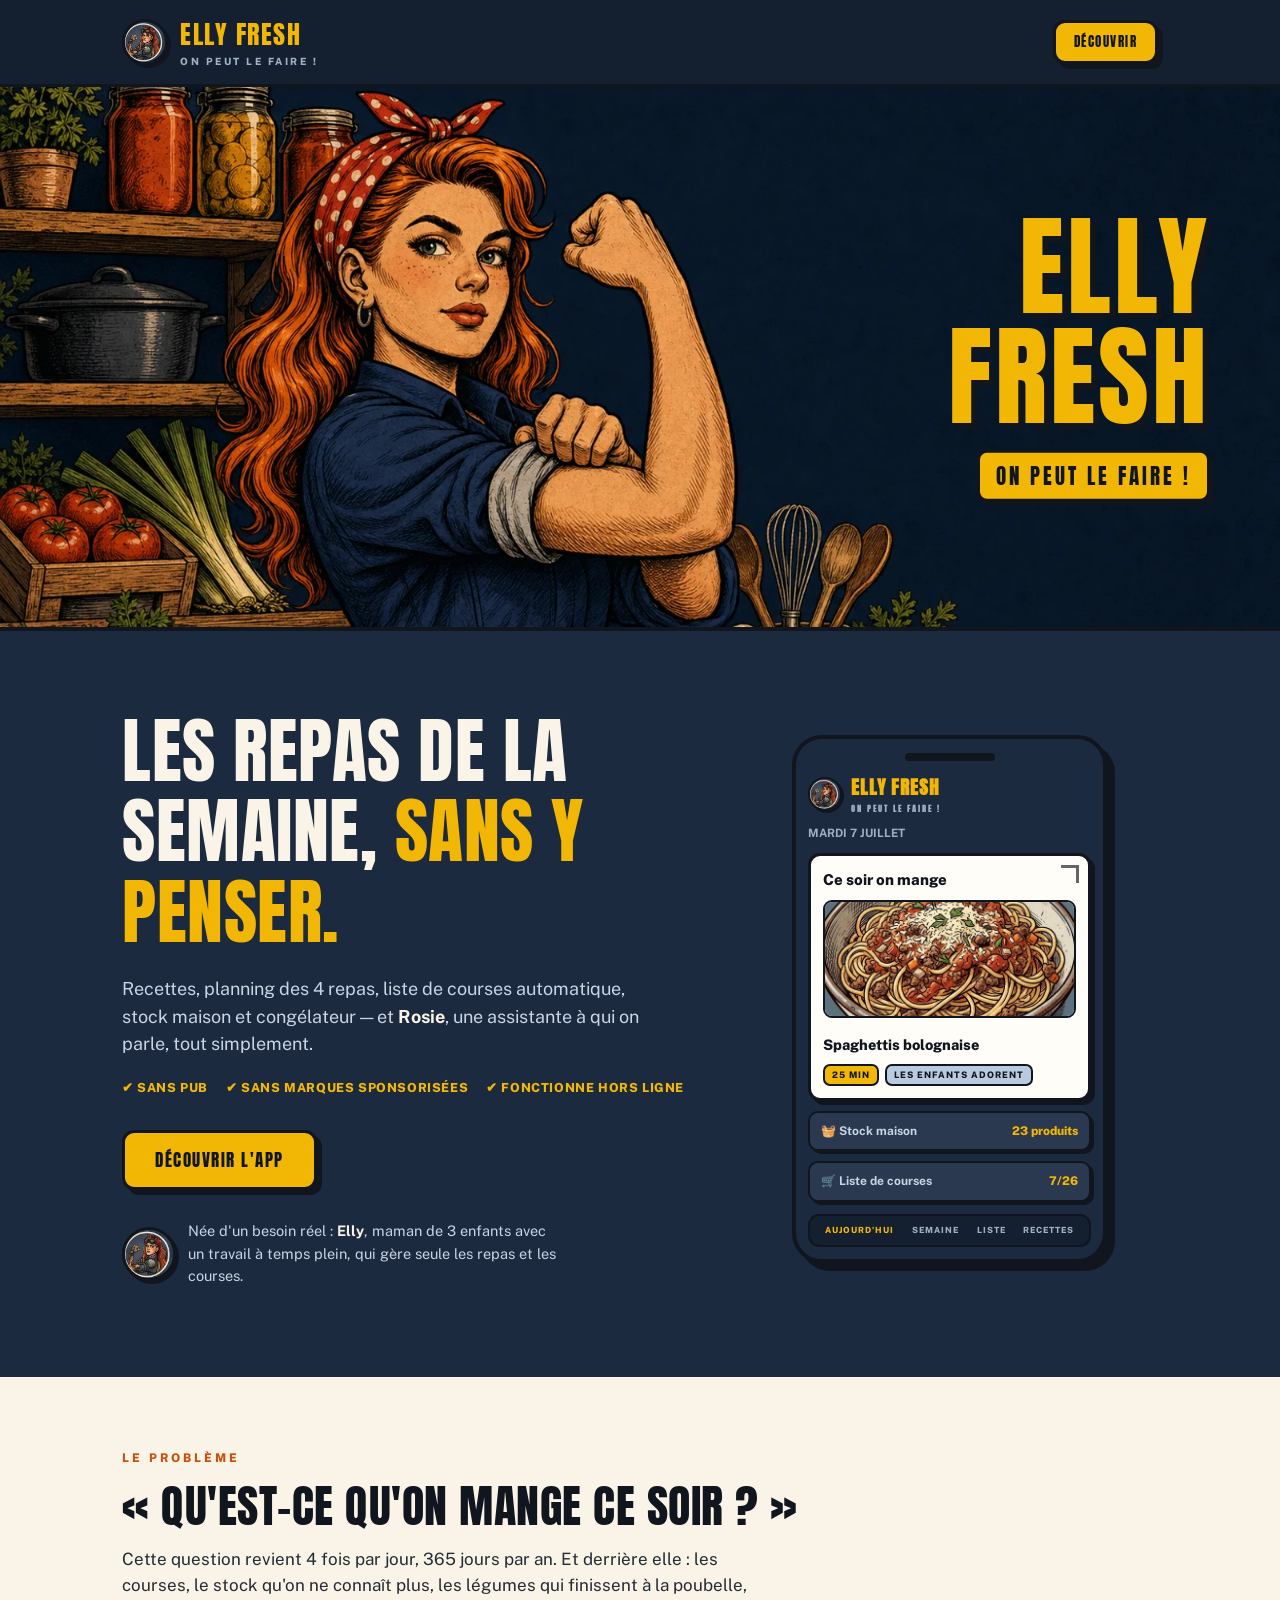
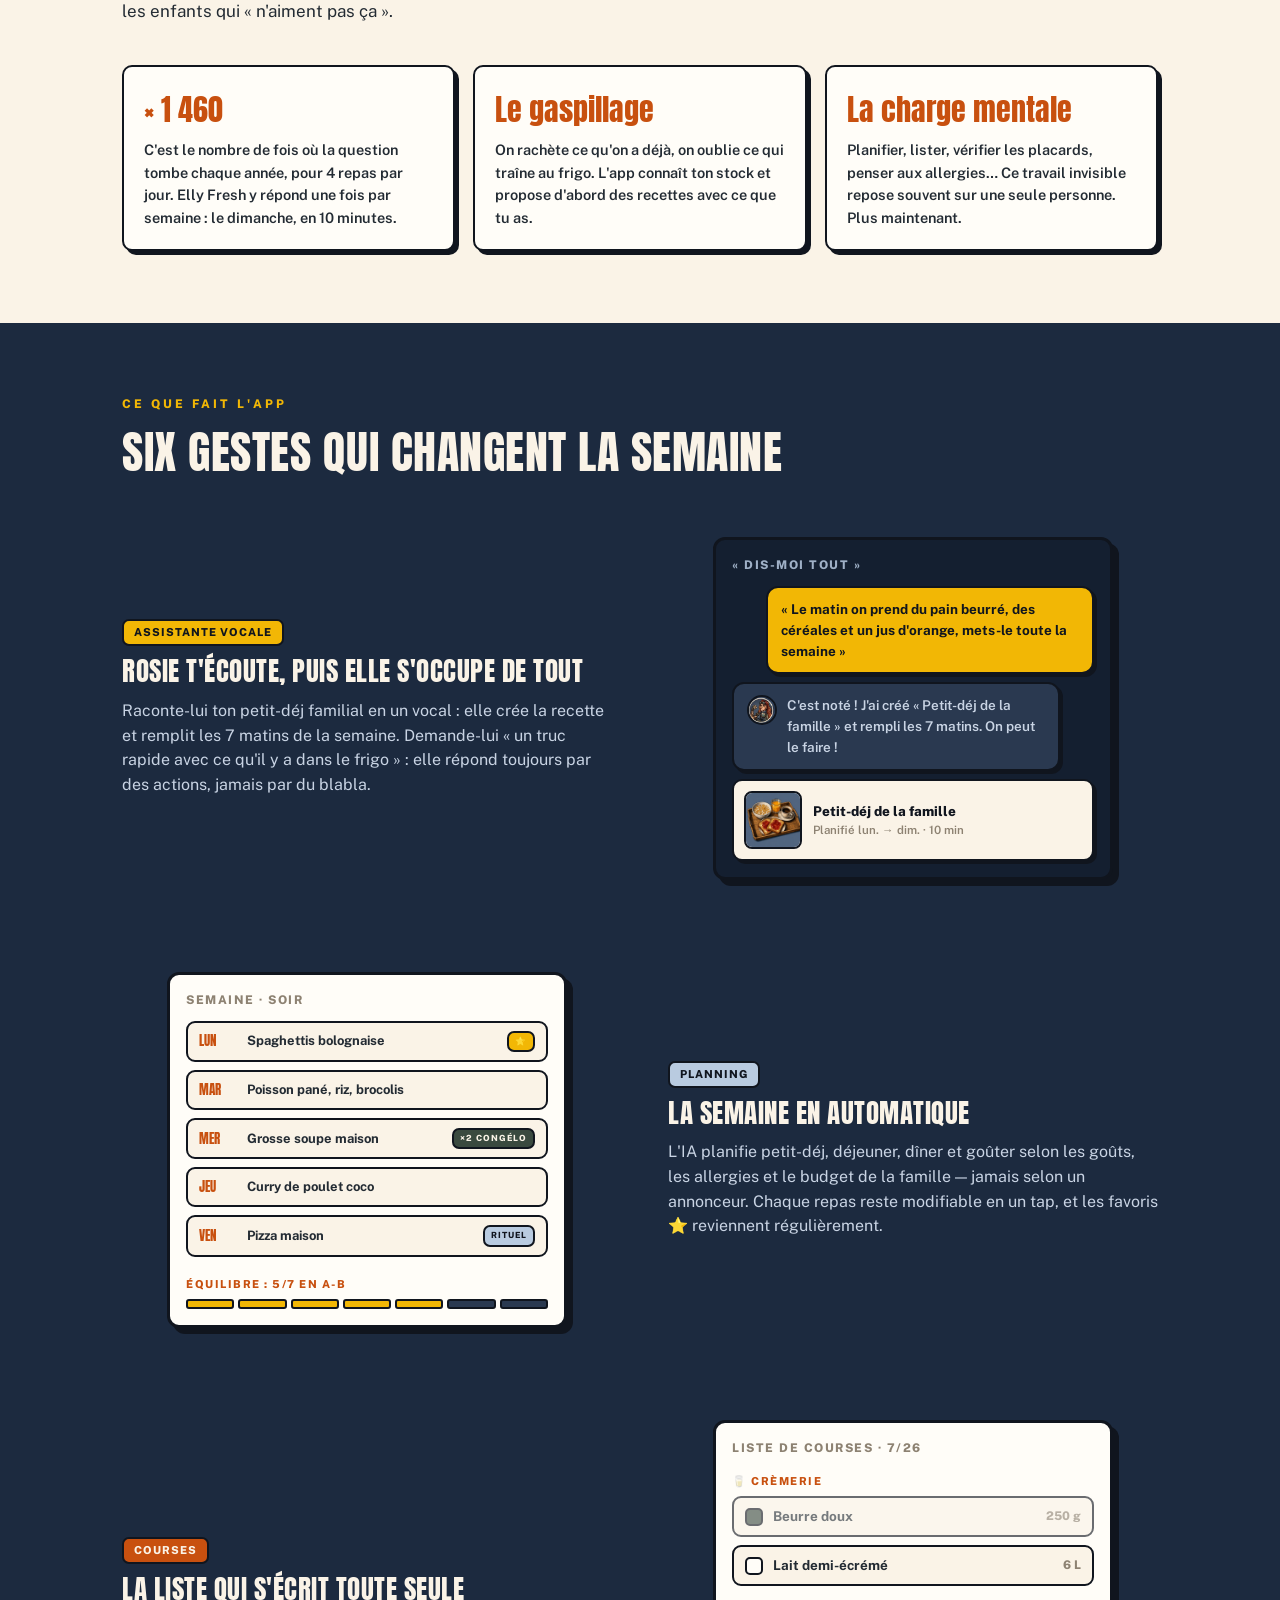
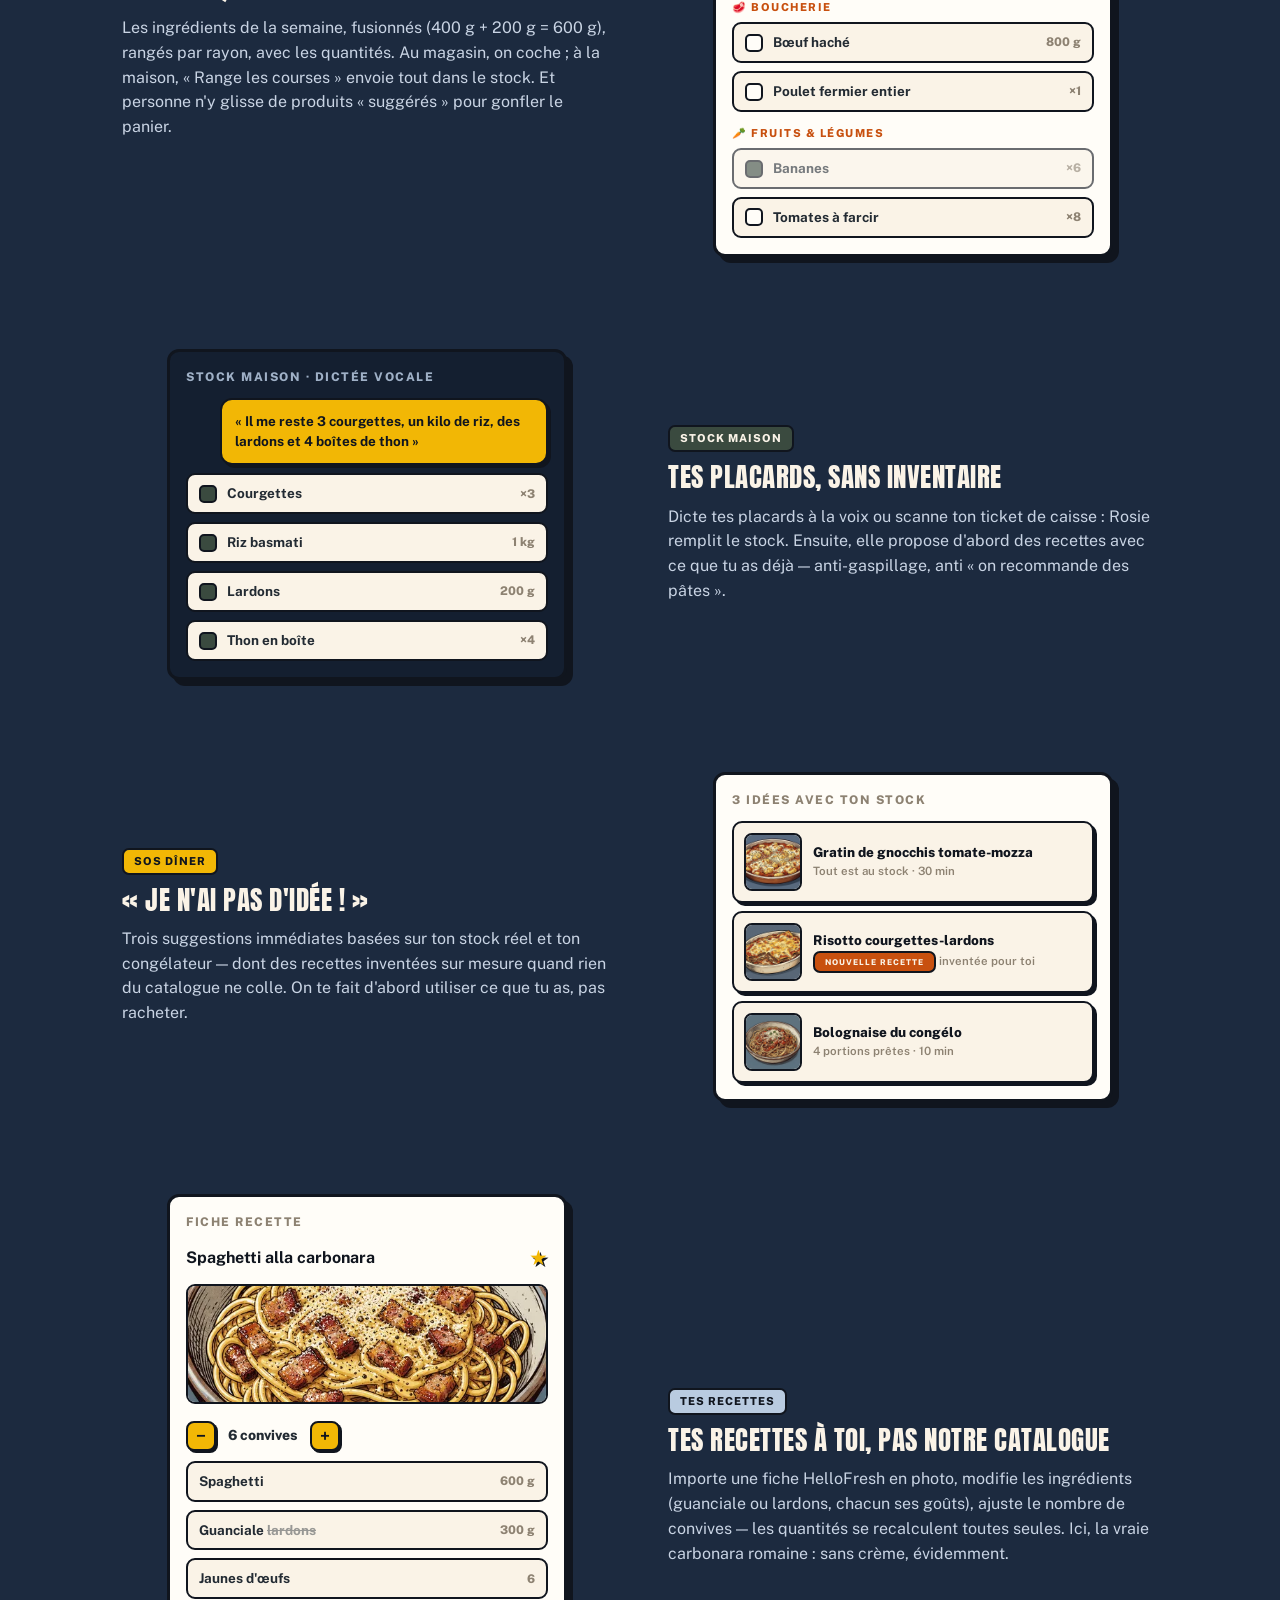
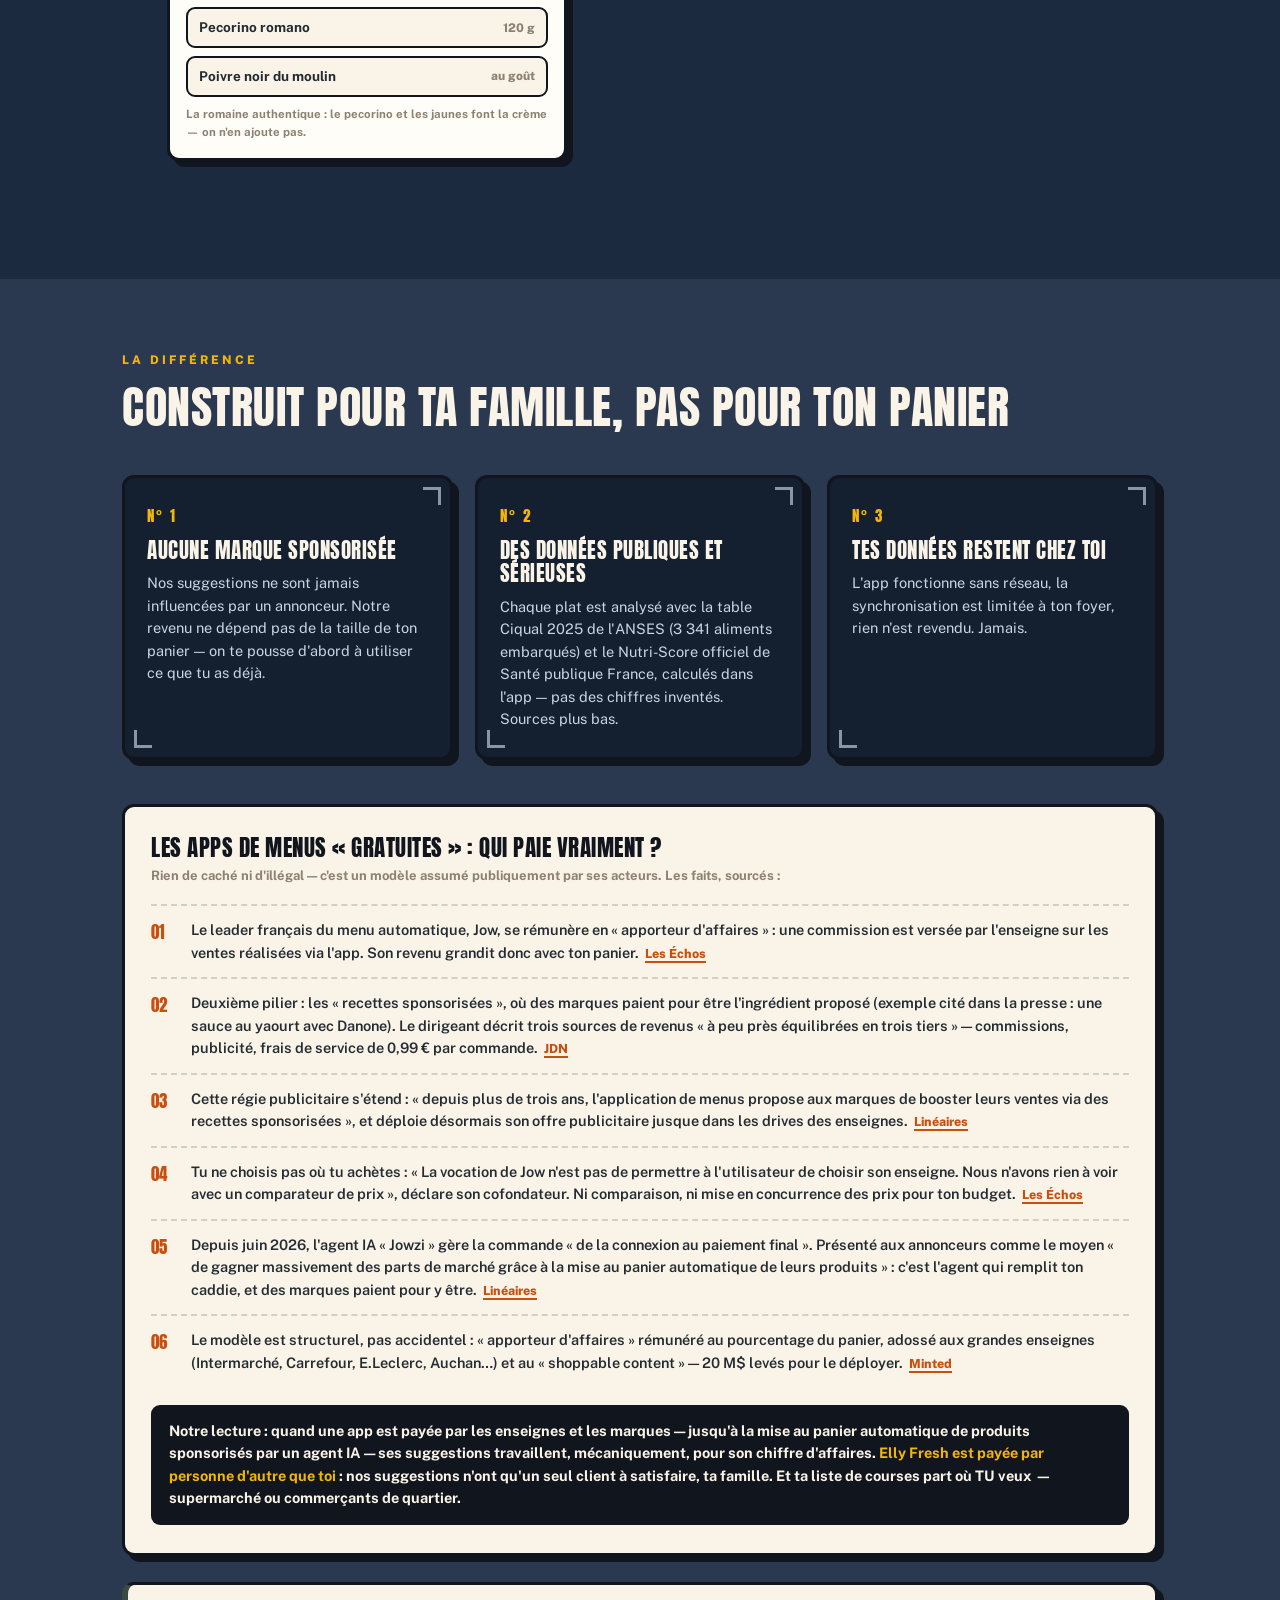
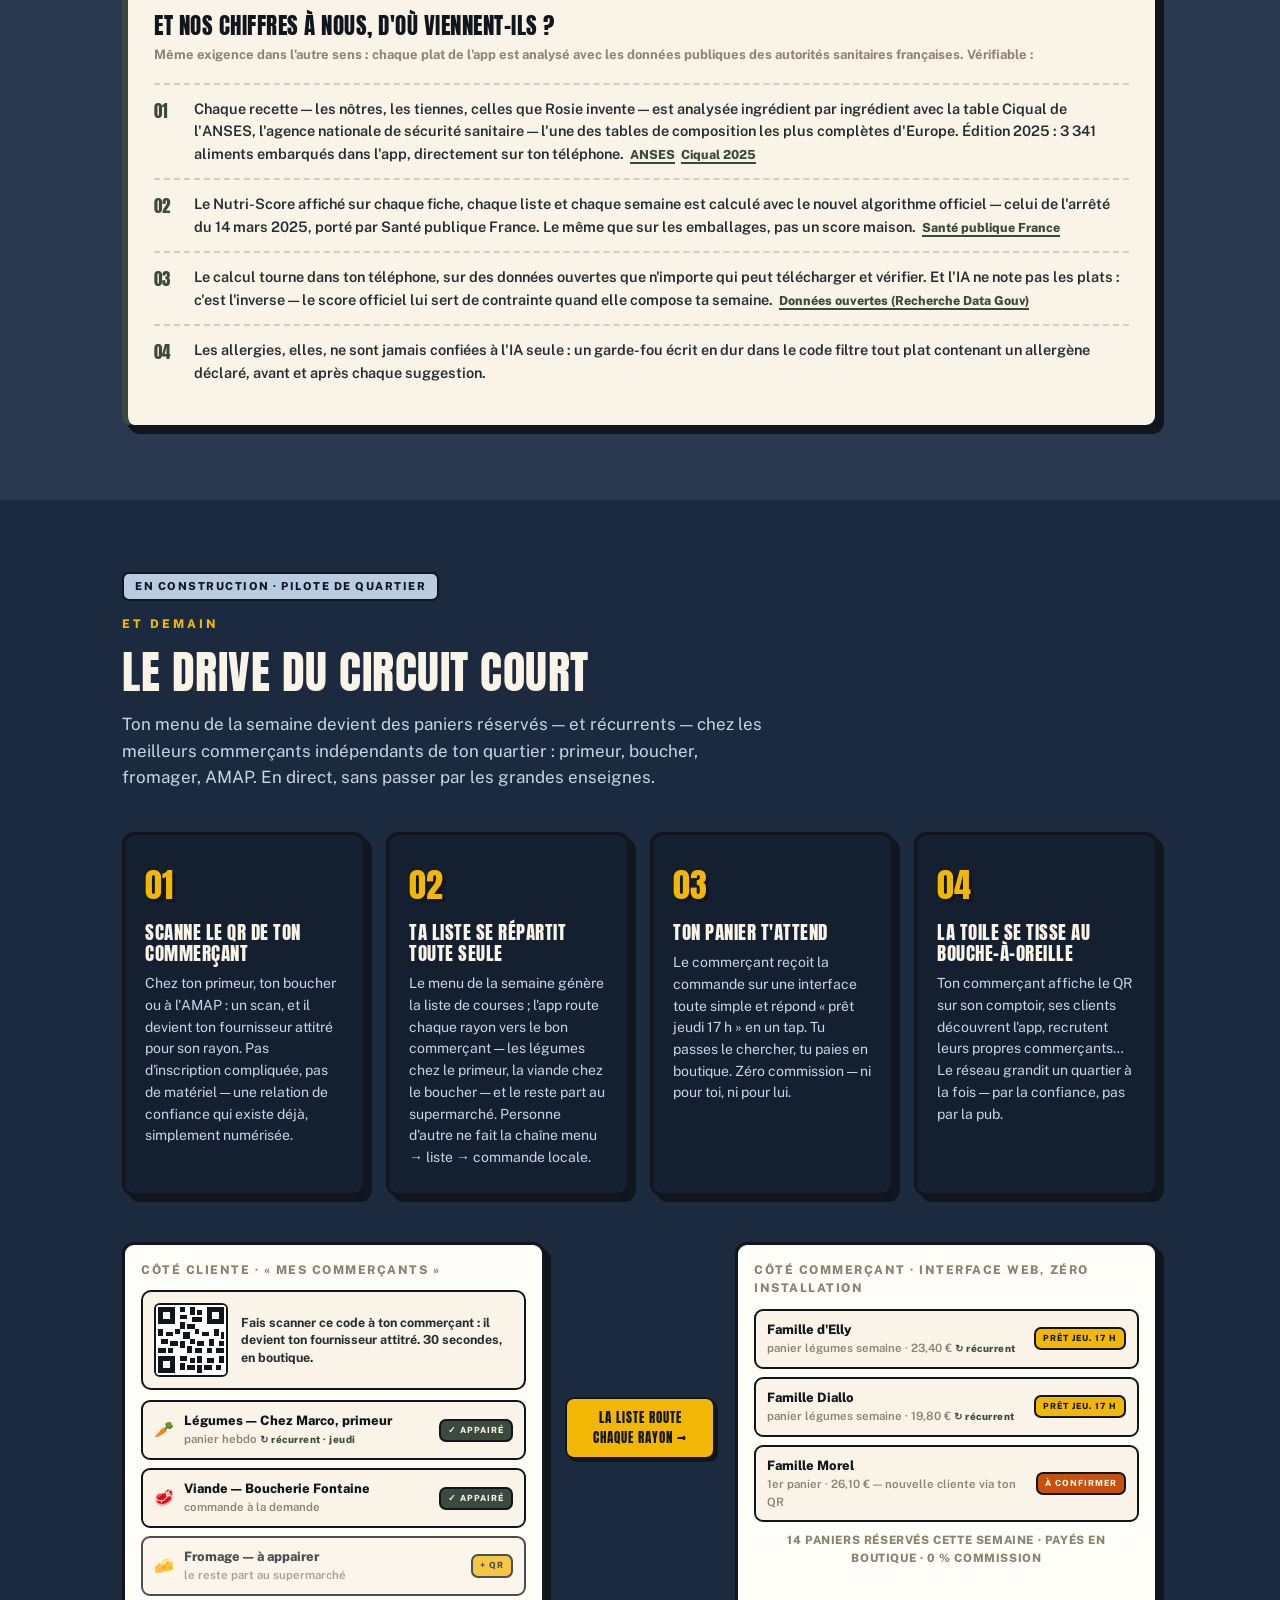
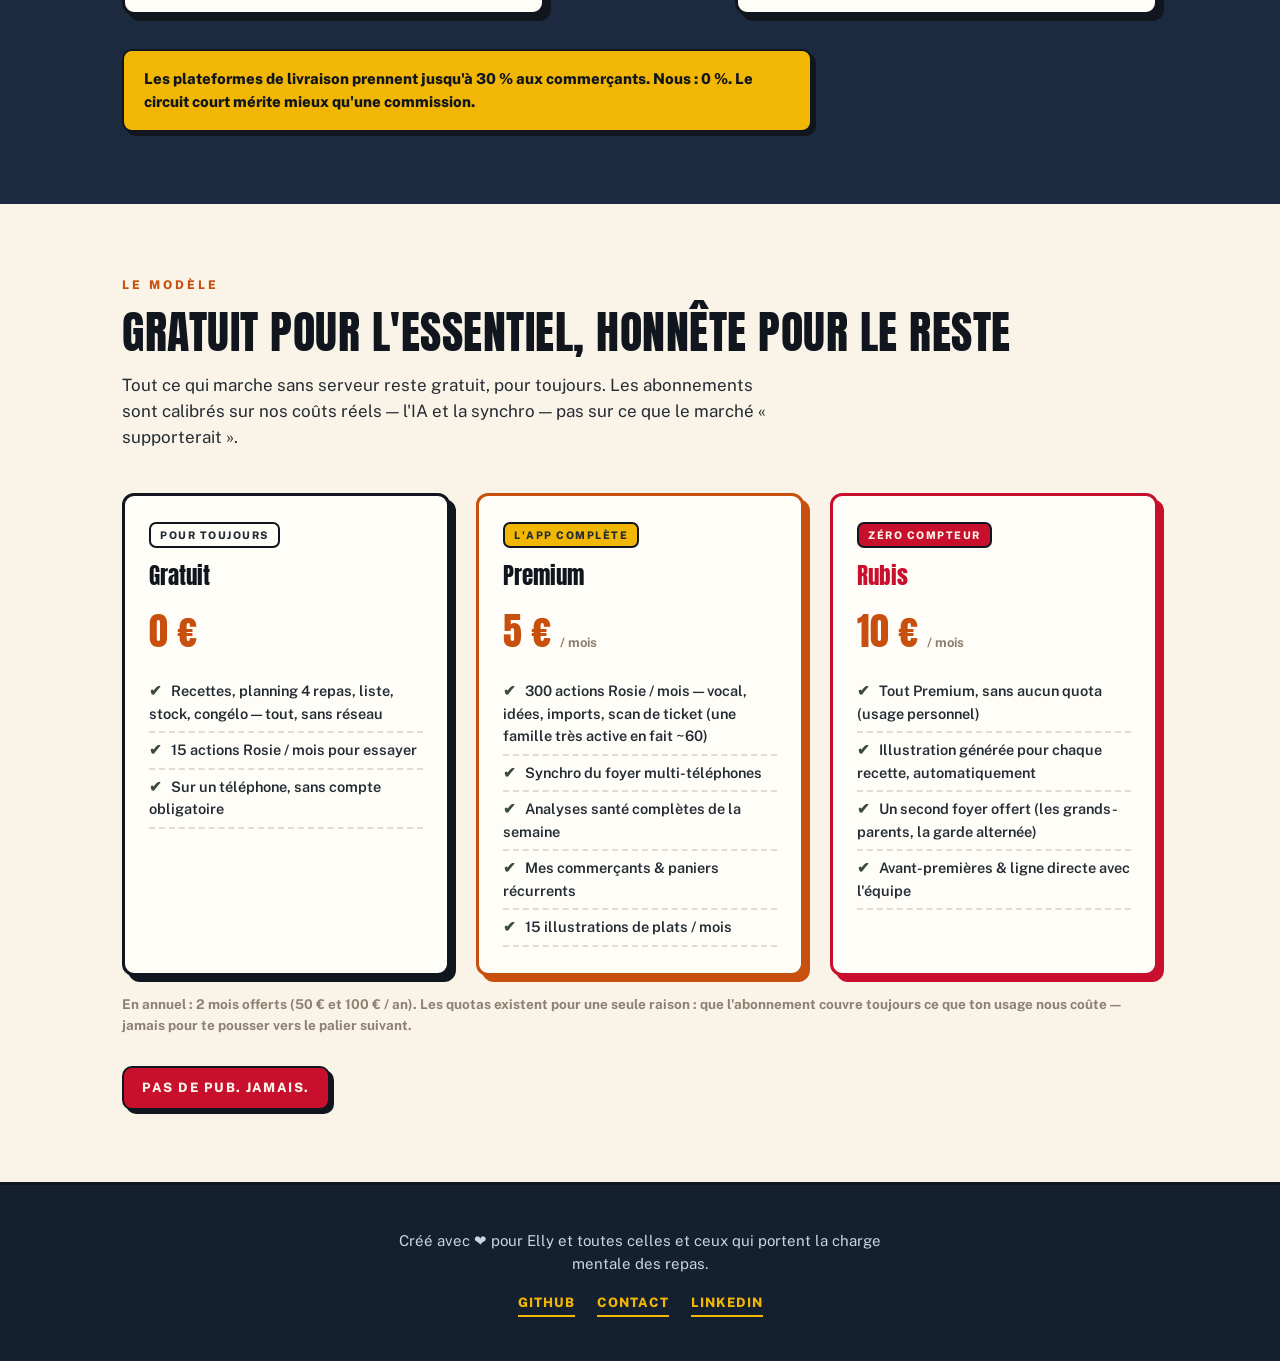
==== index.html @ 2b21bce0 "Fix hero banner crop on wide screens Co-authored-by: Cursor <cursoragent@cursor.com>" ====
<!doctype html>
<html lang="fr">
<head>
<meta charset="utf-8" />
<meta name="viewport" content="width=device-width, initial-scale=1" />
<title>Elly Fresh — Les repas de la semaine, sans y penser</title>
<meta name="description" content="Elly Fresh libère la charge mentale des repas : planning de la semaine, liste de courses automatique, stock maison et Rosie, l'assistante à qui on parle. Sans pub, sans marques sponsorisées." />
<link rel="preconnect" href="https://fonts.googleapis.com" />
<link rel="preconnect" href="https://fonts.gstatic.com" crossorigin />
<link href="https://fonts.googleapis.com/css2?family=Anton&family=Public+Sans:wght@400;600;700;800&display=swap" rel="stylesheet" />
<style>
  :root {
    --navy: #1C2A3F;
    --navy-panel: #2A3950;
    --navy-deep: #141F30;
    --cream: #FAF3E7;
    --card: #FFFDF8;
    --ink: #10151E;
    --slate: #232B33;
    --yellow: #F2B705;
    --rust: #C8500F;
    --red: #C8102E;
    --khaki: #3A4A3F;
    --pale-blue: #B9CBE0;
    --on-dark: #C9D4E4;
    --muted-dark: #9FB0C6;
    --taupe: #8D8272;
  }

  * { margin: 0; padding: 0; box-sizing: border-box; }
  html { scroll-behavior: smooth; }
  body {
    font-family: 'Public Sans', sans-serif;
    background: var(--navy);
    color: var(--on-dark);
    line-height: 1.55;
    overflow-x: hidden;
  }

  h1, h2, h3, .poster {
    font-family: 'Anton', sans-serif;
    text-transform: uppercase;
    letter-spacing: 0.5px;
    font-weight: 400;
    line-height: 1.12;
  }

  .wrap { max-width: 1080px; margin: 0 auto; padding: 0 22px; }
  section { padding: 72px 0; }

  /* ── Signatures visuelles ─────────────────────────────── */
  .hard {
    border: 3px solid var(--ink);
    border-radius: 12px;
    box-shadow: 6px 6px 0 0 var(--ink);
  }
  .hard-sm {
    border: 2px solid var(--ink);
    border-radius: 10px;
    box-shadow: 4px 4px 0 0 var(--ink);
  }

  .chip {
    display: inline-block;
    font-weight: 800;
    font-size: 11px;
    text-transform: uppercase;
    letter-spacing: 1px;
    color: var(--ink);
    background: var(--yellow);
    border: 2px solid var(--ink);
    border-radius: 7px;
    padding: 3px 10px;
  }
  .chip.blue { background: var(--pale-blue); }
  .chip.rust { background: var(--rust); color: var(--cream); }
  .chip.khaki { background: var(--khaki); color: var(--cream); }

  .btn {
    display: inline-block;
    font-family: 'Anton', sans-serif;
    text-transform: uppercase;
    letter-spacing: 1.5px;
    font-size: 17px;
    color: var(--ink);
    background: var(--yellow);
    border: 3px solid var(--ink);
    border-radius: 12px;
    box-shadow: 5px 5px 0 0 var(--ink);
    padding: 14px 30px;
    text-decoration: none;
    transition: transform 0.06s, box-shadow 0.06s;
  }
  .btn:active { transform: translate(3px, 3px); box-shadow: 2px 2px 0 0 var(--ink); }

  /* Crochets de coin */
  .brackets { position: relative; }
  .brackets::before, .brackets::after {
    content: '';
    position: absolute;
    width: 15px; height: 15px;
    border-color: currentColor;
    border-style: solid;
    opacity: 0.65;
  }
  .brackets::before { top: 9px; right: 9px; border-width: 3px 3px 0 0; }
  .brackets::after { bottom: 9px; left: 9px; border-width: 0 0 3px 3px; }
  /* Sur la carte du téléphone, le crochet bas-gauche chevauchait les chips. */
  .mini-card.brackets::after { content: none; }

  /* Jauge crantée */
  .gauge { display: flex; gap: 4px; }
  .gauge i {
    flex: 1; height: 10px;
    background: var(--navy-panel);
    border: 2px solid var(--ink);
    border-radius: 3px;
  }
  .gauge i.on { background: var(--yellow); }

  /* Apparition au scroll (seule animation) */
  .reveal { opacity: 0; transform: translateY(22px); transition: opacity 0.55s, transform 0.55s; }
  .reveal.in { opacity: 1; transform: none; }

  /* ── Top bar ──────────────────────────────────────────── */
  header {
    background: var(--navy-deep);
    border-bottom: 3px solid var(--ink);
    padding: 14px 0;
  }
  header .wrap { display: flex; align-items: center; justify-content: space-between; gap: 12px; }
  .brand { display: flex; align-items: center; gap: 12px; text-decoration: none; }
  .brand img {
    width: 46px; height: 46px; border-radius: 50%;
    border: 3px solid var(--ink); background: var(--cream);
    box-shadow: 3px 3px 0 0 var(--ink);
  }
  .brand span { font-family: 'Anton', sans-serif; font-size: 26px; color: var(--yellow); letter-spacing: 1.5px; }
  .brand small {
    display: block; font-family: 'Public Sans', sans-serif; font-weight: 800;
    font-size: 10px; letter-spacing: 2.5px; color: var(--muted-dark);
  }

  /* ── Bannière d'affiche (Rosie retrousse ses manches) ─── */
  .hero-banner {
    position: relative;
    background: #131c30;
    border-bottom: 4px solid var(--ink);
  }
  .hero-banner img {
    display: block;
    width: 100%;
    max-height: 540px;
    object-fit: cover;
    /* Sur écran large la bannière est moins haute que l'image : point focal
       proche du haut pour ne jamais couper le visage de Rosie. */
    object-position: left 15%;
  }
  .hb-text {
    position: absolute;
    top: 50%; right: 5.5%;
    transform: translateY(-50%);
    text-align: right;
  }
  .hb-title {
    display: block;
    font-family: 'Anton', sans-serif;
    font-size: clamp(40px, 9vw, 110px);
    line-height: 1;
    letter-spacing: 3px;
    color: var(--yellow);
    text-shadow: 6px 6px 0 var(--ink);
  }
  .hb-tag {
    display: inline-block;
    margin-top: 18px;
    font-family: 'Anton', sans-serif;
    font-size: clamp(13px, 2vw, 21px);
    letter-spacing: 3px;
    color: var(--ink);
    background: var(--yellow);
    border: 3px solid var(--ink);
    border-radius: 10px;
    box-shadow: 4px 4px 0 0 var(--ink);
    padding: 7px 16px;
  }
  @media (max-width: 640px) {
    .hero-banner img { max-height: 300px; object-position: 18% 15%; }
    .hb-text { right: 4%; }
    .hb-title { text-shadow: 4px 4px 0 var(--ink); }
    .hb-tag { box-shadow: 3px 3px 0 0 var(--ink); padding: 5px 11px; }
  }

  /* ── Hero ─────────────────────────────────────────────── */
  .hero { padding: 80px 0 90px; }
  .hero .wrap { display: grid; grid-template-columns: 1.15fr 0.85fr; gap: 56px; align-items: center; }
  .hero h1 { font-size: clamp(42px, 6vw, 72px); color: var(--cream); }
  .hero h1 em { font-style: normal; color: var(--yellow); }
  .hero p.sub { font-size: 18px; margin: 22px 0 20px; max-width: 30em; }
  .assurances { display: flex; flex-wrap: wrap; gap: 8px 18px; margin-bottom: 32px; }
  .assurances span {
    font-size: 12.5px; font-weight: 800; letter-spacing: 0.6px;
    text-transform: uppercase; color: var(--yellow);
  }
  .hero .rosie-line { display: flex; align-items: center; gap: 12px; margin-top: 30px; }
  .hero .rosie-line img {
    width: 54px; height: 54px; border-radius: 50%;
    border: 3px solid var(--ink); background: var(--cream);
    box-shadow: 3px 3px 0 0 var(--ink);
  }
  .hero .rosie-line b { color: var(--cream); }

  /* ── Téléphone dessiné en CSS ─────────────────────────── */
  .phone {
    width: 315px; margin: 0 auto;
    background: var(--navy);
    border: 4px solid var(--ink);
    border-radius: 30px;
    box-shadow: 8px 8px 0 0 var(--ink);
    padding: 14px 12px 12px;
  }
  .phone .notch {
    width: 90px; height: 8px; margin: 0 auto 12px;
    background: var(--ink); border-radius: 4px;
  }
  .screen { display: flex; flex-direction: column; gap: 10px; }

  .mini-brand { display: flex; align-items: center; gap: 9px; }
  .mini-brand img {
    width: 34px; height: 34px; border-radius: 50%;
    border: 2px solid var(--ink); background: var(--cream);
    box-shadow: 2px 2px 0 0 var(--ink);
  }
  .mini-brand b { font-family: 'Anton', sans-serif; font-size: 19px; color: var(--yellow); letter-spacing: 1px; }
  .mini-brand small { display: block; font-size: 8px; font-weight: 800; letter-spacing: 2px; color: var(--muted-dark); }

  .mini-date { font-size: 11.5px; font-weight: 700; color: var(--muted-dark); }

  .mini-card {
    background: var(--card); color: var(--slate);
    border: 3px solid var(--ink); border-radius: 12px;
    box-shadow: 4px 4px 0 0 var(--ink);
    padding: 12px;
  }
  .mini-card h4 { font-family: 'Public Sans', sans-serif; font-weight: 800; font-size: 15px; color: var(--ink); }
  .mini-card .dish {
    width: 100%; height: 118px; object-fit: cover;
    border: 2px solid var(--ink); border-radius: 9px; margin: 9px 0 8px;
  }
  .mini-card .dish-name { font-weight: 800; font-size: 14.5px; }
  .mini-card .chips { display: flex; gap: 6px; margin-top: 7px; flex-wrap: wrap; }
  .mini-card .chip { font-size: 9px; padding: 2px 7px; box-shadow: none; }

  .mini-row {
    display: flex; align-items: center; justify-content: space-between;
    background: var(--navy-panel);
    border: 2px solid var(--ink); border-radius: 10px;
    box-shadow: 3px 3px 0 0 var(--ink);
    padding: 9px 11px;
    font-size: 12px; font-weight: 700; color: var(--on-dark);
  }
  .mini-row b { color: var(--yellow); font-weight: 800; }

  .mini-tabs {
    display: flex; justify-content: space-around;
    background: var(--navy-deep);
    border: 2px solid var(--ink); border-radius: 11px;
    padding: 8px 6px; margin-top: 2px;
  }
  .mini-tabs span { font-size: 8.5px; font-weight: 800; letter-spacing: 1px; color: var(--muted-dark); }
  .mini-tabs span.on { color: var(--yellow); }

  /* ── Sections claires / sombres ───────────────────────── */
  .light { background: var(--cream); color: var(--slate); }
  .light h2 { color: var(--ink); }
  .dark-panel { background: var(--navy-panel); }

  .kicker {
    font-weight: 800; font-size: 12px; letter-spacing: 3px;
    text-transform: uppercase; color: var(--rust);
    margin-bottom: 12px;
  }
  .dark .kicker, .dark-panel .kicker { color: var(--yellow); }
  h2 { font-size: clamp(30px, 4.2vw, 46px); margin-bottom: 14px; }
  .lead { font-size: 17px; max-width: 38em; }

  /* ── Problème ─────────────────────────────────────────── */
  .pain-grid { display: grid; grid-template-columns: repeat(auto-fit, minmax(220px, 1fr)); gap: 18px; margin-top: 40px; }
  .pain {
    background: var(--card); color: var(--slate);
    padding: 20px;
  }
  .pain .big { font-family: 'Anton', sans-serif; font-size: 30px; color: var(--rust); display: block; margin-bottom: 6px; }
  .pain p { font-size: 14.5px; font-weight: 600; }

  /* ── Features ─────────────────────────────────────────── */
  .feature { display: grid; grid-template-columns: 1fr 1fr; gap: 56px; align-items: center; padding: 46px 0; }
  .feature:nth-child(even) .f-visual { order: -1; }
  .feature h3 { font-size: 27px; margin: 10px 0 12px; color: var(--cream); }
  .light .feature h3 { color: var(--ink); }
  .feature p { font-size: 16px; }
  .f-visual { display: flex; justify-content: center; }

  .visual-card {
    width: 100%; max-width: 400px;
    background: var(--card); color: var(--slate);
    padding: 16px;
  }
  .visual-card.on-dark { background: var(--navy-deep); color: var(--on-dark); }
  .visual-card h5 {
    font-family: 'Public Sans', sans-serif; font-weight: 800;
    font-size: 12px; letter-spacing: 1.5px; text-transform: uppercase;
    margin-bottom: 11px; color: var(--taupe);
  }
  .visual-card.on-dark h5 { color: var(--muted-dark); }
  .vstack { display: flex; flex-direction: column; gap: 8px; }

  .list-item {
    display: flex; align-items: center; gap: 10px;
    background: var(--cream);
    border: 2px solid var(--ink); border-radius: 9px;
    padding: 8px 11px; font-size: 13.5px; font-weight: 700; color: var(--slate);
  }
  .list-item .box {
    width: 18px; height: 18px; flex: none;
    border: 2px solid var(--ink); border-radius: 5px; background: var(--card);
  }
  .list-item.done { opacity: 0.62; }
  .list-item.done .box { background: var(--khaki); }
  .list-item .qty { margin-left: auto; font-weight: 800; color: var(--taupe); font-size: 12px; }
  .cat-label { font-weight: 800; font-size: 11px; letter-spacing: 1.5px; color: var(--rust); margin: 5px 0 -2px; }

  .day-row {
    display: flex; align-items: center; gap: 10px;
    background: var(--cream); border: 2px solid var(--ink); border-radius: 9px;
    padding: 8px 11px;
  }
  .day-row .d {
    font-family: 'Anton', sans-serif; font-size: 13px; width: 38px;
    color: var(--rust);
  }
  .day-row .m { font-size: 13px; font-weight: 700; color: var(--slate); }
  .day-row .chip { margin-left: auto; font-size: 8.5px; padding: 2px 6px; }

  .bubble {
    background: var(--navy-panel); color: var(--on-dark);
    border: 2px solid var(--ink); border-radius: 12px;
    box-shadow: 3px 3px 0 0 var(--ink);
    padding: 11px 13px; font-size: 13.5px; font-weight: 600;
  }
  .bubble.user {
    background: var(--yellow); color: var(--ink);
    margin-left: 34px; font-weight: 700;
  }
  .bubble.rosie { margin-right: 34px; display: flex; gap: 10px; align-items: flex-start; }
  .bubble.rosie img {
    width: 30px; height: 30px; flex: none; border-radius: 50%;
    border: 2px solid var(--ink); background: var(--cream);
  }

  .suggestion {
    display: flex; gap: 11px; align-items: center;
    background: var(--cream); border: 2px solid var(--ink); border-radius: 10px;
    box-shadow: 3px 3px 0 0 var(--ink);
    padding: 10px;
  }
  .suggestion img { width: 58px; height: 58px; object-fit: cover; border: 2px solid var(--ink); border-radius: 8px; }
  .suggestion .t { font-weight: 800; font-size: 13.5px; color: var(--ink); }
  .suggestion .s { font-size: 11.5px; font-weight: 600; color: var(--taupe); }

  .stepper { display: inline-flex; align-items: center; gap: 12px; margin-top: 9px; }
  .stepper b {
    width: 30px; height: 30px; display: grid; place-items: center;
    background: var(--yellow); border: 2px solid var(--ink); border-radius: 8px;
    box-shadow: 2px 2px 0 0 var(--ink);
    font-size: 17px; color: var(--ink);
  }
  .stepper span { font-weight: 800; font-size: 14px; color: var(--slate); }

  .star { color: var(--yellow); font-size: 21px; text-shadow: 1.5px 1.5px 0 var(--ink); }

  /* ── Piliers ──────────────────────────────────────────── */
  .pillars { display: grid; grid-template-columns: repeat(auto-fit, minmax(250px, 1fr)); gap: 22px; margin-top: 42px; }
  .pillar { background: var(--navy-deep); padding: 26px 22px; color: var(--on-dark); }
  .pillar .num { font-family: 'Anton', sans-serif; font-size: 15px; color: var(--yellow); letter-spacing: 2px; }
  .pillar h3 { font-size: 21px; color: var(--cream); margin: 9px 0 10px; }
  .pillar p { font-size: 14.5px; }

  /* ── Drive de circuit court ───────────────────────────── */
  .steps { display: grid; grid-template-columns: repeat(auto-fit, minmax(240px, 1fr)); gap: 20px; margin-top: 42px; }
  .step { background: var(--navy-deep); color: var(--on-dark); padding: 24px 20px; position: relative; }
  .step .n {
    font-family: 'Anton', sans-serif; font-size: 34px; color: var(--yellow);
    text-shadow: 3px 3px 0 var(--ink);
  }
  .step h3 { font-size: 19px; color: var(--cream); margin: 10px 0 9px; }
  .step p { font-size: 14px; }
  .soon {
    display: inline-block; margin-bottom: 14px;
    background: var(--pale-blue); color: var(--ink);
    font-weight: 800; font-size: 11px; letter-spacing: 1.5px; text-transform: uppercase;
    border: 2px solid var(--ink); border-radius: 7px; padding: 4px 11px;
  }
  .network-punch {
    margin-top: 34px;
    background: var(--yellow); color: var(--ink);
    font-weight: 800; font-size: 15px;
    padding: 16px 20px;
    max-width: 46em;
  }

  /* Workflow QR : côté cliente / côté commerçant */
  .flow {
    display: grid;
    grid-template-columns: 1fr auto 1fr;
    gap: 20px;
    align-items: stretch;
    margin-top: 46px;
  }
  .flow-arrow {
    align-self: center;
    font-family: 'Anton', sans-serif;
    font-size: 13px;
    letter-spacing: 1px;
    color: var(--ink);
    background: var(--yellow);
    border: 2px solid var(--ink);
    border-radius: 9px;
    box-shadow: 3px 3px 0 0 var(--ink);
    padding: 9px 13px;
    text-align: center;
    max-width: 150px;
  }
  .qr-wrap {
    display: flex; gap: 13px; align-items: center;
    background: var(--cream);
    border: 2px solid var(--ink); border-radius: 10px;
    padding: 11px;
    margin-bottom: 10px;
  }
  .qr-wrap svg { flex: none; border: 2px solid var(--ink); border-radius: 6px; background: #fff; }
  .qr-wrap p { font-size: 12.5px; font-weight: 700; color: var(--slate); line-height: 1.4; }
  .order-row {
    display: flex; align-items: center; gap: 10px;
    background: var(--cream);
    border: 2px solid var(--ink); border-radius: 9px;
    padding: 9px 11px;
  }
  .order-row .who { font-weight: 800; font-size: 13px; color: var(--ink); }
  .order-row .what { font-size: 11.5px; font-weight: 600; color: var(--taupe); }
  .order-row .chip { margin-left: auto; font-size: 8.5px; padding: 3px 7px; flex: none; }
  .recur {
    display: inline-block;
    font-size: 10px; font-weight: 800; letter-spacing: 0.5px;
    color: var(--khaki);
  }
  .flow-foot {
    margin-top: 10px;
    font-size: 11.5px; font-weight: 800; letter-spacing: 0.6px;
    text-transform: uppercase; color: var(--taupe);
    text-align: center;
  }
  @media (max-width: 860px) {
    .flow { grid-template-columns: 1fr; }
    .flow-arrow { max-width: none; justify-self: center; }
  }

  /* ── Les faits (dossier sourcé) ───────────────────────── */
  .facts {
    margin-top: 44px;
    background: var(--cream); color: var(--slate);
    padding: 28px 26px;
  }
  .facts h3 { font-size: 23px; color: var(--ink); margin-bottom: 6px; }
  .facts .sub { font-size: 13px; font-weight: 700; color: var(--taupe); margin-bottom: 18px; }
  .fact { display: flex; gap: 14px; padding: 13px 0; border-top: 2px dashed rgba(16,21,30,0.16); }
  .fact .fn {
    font-family: 'Anton', sans-serif; font-size: 17px; color: var(--rust);
    flex: none; width: 26px;
  }
  .fact p { font-size: 14.5px; font-weight: 600; }
  .fact a { color: var(--rust); font-weight: 800; text-decoration: none; border-bottom: 2px solid var(--rust); font-size: 12.5px; white-space: nowrap; }
  .verdict {
    margin-top: 18px;
    background: var(--ink); color: var(--cream);
    padding: 15px 18px;
    font-size: 14.5px; font-weight: 700;
    border-radius: 9px;
  }
  .verdict b { color: var(--yellow); }
  .facts.ours { margin-top: 26px; border-left: 6px solid var(--khaki); }
  .facts.ours .fn { color: var(--khaki); }
  .facts.ours .fact a { color: var(--khaki); border-bottom-color: var(--khaki); }

  /* ── Modèle ───────────────────────────────────────────── */
  .price-grid { display: grid; grid-template-columns: repeat(auto-fit, minmax(260px, 1fr)); gap: 26px; margin-top: 42px; }
  .price .tag {
    display: inline-block; margin-bottom: 10px;
    font-size: 10.5px; font-weight: 800; letter-spacing: 1.5px; text-transform: uppercase;
    border: 2px solid var(--ink); border-radius: 7px; padding: 3px 9px;
  }
  .price { background: var(--card); padding: 26px 24px; color: var(--slate); }
  .price .tier { font-family: 'Anton', sans-serif; font-size: 23px; color: var(--ink); }
  .price .amount { font-family: 'Anton', sans-serif; font-size: 38px; color: var(--rust); margin: 8px 0 14px; }
  .price .amount small { font-family: 'Public Sans', sans-serif; font-size: 13px; font-weight: 700; color: var(--taupe); }
  .price ul { list-style: none; }
  .price li { font-size: 14.5px; font-weight: 600; padding: 6px 0; border-bottom: 2px dashed rgba(16,21,30,0.14); }
  .price li::before { content: '✔'; color: var(--khaki); font-weight: 800; margin-right: 9px; }
  .no-ads {
    margin-top: 30px; display: inline-block;
    background: var(--red); color: var(--cream);
    font-weight: 800; font-size: 13px; letter-spacing: 1.5px; text-transform: uppercase;
    padding: 10px 18px;
  }

  /* ── Footer ───────────────────────────────────────────── */
  footer {
    background: var(--navy-deep);
    border-top: 3px solid var(--ink);
    padding: 44px 0;
    text-align: center;
  }
  footer p { font-size: 15px; max-width: 34em; margin: 0 auto 18px; }
  footer .links { display: flex; gap: 22px; justify-content: center; }
  footer a { color: var(--yellow); font-weight: 800; font-size: 13px; letter-spacing: 1px; text-transform: uppercase; text-decoration: none; border-bottom: 2px solid var(--yellow); padding-bottom: 2px; }

  /* ── Responsive ───────────────────────────────────────── */
  @media (max-width: 860px) {
    section { padding: 54px 0; }
    .hero { padding: 54px 0 64px; }
    .hero .wrap { grid-template-columns: 1fr; gap: 44px; }
    .feature { grid-template-columns: 1fr; gap: 30px; padding: 34px 0; }
    .feature:nth-child(even) .f-visual { order: 0; }
  }
</style>
</head>
<body>

<header>
  <div class="wrap">
    <a class="brand" href="#top">
      <img src="assets/rosie-avatar.png" alt="Rosie" />
      <span>ELLY FRESH<small>ON PEUT LE FAIRE !</small></span>
    </a>
    <a class="btn" style="font-size:13px; padding:9px 18px;" href="#features">Découvrir</a>
  </div>
</header>

<!-- ── BANNIÈRE D'AFFICHE ───────────────────────────────── -->
<div class="hero-banner" id="top">
  <img src="assets/hero-rosie.webp" alt="Rosie retrousse ses manches dans sa cuisine-atelier" />
  <div class="hb-text">
    <span class="hb-title">ELLY<br />FRESH</span>
    <span class="hb-tag">ON PEUT LE FAIRE !</span>
  </div>
</div>

<!-- ── HERO ─────────────────────────────────────────────── -->
<section class="hero dark">
  <div class="wrap">
    <div>
      <h1>Les repas de la semaine, <em>sans y penser.</em></h1>
      <p class="sub">
        Recettes, planning des 4 repas, liste de courses automatique, stock
        maison et congélateur — et <b style="color:var(--cream)">Rosie</b>, une
        assistante à qui on parle, tout simplement.
      </p>
      <div class="assurances">
        <span>✔ Sans pub</span>
        <span>✔ Sans marques sponsorisées</span>
        <span>✔ Fonctionne hors ligne</span>
      </div>
      <a class="btn" href="#features">Découvrir l'app</a>
      <div class="rosie-line">
        <img src="assets/rosie-avatar.png" alt="Rosie, la mascotte d'Elly Fresh" />
        <p style="font-size:14.5px; max-width:26em;">
          Née d'un besoin réel : <b>Elly</b>, maman de 3 enfants avec un travail
          à temps plein, qui gère seule les repas et les courses.
        </p>
      </div>
    </div>
    <div class="f-visual reveal">
      <!-- Écran d'accueil recréé (remplaçable par screenshot-accueil.png) -->
      <div class="phone" id="screenshot-accueil">
        <div class="notch"></div>
        <div class="screen">
          <div class="mini-brand">
            <img src="assets/rosie-avatar.png" alt="" />
            <b>ELLY FRESH<small>ON PEUT LE FAIRE !</small></b>
          </div>
          <div class="mini-date">MARDI 7 JUILLET</div>
          <div class="mini-card brackets" style="color:var(--ink)">
            <h4>Ce soir on mange</h4>
            <img class="dish" src="assets/base-02.webp" alt="Spaghettis bolognaise" />
            <div class="dish-name">Spaghettis bolognaise</div>
            <div class="chips">
              <span class="chip">25 min</span>
              <span class="chip blue">Les enfants adorent</span>
            </div>
          </div>
          <div class="mini-row"><span>🧺 Stock maison</span><b>23 produits</b></div>
          <div class="mini-row"><span>🛒 Liste de courses</span><b>7/26</b></div>
          <div class="mini-tabs">
            <span class="on">AUJOURD'HUI</span><span>SEMAINE</span><span>LISTE</span><span>RECETTES</span>
          </div>
        </div>
      </div>
    </div>
  </div>
</section>

<!-- ── LE PROBLÈME ──────────────────────────────────────── -->
<section class="light">
  <div class="wrap">
    <p class="kicker">Le problème</p>
    <h2>« Qu'est-ce qu'on mange ce soir ? »</h2>
    <p class="lead">
      Cette question revient 4 fois par jour, 365 jours par an. Et derrière
      elle : les courses, le stock qu'on ne connaît plus, les légumes qui
      finissent à la poubelle, les enfants qui « n'aiment pas ça ».
    </p>
    <div class="pain-grid">
      <div class="pain hard-sm reveal">
        <span class="big">×&nbsp;1&nbsp;460</span>
        <p>C'est le nombre de fois où la question tombe chaque année, pour 4 repas par jour. Elly Fresh y répond une fois par semaine : le dimanche, en 10 minutes.</p>
      </div>
      <div class="pain hard-sm reveal">
        <span class="big">Le gaspillage</span>
        <p>On rachète ce qu'on a déjà, on oublie ce qui traîne au frigo. L'app connaît ton stock et propose d'abord des recettes avec ce que tu as.</p>
      </div>
      <div class="pain hard-sm reveal">
        <span class="big">La charge mentale</span>
        <p>Planifier, lister, vérifier les placards, penser aux allergies… Ce travail invisible repose souvent sur une seule personne. Plus maintenant.</p>
      </div>
    </div>
  </div>
</section>

<!-- ── FEATURES ─────────────────────────────────────────── -->
<section class="dark" id="features">
  <div class="wrap">
    <p class="kicker">Ce que fait l'app</p>
    <h2 style="color:var(--cream)">Six gestes qui changent la semaine</h2>

    <!-- 1. Rosie vocale -->
    <div class="feature">
      <div>
        <span class="chip">Assistante vocale</span>
        <h3>Rosie t'écoute, puis elle s'occupe de tout</h3>
        <p>
          Raconte-lui ton petit-déj familial en un vocal : elle crée la recette
          et remplit les 7 matins de la semaine. Demande-lui « un truc rapide
          avec ce qu'il y a dans le frigo » : elle répond toujours par des
          actions, jamais par du blabla.
        </p>
      </div>
      <div class="f-visual reveal">
        <div class="visual-card on-dark hard" id="screenshot-assistant">
          <h5>« Dis-moi tout »</h5>
          <div class="vstack">
            <div class="bubble user">« Le matin on prend du pain beurré, des céréales et un jus d'orange, mets-le toute la semaine »</div>
            <div class="bubble rosie">
              <img src="assets/rosie-avatar.png" alt="" />
              <span>C'est noté ! J'ai créé « Petit-déj de la famille » et rempli les 7 matins. On peut le faire !</span>
            </div>
            <div class="suggestion">
              <img src="assets/petit-dej.webp" alt="Plateau de petit-déjeuner" />
              <div><div class="t">Petit-déj de la famille</div><div class="s">Planifié lun. → dim. · 10 min</div></div>
            </div>
          </div>
        </div>
      </div>
    </div>

    <!-- 2. Semaine auto -->
    <div class="feature">
      <div>
        <span class="chip blue">Planning</span>
        <h3>La semaine en automatique</h3>
        <p>
          L'IA planifie petit-déj, déjeuner, dîner et goûter selon les goûts,
          les allergies et le budget de la famille — jamais selon un annonceur.
          Chaque repas reste modifiable en un tap, et les favoris ⭐ reviennent
          régulièrement.
        </p>
      </div>
      <div class="f-visual reveal">
        <div class="visual-card hard" id="screenshot-semaine">
          <h5>Semaine · Soir</h5>
          <div class="vstack">
            <div class="day-row"><span class="d">LUN</span><span class="m">Spaghettis bolognaise</span><span class="chip">⭐</span></div>
            <div class="day-row"><span class="d">MAR</span><span class="m">Poisson pané, riz, brocolis</span></div>
            <div class="day-row"><span class="d">MER</span><span class="m">Grosse soupe maison</span><span class="chip khaki">×2 congélo</span></div>
            <div class="day-row"><span class="d">JEU</span><span class="m">Curry de poulet coco</span></div>
            <div class="day-row"><span class="d">VEN</span><span class="m">Pizza maison</span><span class="chip blue">rituel</span></div>
            <div style="margin-top:6px">
              <div class="cat-label" style="margin-bottom:6px">ÉQUILIBRE : 5/7 EN A-B</div>
              <div class="gauge"><i class="on"></i><i class="on"></i><i class="on"></i><i class="on"></i><i class="on"></i><i></i><i></i></div>
            </div>
          </div>
        </div>
      </div>
    </div>

    <!-- 3. Liste de courses -->
    <div class="feature">
      <div>
        <span class="chip rust">Courses</span>
        <h3>La liste qui s'écrit toute seule</h3>
        <p>
          Les ingrédients de la semaine, fusionnés (400 g + 200 g = 600 g),
          rangés par rayon, avec les quantités. Au magasin, on coche ; à la
          maison, « Range les courses » envoie tout dans le stock. Et personne
          n'y glisse de produits « suggérés » pour gonfler le panier.
        </p>
      </div>
      <div class="f-visual reveal">
        <div class="visual-card hard" id="screenshot-liste">
          <h5>Liste de courses · 7/26</h5>
          <div class="vstack">
            <div class="cat-label">🥛 CRÈMERIE</div>
            <div class="list-item done"><span class="box"></span>Beurre doux<span class="qty">250 g</span></div>
            <div class="list-item"><span class="box"></span>Lait demi-écrémé<span class="qty">6 L</span></div>
            <div class="cat-label">🥩 BOUCHERIE</div>
            <div class="list-item"><span class="box"></span>Bœuf haché<span class="qty">800 g</span></div>
            <div class="list-item"><span class="box"></span>Poulet fermier entier<span class="qty">×1</span></div>
            <div class="cat-label">🥕 FRUITS &amp; LÉGUMES</div>
            <div class="list-item done"><span class="box"></span>Bananes<span class="qty">×6</span></div>
            <div class="list-item"><span class="box"></span>Tomates à farcir<span class="qty">×8</span></div>
          </div>
        </div>
      </div>
    </div>

    <!-- 4. Stock -->
    <div class="feature">
      <div>
        <span class="chip khaki">Stock maison</span>
        <h3>Tes placards, sans inventaire</h3>
        <p>
          Dicte tes placards à la voix ou scanne ton ticket de caisse : Rosie
          remplit le stock. Ensuite, elle propose d'abord des recettes avec ce
          que tu as déjà — anti-gaspillage, anti « on recommande des pâtes ».
        </p>
      </div>
      <div class="f-visual reveal">
        <div class="visual-card on-dark hard" id="screenshot-stock">
          <h5>Stock maison · dictée vocale</h5>
          <div class="vstack">
            <div class="bubble user">« Il me reste 3 courgettes, un kilo de riz, des lardons et 4 boîtes de thon »</div>
            <div class="list-item"><span class="box" style="background:var(--khaki)"></span>Courgettes<span class="qty">×3</span></div>
            <div class="list-item"><span class="box" style="background:var(--khaki)"></span>Riz basmati<span class="qty">1 kg</span></div>
            <div class="list-item"><span class="box" style="background:var(--khaki)"></span>Lardons<span class="qty">200 g</span></div>
            <div class="list-item"><span class="box" style="background:var(--khaki)"></span>Thon en boîte<span class="qty">×4</span></div>
          </div>
        </div>
      </div>
    </div>

    <!-- 5. Je n'ai pas d'idée -->
    <div class="feature">
      <div>
        <span class="chip">SOS dîner</span>
        <h3>« Je n'ai pas d'idée ! »</h3>
        <p>
          Trois suggestions immédiates basées sur ton stock réel et ton
          congélateur — dont des recettes inventées sur mesure quand rien du
          catalogue ne colle. On te fait d'abord utiliser ce que tu as,
          pas racheter.
        </p>
      </div>
      <div class="f-visual reveal">
        <div class="visual-card hard" id="screenshot-idees">
          <h5>3 idées avec ton stock</h5>
          <div class="vstack">
            <div class="suggestion">
              <img src="assets/base-01.webp" alt="" />
              <div><div class="t">Gratin de gnocchis tomate-mozza</div><div class="s">Tout est au stock · 30 min</div></div>
            </div>
            <div class="suggestion">
              <img src="assets/base-04.webp" alt="" />
              <div><div class="t">Risotto courgettes-lardons</div><div class="s"><span class="chip rust" style="font-size:8px">Nouvelle recette</span> inventée pour toi</div></div>
            </div>
            <div class="suggestion">
              <img src="assets/base-02.webp" alt="" />
              <div><div class="t">Bolognaise du congélo</div><div class="s">4 portions prêtes · 10 min</div></div>
            </div>
          </div>
        </div>
      </div>
    </div>

    <!-- 6. Tes recettes -->
    <div class="feature">
      <div>
        <span class="chip blue">Tes recettes</span>
        <h3>Tes recettes à toi, pas notre catalogue</h3>
        <p>
          Importe une fiche HelloFresh en photo, modifie les ingrédients
          (guanciale ou lardons, chacun ses goûts), ajuste le nombre de
          convives — les quantités se recalculent toutes seules. Ici, la vraie
          carbonara romaine : sans crème, évidemment.
        </p>
      </div>
      <div class="f-visual reveal">
        <div class="visual-card hard" id="screenshot-recette">
          <h5>Fiche recette</h5>
          <div style="display:flex; justify-content:space-between; align-items:center; margin-bottom:9px">
            <b style="font-size:16px; color:var(--ink)">Spaghetti alla carbonara</b>
            <span class="star">★</span>
          </div>
          <img src="assets/carbonara.webp" alt="Spaghetti alla carbonara" style="width:100%; height:120px; object-fit:cover; border:2px solid var(--ink); border-radius:9px" />
          <div class="stepper">
            <b>−</b><span>6 convives</span><b>+</b>
          </div>
          <div class="vstack" style="margin-top:10px">
            <div class="list-item"><span>Spaghetti</span><span class="qty">600 g</span></div>
            <div class="list-item"><span>Guanciale <s style="opacity:0.45">lardons</s></span><span class="qty">300 g</span></div>
            <div class="list-item"><span>Jaunes d'œufs</span><span class="qty">6</span></div>
            <div class="list-item"><span>Pecorino romano</span><span class="qty">120 g</span></div>
            <div class="list-item"><span>Poivre noir du moulin</span><span class="qty">au goût</span></div>
          </div>
          <div style="margin-top:9px; font-size:11.5px; font-weight:700; color:var(--taupe)">
            La romaine authentique : le pecorino et les jaunes font la crème — on n'en ajoute pas.
          </div>
        </div>
      </div>
    </div>
  </div>
</section>

<!-- ── LA DIFFÉRENCE ────────────────────────────────────── -->
<section class="dark-panel">
  <div class="wrap">
    <p class="kicker">La différence</p>
    <h2 style="color:var(--cream)">Construit pour ta famille, pas pour ton panier</h2>
    <div class="pillars">
      <div class="pillar hard brackets reveal">
        <span class="num">N° 1</span>
        <h3>Aucune marque sponsorisée</h3>
        <p>
          Nos suggestions ne sont jamais influencées par un annonceur. Notre
          revenu ne dépend pas de la taille de ton panier — on te pousse
          d'abord à utiliser ce que tu as déjà.
        </p>
      </div>
      <div class="pillar hard brackets reveal">
        <span class="num">N° 2</span>
        <h3>Des données publiques et sérieuses</h3>
        <p>
          Chaque plat est analysé avec la table Ciqual 2025 de l'ANSES
          (3 341 aliments embarqués) et le Nutri-Score officiel de Santé
          publique France, calculés dans l'app — pas des chiffres inventés.
          Sources plus bas.
        </p>
      </div>
      <div class="pillar hard brackets reveal">
        <span class="num">N° 3</span>
        <h3>Tes données restent chez toi</h3>
        <p>
          L'app fonctionne sans réseau, la synchronisation est limitée à ton
          foyer, rien n'est revendu. Jamais.
        </p>
      </div>
    </div>

    <div class="facts hard reveal">
      <h3>Les apps de menus « gratuites » : qui paie vraiment ?</h3>
      <p class="sub">
        Rien de caché ni d'illégal — c'est un modèle assumé publiquement par
        ses acteurs. Les faits, sourcés :
      </p>
      <div class="fact">
        <span class="fn">01</span>
        <p>
          Le leader français du menu automatique, Jow, se rémunère en
          « apporteur d'affaires » : une commission est versée par l'enseigne
          sur les ventes réalisées via l'app. Son revenu grandit donc avec ton
          panier. &nbsp;<a href="https://entrepreneurs.lesechos.fr/creation-entreprise/aides-financements/apres-monoprix-jow-prepare-de-nouveaux-partenariats-pour-grandir-1995606" target="_blank" rel="noopener">Les Échos</a>
        </p>
      </div>
      <div class="fact">
        <span class="fn">02</span>
        <p>
          Deuxième pilier : les « recettes sponsorisées », où des marques
          paient pour être l'ingrédient proposé (exemple cité dans la presse :
          une sauce au yaourt avec Danone). Le dirigeant décrit trois sources
          de revenus « à peu près équilibrées en trois tiers » — commissions,
          publicité, frais de service de 0,99 € par commande.
          &nbsp;<a href="https://www.journaldunet.com/retail/1528101-hellofresh-jow-les-commis-le-panier-repas-continue-de-faire-des-adeptes/" target="_blank" rel="noopener">JDN</a>
        </p>
      </div>
      <div class="fact">
        <span class="fn">03</span>
        <p>
          Cette régie publicitaire s'étend : « depuis plus de trois ans,
          l'application de menus propose aux marques de booster leurs ventes
          via des recettes sponsorisées », et déploie désormais son offre
          publicitaire jusque dans les drives des enseignes.
          &nbsp;<a href="https://www.lineaires.com/la-distribution/retail-media-jow-envoie-la-video" target="_blank" rel="noopener">Linéaires</a>
        </p>
      </div>
      <div class="fact">
        <span class="fn">04</span>
        <p>
          Tu ne choisis pas où tu achètes : « La vocation de Jow n'est pas de
          permettre à l'utilisateur de choisir son enseigne. Nous n'avons rien
          à voir avec un comparateur de prix », déclare son cofondateur. Ni
          comparaison, ni mise en concurrence des prix pour ton budget.
          &nbsp;<a href="https://entrepreneurs.lesechos.fr/creation-entreprise/aides-financements/apres-monoprix-jow-prepare-de-nouveaux-partenariats-pour-grandir-1995606" target="_blank" rel="noopener">Les Échos</a>
        </p>
      </div>
      <div class="fact">
        <span class="fn">05</span>
        <p>
          Depuis juin 2026, l'agent IA « Jowzi » gère la commande « de la
          connexion au paiement final ». Présenté aux annonceurs comme le moyen
          « de gagner massivement des parts de marché grâce à la mise au panier
          automatique de leurs produits » : c'est l'agent qui remplit ton
          caddie, et des marques paient pour y être.
          &nbsp;<a href="https://www.lineaires.com/index.php/la-distribution/jow-lance-son-agent-de-courses-ia-jowzi" target="_blank" rel="noopener">Linéaires</a>
        </p>
      </div>
      <div class="fact">
        <span class="fn">06</span>
        <p>
          Le modèle est structurel, pas accidentel : « apporteur d'affaires »
          rémunéré au pourcentage du panier, adossé aux grandes enseignes
          (Intermarché, Carrefour, E.Leclerc, Auchan…) et au « shoppable
          content » — 20 M$ levés pour le déployer.
          &nbsp;<a href="https://www.mntd.fr/jow-un-nouvel-acteur-du-retail-media-qui-ne-manque-pas-d-appetit-755661/" target="_blank" rel="noopener">Minted</a>
        </p>
      </div>
      <div class="verdict">
        Notre lecture : quand une app est payée par les enseignes et les
        marques — jusqu'à la mise au panier automatique de produits sponsorisés
        par un agent IA — ses suggestions travaillent, mécaniquement, pour son
        chiffre d'affaires. <b>Elly Fresh est payée par personne d'autre que
        toi</b> : nos suggestions n'ont qu'un seul client à satisfaire, ta
        famille. Et ta liste de courses part où TU veux — supermarché ou
        commerçants de quartier.
      </div>
    </div>

    <div class="facts ours hard reveal">
      <h3>Et nos chiffres à nous, d'où viennent-ils ?</h3>
      <p class="sub">
        Même exigence dans l'autre sens : chaque plat de l'app est analysé avec
        les données publiques des autorités sanitaires françaises. Vérifiable :
      </p>
      <div class="fact">
        <span class="fn">01</span>
        <p>
          Chaque recette — les nôtres, les tiennes, celles que Rosie invente —
          est analysée ingrédient par ingrédient avec la table Ciqual de
          l'ANSES, l'agence nationale de sécurité sanitaire — l'une des tables
          de composition les plus complètes d'Europe. Édition 2025 : 3 341
          aliments embarqués dans l'app, directement sur ton téléphone.
          &nbsp;<a href="https://www.anses.fr/fr/content/la-table-de-composition-nutritionnelle-du-ciqual" target="_blank" rel="noopener">ANSES</a>
          &nbsp;<a href="https://ciqual.anses.fr/cms/fr/la-table-ciqual-2025" target="_blank" rel="noopener">Ciqual 2025</a>
        </p>
      </div>
      <div class="fact">
        <span class="fn">02</span>
        <p>
          Le Nutri-Score affiché sur chaque fiche, chaque liste et chaque
          semaine est calculé avec le nouvel algorithme officiel — celui de
          l'arrêté du 14 mars 2025, porté par Santé publique France. Le même
          que sur les emballages, pas un score maison.
          &nbsp;<a href="https://www.santepubliquefrance.fr/nutrition-et-activite-physique/nutri-score" target="_blank" rel="noopener">Santé publique France</a>
        </p>
      </div>
      <div class="fact">
        <span class="fn">03</span>
        <p>
          Le calcul tourne dans ton téléphone, sur des données ouvertes que
          n'importe qui peut télécharger et vérifier. Et l'IA ne note pas les
          plats : c'est l'inverse — le score officiel lui sert de contrainte
          quand elle compose ta semaine.
          &nbsp;<a href="https://doi.org/10.57745/rdmhwy" target="_blank" rel="noopener">Données ouvertes (Recherche Data Gouv)</a>
        </p>
      </div>
      <div class="fact">
        <span class="fn">04</span>
        <p>
          Les allergies, elles, ne sont jamais confiées à l'IA seule : un
          garde-fou écrit en dur dans le code filtre tout plat contenant un
          allergène déclaré, avant et après chaque suggestion.
        </p>
      </div>
    </div>
  </div>
</section>

<!-- ── LE DRIVE DE CIRCUIT COURT ────────────────────────── -->
<section class="dark">
  <div class="wrap">
    <span class="soon">En construction · pilote de quartier</span>
    <p class="kicker">Et demain</p>
    <h2 style="color:var(--cream)">Le drive du circuit court</h2>
    <p class="lead">
      Ton menu de la semaine devient des paniers réservés — et récurrents —
      chez les meilleurs commerçants indépendants de ton quartier : primeur,
      boucher, fromager, AMAP. En direct, sans passer par les grandes
      enseignes.
    </p>
    <div class="steps">
      <div class="step hard reveal">
        <span class="n">01</span>
        <h3>Scanne le QR de ton commerçant</h3>
        <p>
          Chez ton primeur, ton boucher ou à l'AMAP : un scan, et il devient
          ton fournisseur attitré pour son rayon. Pas d'inscription compliquée,
          pas de matériel — une relation de confiance qui existe déjà,
          simplement numérisée.
        </p>
      </div>
      <div class="step hard reveal">
        <span class="n">02</span>
        <h3>Ta liste se répartit toute seule</h3>
        <p>
          Le menu de la semaine génère la liste de courses ; l'app route chaque
          rayon vers le bon commerçant — les légumes chez le primeur, la viande
          chez le boucher — et le reste part au supermarché. Personne d'autre
          ne fait la chaîne menu → liste → commande locale.
        </p>
      </div>
      <div class="step hard reveal">
        <span class="n">03</span>
        <h3>Ton panier t'attend</h3>
        <p>
          Le commerçant reçoit la commande sur une interface toute simple et
          répond « prêt jeudi 17 h » en un tap. Tu passes le chercher, tu paies
          en boutique. Zéro commission — ni pour toi, ni pour lui.
        </p>
      </div>
      <div class="step hard reveal">
        <span class="n">04</span>
        <h3>La toile se tisse au bouche-à-oreille</h3>
        <p>
          Ton commerçant affiche le QR sur son comptoir, ses clients découvrent
          l'app, recrutent leurs propres commerçants… Le réseau grandit un
          quartier à la fois — par la confiance, pas par la pub.
        </p>
      </div>
    </div>
    <div class="flow">
      <!-- Côté cliente -->
      <div class="visual-card hard reveal" id="mockup-client-qr" style="max-width:none">
        <h5>Côté cliente · « Mes commerçants »</h5>
        <div class="qr-wrap">
          <svg width="74" height="74" viewBox="0 0 29 29" shape-rendering="crispEdges">
            <rect width="29" height="29" fill="#fff"/>
            <g fill="#10151E">
              <path d="M1 1h7v7H1z"/><rect x="3" y="3" width="3" height="3" fill="#fff" stroke="none"/>
              <path d="M21 1h7v7h-7z"/><rect x="23" y="3" width="3" height="3" fill="#fff"/>
              <path d="M1 21h7v7H1z"/><rect x="3" y="23" width="3" height="3" fill="#fff"/>
              <path d="M10 1h2v2h-2zM14 1h2v3h-2zM17 2h2v2h-2zM10 4h3v2h-3zM15 5h4v2h-4zM10 7h2v3h-2zM13 8h3v2h-3zM1 10h2v3H1zM4 11h3v2H4zM8 10h2v2H8zM11 11h3v3h-3zM16 10h2v2h-2zM19 11h3v2h-3zM24 10h2v3h-2zM27 11h1v3h-1zM2 14h3v2H2zM6 15h3v2H6zM10 15h2v3h-2zM14 14h2v2h-2zM17 15h3v2h-3zM22 14h2v3h-2zM26 15h2v2h-2zM1 18h3v2H1zM5 18h2v2H5zM13 17h2v3h-2zM16 18h3v2h-3zM21 18h2v2h-2zM25 18h3v2h-3zM10 21h3v2h-3zM14 22h2v2h-2zM17 21h2v3h-2zM21 22h3v2h-3zM26 21h2v3h-2zM10 24h2v3h-2zM13 25h3v2h-3zM17 25h2v3h-2zM20 25h3v2h-3zM25 25h2v2h-2z"/>
            </g>
          </svg>
          <p>Fais scanner ce code à ton commerçant : il devient ton fournisseur attitré. 30 secondes, en boutique.</p>
        </div>
        <div class="vstack">
          <div class="order-row">
            <span>🥕</span>
            <div><div class="who">Légumes — Chez Marco, primeur</div><div class="what">panier hebdo <span class="recur">↻ récurrent · jeudi</span></div></div>
            <span class="chip khaki">✓ appairé</span>
          </div>
          <div class="order-row">
            <span>🥩</span>
            <div><div class="who">Viande — Boucherie Fontaine</div><div class="what">commande à la demande</div></div>
            <span class="chip khaki">✓ appairé</span>
          </div>
          <div class="order-row" style="opacity:0.75">
            <span>🧀</span>
            <div><div class="who">Fromage — à appairer</div><div class="what">le reste part au supermarché</div></div>
            <span class="chip">+ QR</span>
          </div>
        </div>
      </div>

      <div class="flow-arrow reveal">LA LISTE ROUTE CHAQUE RAYON →</div>

      <!-- Côté commerçant -->
      <div class="visual-card hard reveal" id="mockup-commercant" style="max-width:none">
        <h5>Côté commerçant · interface web, zéro installation</h5>
        <div class="vstack">
          <div class="order-row">
            <div><div class="who">Famille d'Elly</div><div class="what">panier légumes semaine · 23,40 € <span class="recur">↻ récurrent</span></div></div>
            <span class="chip">PRÊT JEU. 17 H</span>
          </div>
          <div class="order-row">
            <div><div class="who">Famille Diallo</div><div class="what">panier légumes semaine · 19,80 € <span class="recur">↻ récurrent</span></div></div>
            <span class="chip">PRÊT JEU. 17 H</span>
          </div>
          <div class="order-row">
            <div><div class="who">Famille Morel</div><div class="what">1er panier · 26,10 € — nouvelle cliente via ton QR</div></div>
            <span class="chip rust">À CONFIRMER</span>
          </div>
        </div>
        <div class="flow-foot">14 paniers réservés cette semaine · payés en boutique · 0 % commission</div>
      </div>
    </div>

    <div class="network-punch hard-sm reveal">
      Les plateformes de livraison prennent jusqu'à 30 % aux commerçants.
      Nous : 0 %. Le circuit court mérite mieux qu'une commission.
    </div>
  </div>
</section>

<!-- ── LE MODÈLE ────────────────────────────────────────── -->
<section class="light">
  <div class="wrap">
    <p class="kicker">Le modèle</p>
    <h2>Gratuit pour l'essentiel, honnête pour le reste</h2>
    <p class="lead">
      Tout ce qui marche sans serveur reste gratuit, pour toujours. Les
      abonnements sont calibrés sur nos coûts réels — l'IA et la synchro —
      pas sur ce que le marché « supporterait ».
    </p>
    <div class="price-grid">
      <div class="price hard reveal">
        <span class="tag" style="background:var(--card)">Pour toujours</span>
        <div class="tier">Gratuit</div>
        <div class="amount">0 €</div>
        <ul>
          <li>Recettes, planning 4 repas, liste, stock, congélo — tout, sans réseau</li>
          <li>15 actions Rosie / mois pour essayer</li>
          <li>Sur un téléphone, sans compte obligatoire</li>
        </ul>
      </div>
      <div class="price hard reveal" style="border-color:var(--rust); box-shadow:6px 6px 0 0 var(--rust)">
        <span class="tag" style="background:var(--yellow)">L'app complète</span>
        <div class="tier">Premium</div>
        <div class="amount">5 € <small>/ mois</small></div>
        <ul>
          <li>300 actions Rosie / mois — vocal, idées, imports, scan de ticket (une famille très active en fait ~60)</li>
          <li>Synchro du foyer multi-téléphones</li>
          <li>Analyses santé complètes de la semaine</li>
          <li>Mes commerçants &amp; paniers récurrents</li>
          <li>15 illustrations de plats / mois</li>
        </ul>
      </div>
      <div class="price hard reveal" style="border-color:var(--red); box-shadow:6px 6px 0 0 var(--red)">
        <span class="tag" style="background:var(--red); color:var(--cream)">Zéro compteur</span>
        <div class="tier" style="color:var(--red)">Rubis</div>
        <div class="amount">10 € <small>/ mois</small></div>
        <ul>
          <li>Tout Premium, sans aucun quota (usage personnel)</li>
          <li>Illustration générée pour chaque recette, automatiquement</li>
          <li>Un second foyer offert (les grands-parents, la garde alternée)</li>
          <li>Avant-premières &amp; ligne directe avec l'équipe</li>
        </ul>
      </div>
    </div>
    <p style="margin-top:18px; font-size:13.5px; font-weight:700; color:var(--taupe)">
      En annuel : 2 mois offerts (50 € et 100 € / an). Les quotas existent pour
      une seule raison : que l'abonnement couvre toujours ce que ton usage nous
      coûte — jamais pour te pousser vers le palier suivant.
    </p>
    <div class="no-ads hard-sm reveal">Pas de pub. Jamais.</div>
  </div>
</section>

<!-- ── FOOTER ───────────────────────────────────────────── -->
<footer>
  <div class="wrap">
    <p>
      Créé avec ❤ pour Elly et toutes celles et ceux qui portent la charge
      mentale des repas.
    </p>
    <div class="links">
      <a href="https://github.com" target="_blank" rel="noopener">GitHub</a>
      <a href="mailto:contact@ellyfresh.app">Contact</a>
      <a href="https://www.linkedin.com" target="_blank" rel="noopener">LinkedIn</a>
    </div>
  </div>
</footer>

<script>
  // Seule animation autorisée : apparition des sections au scroll.
  const io = new IntersectionObserver(
    (entries) => entries.forEach((e) => e.isIntersecting && e.target.classList.add('in')),
    { threshold: 0.15 },
  );
  document.querySelectorAll('.reveal').forEach((el) => io.observe(el));
</script>
</body>
</html>
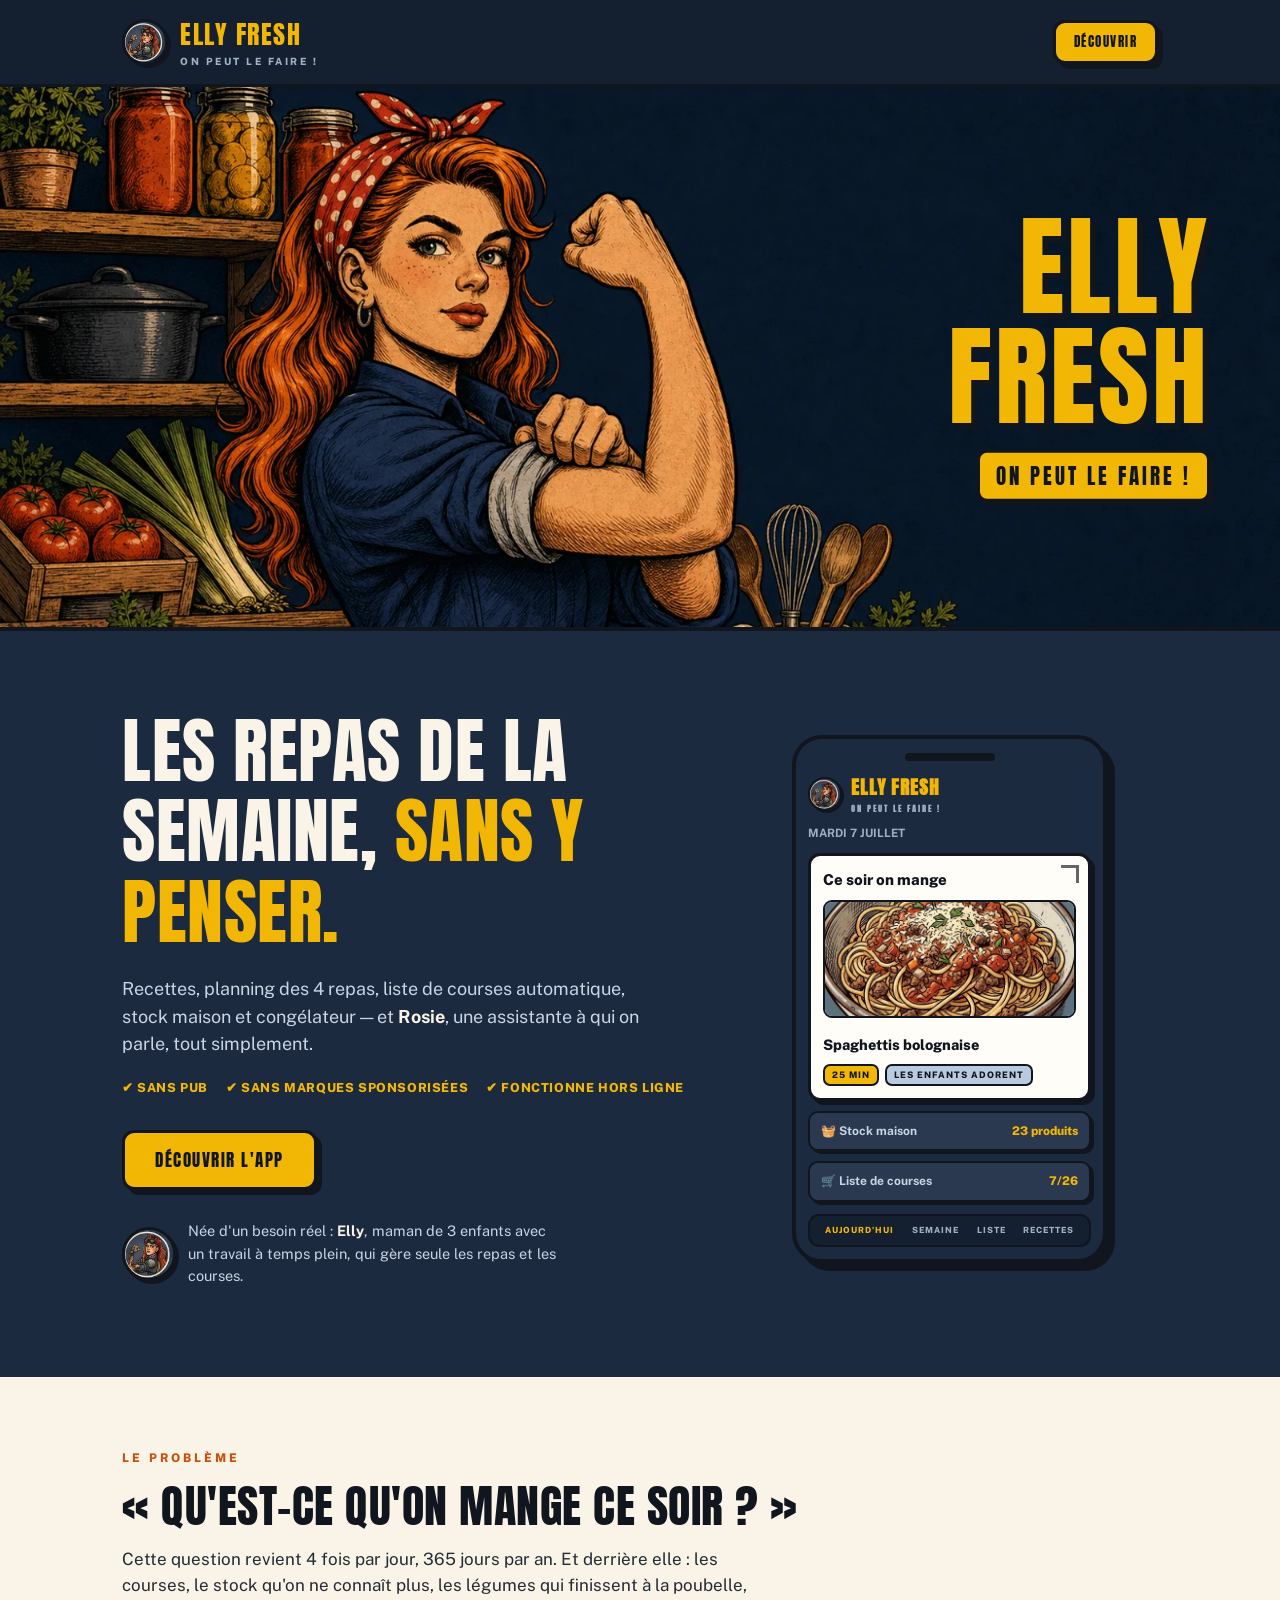
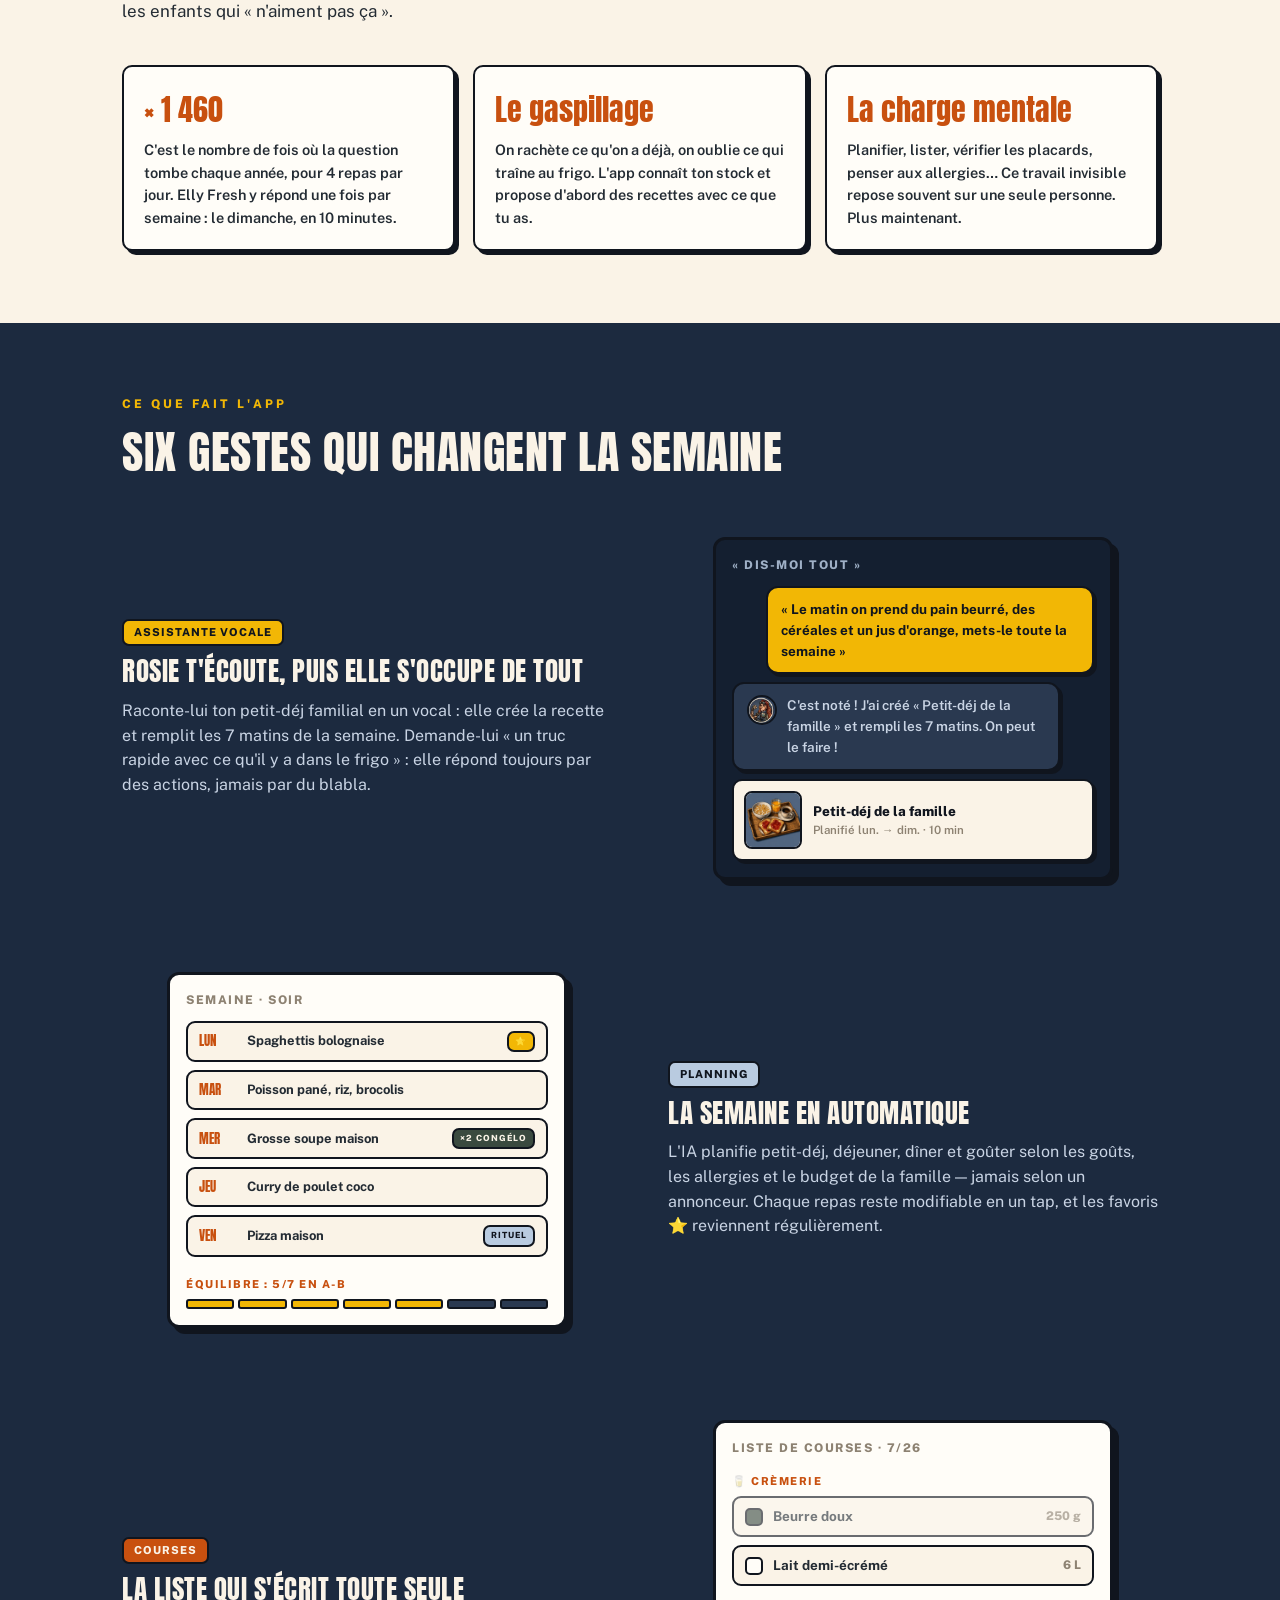
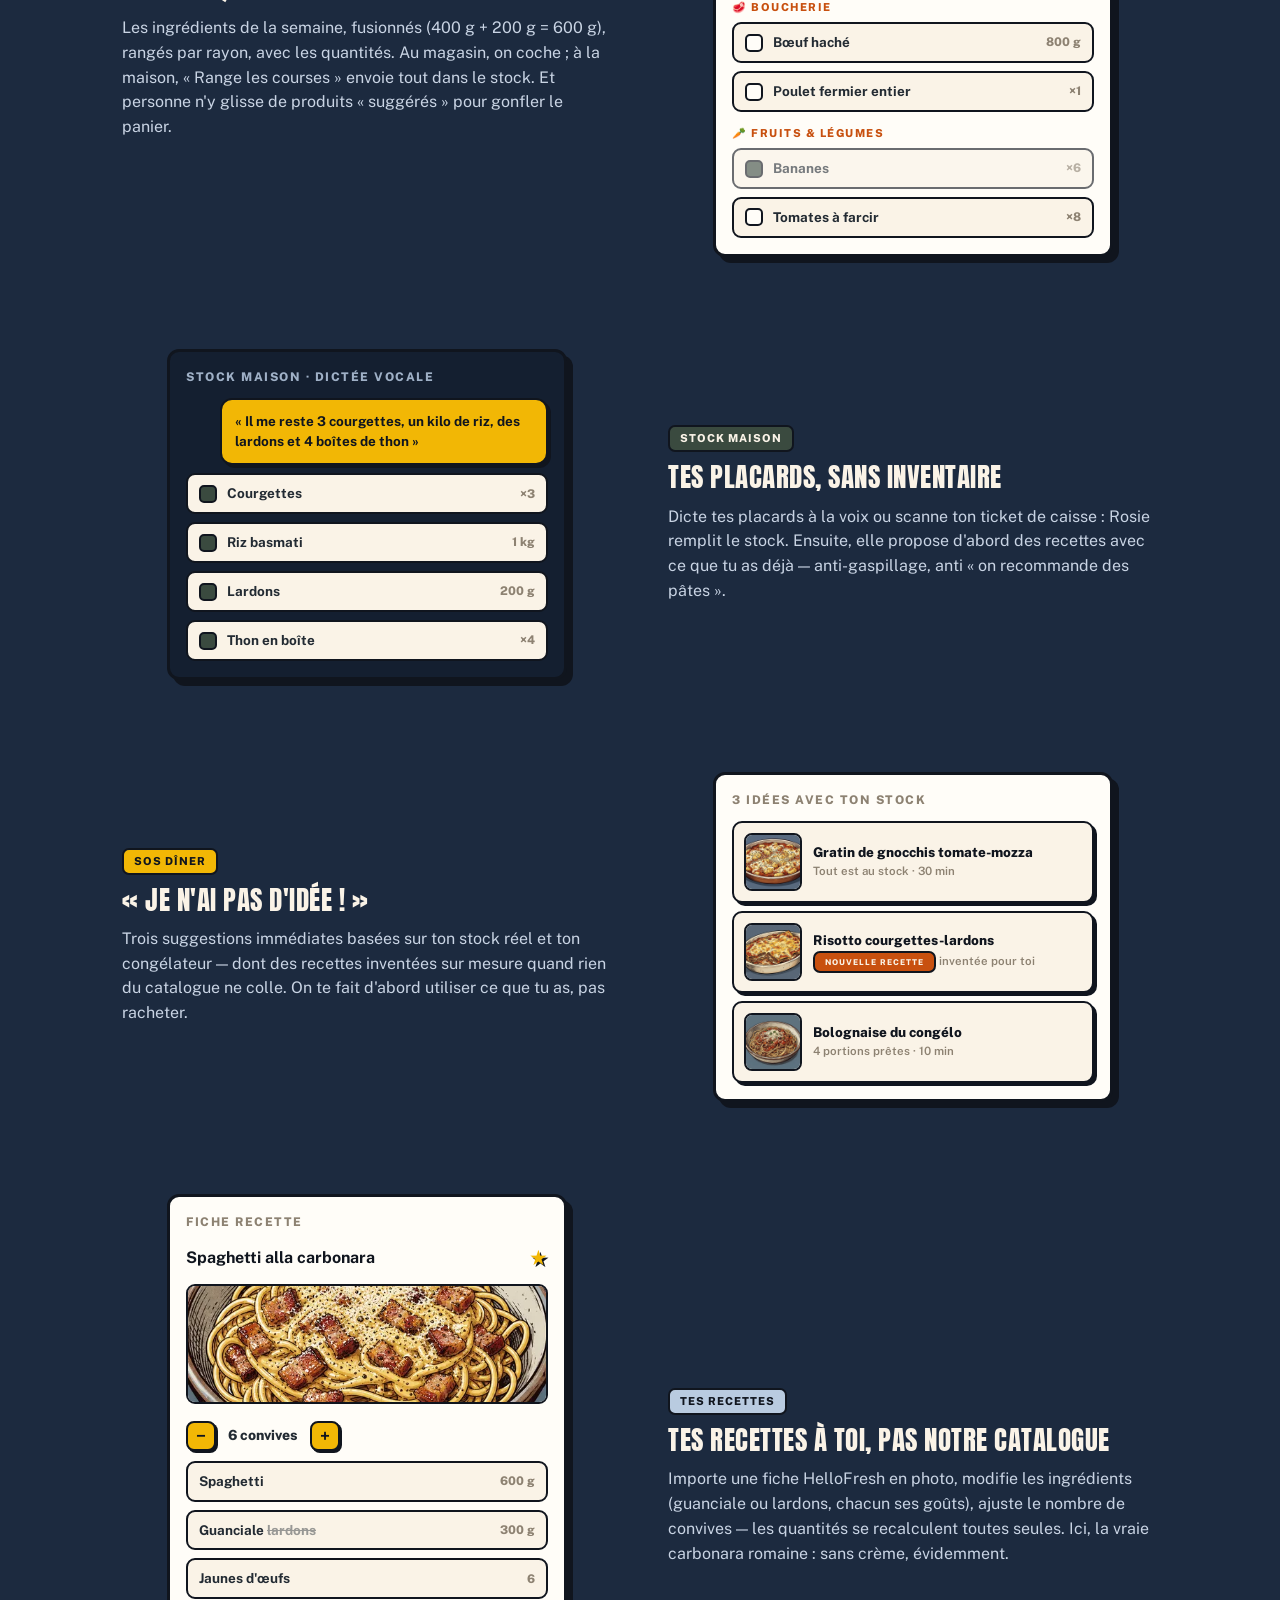
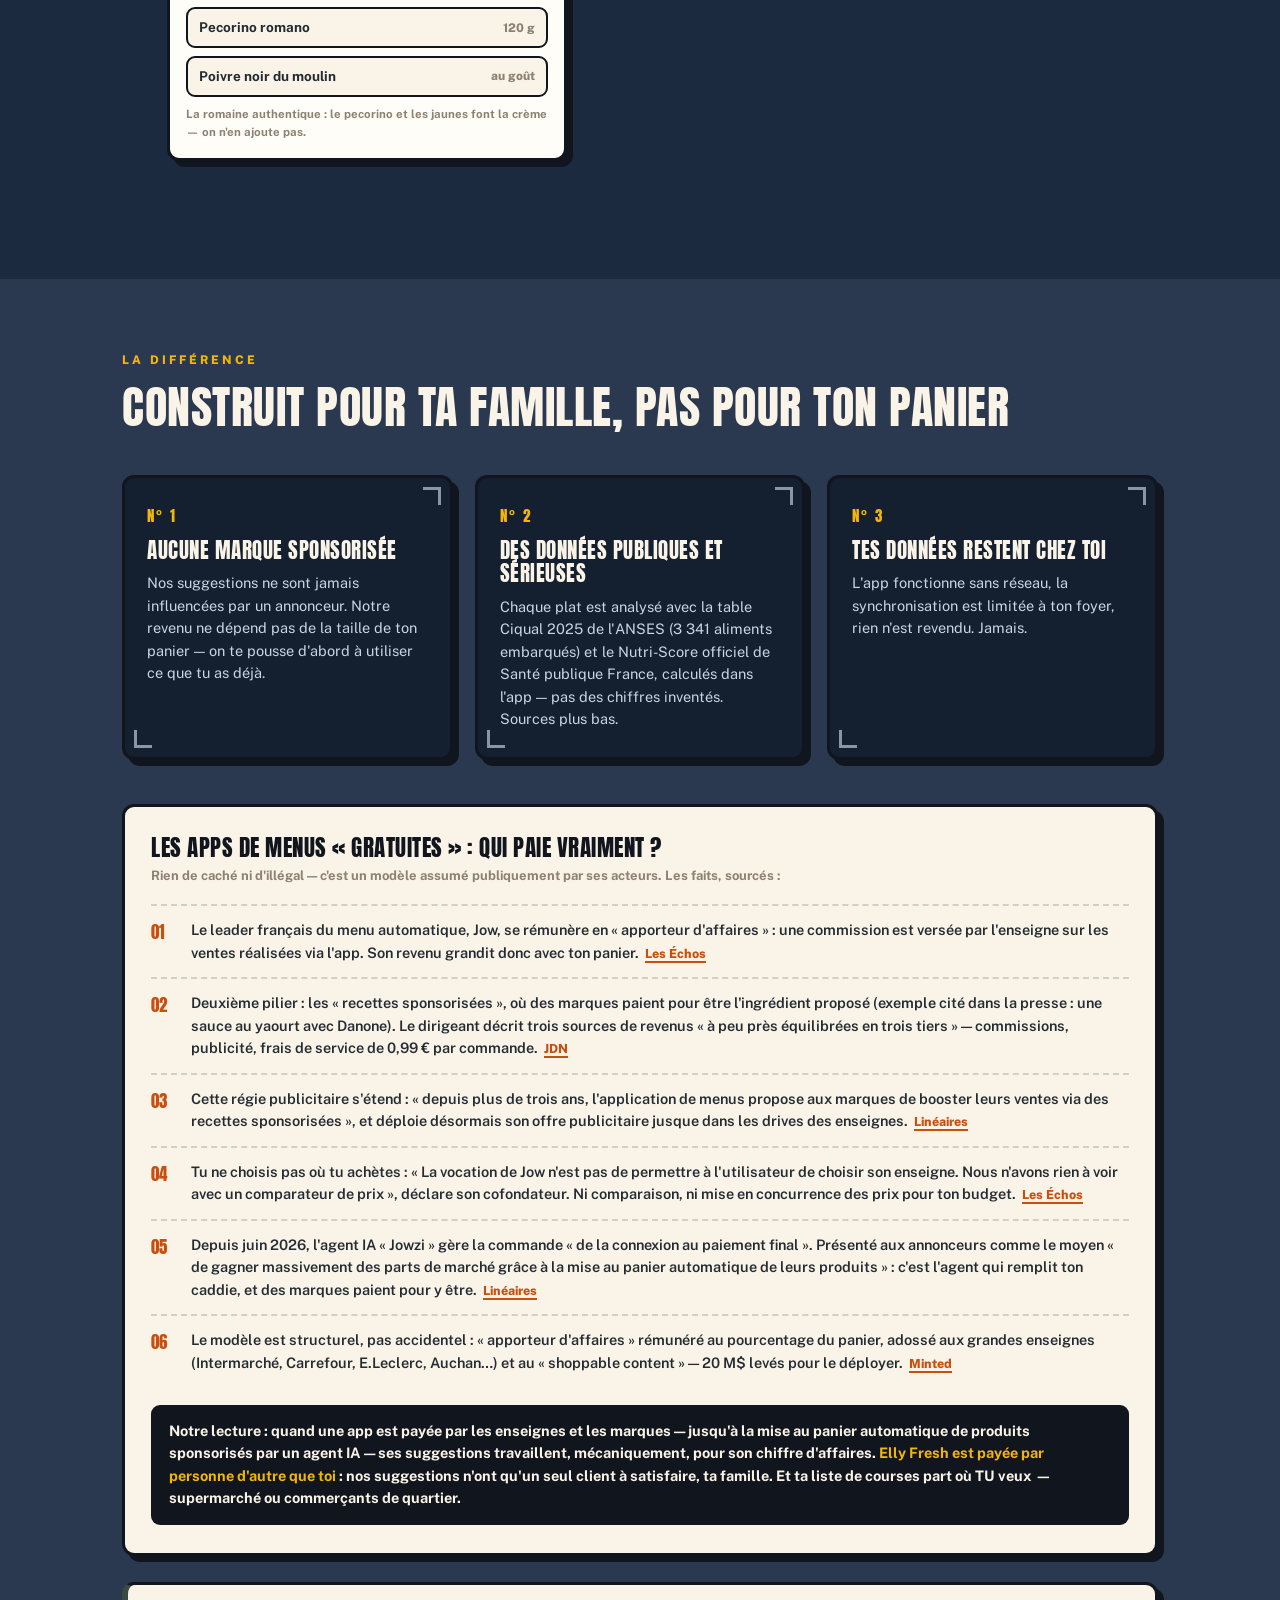
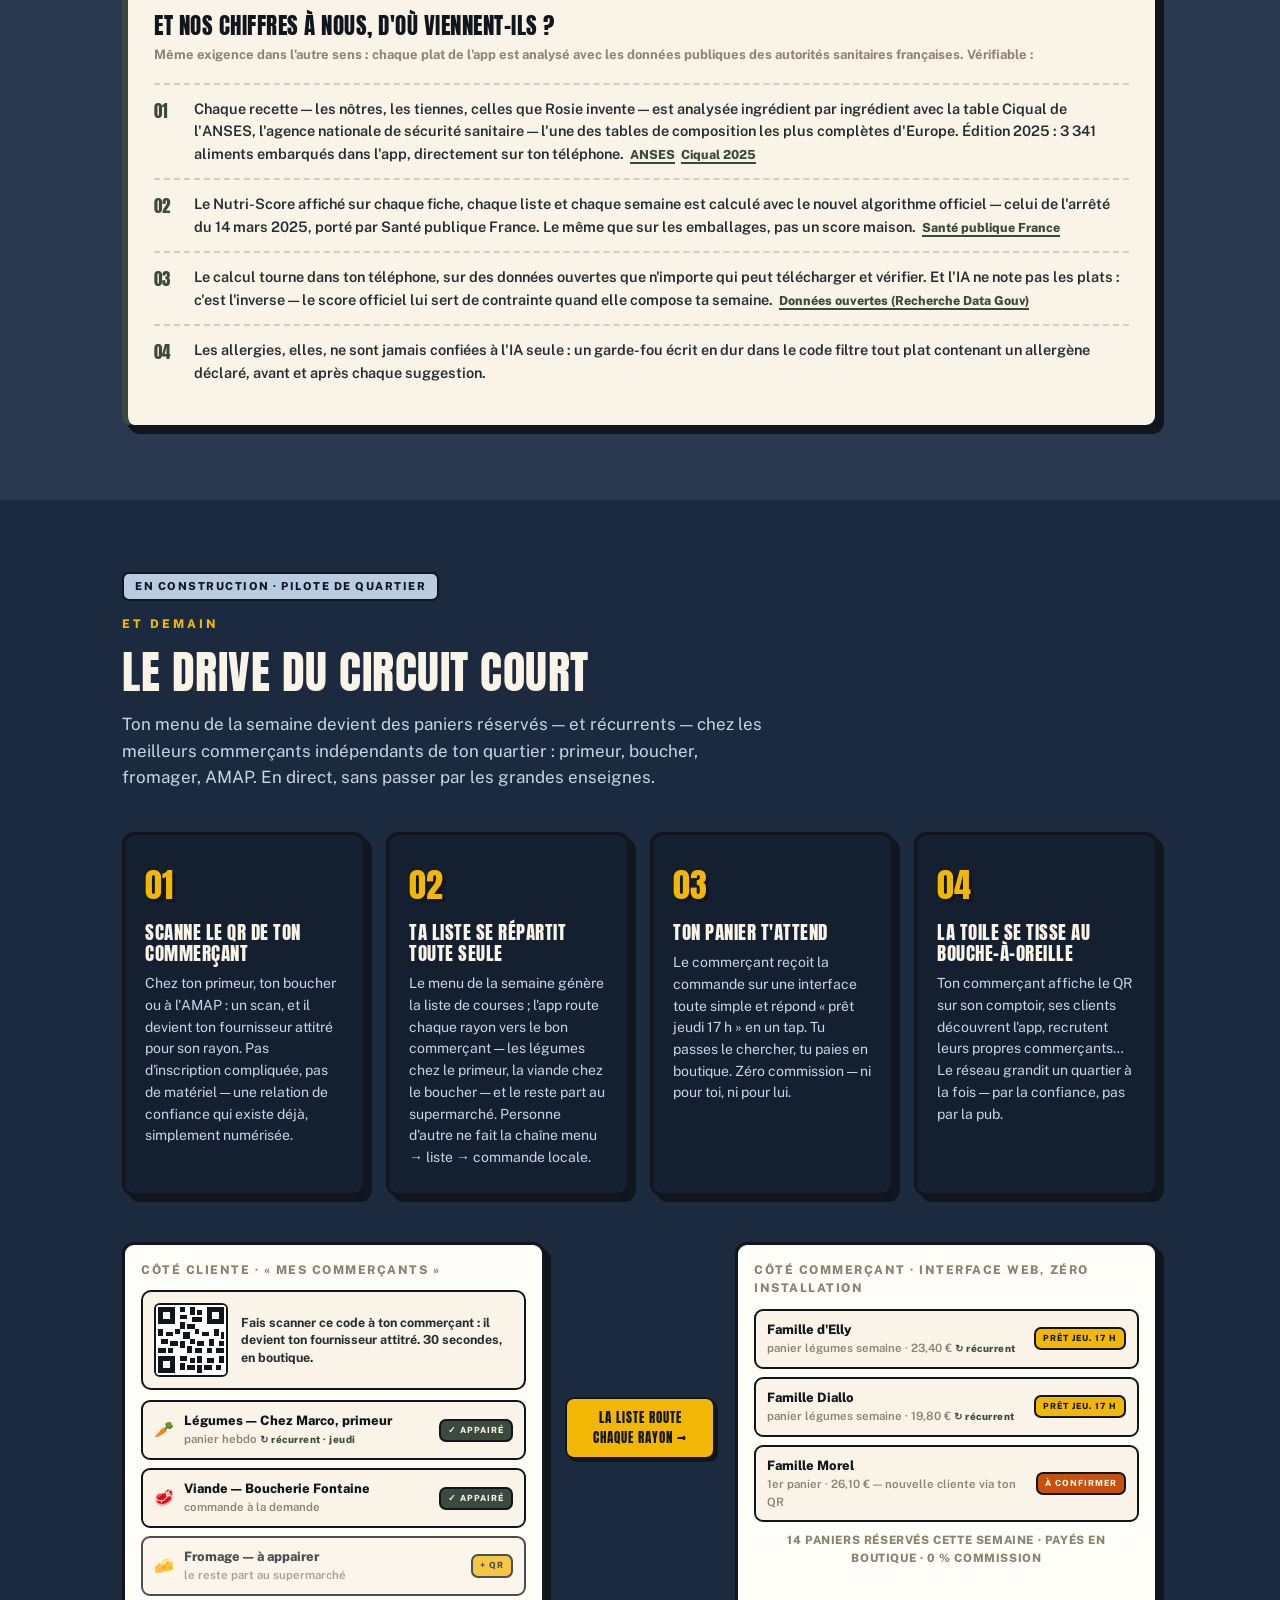
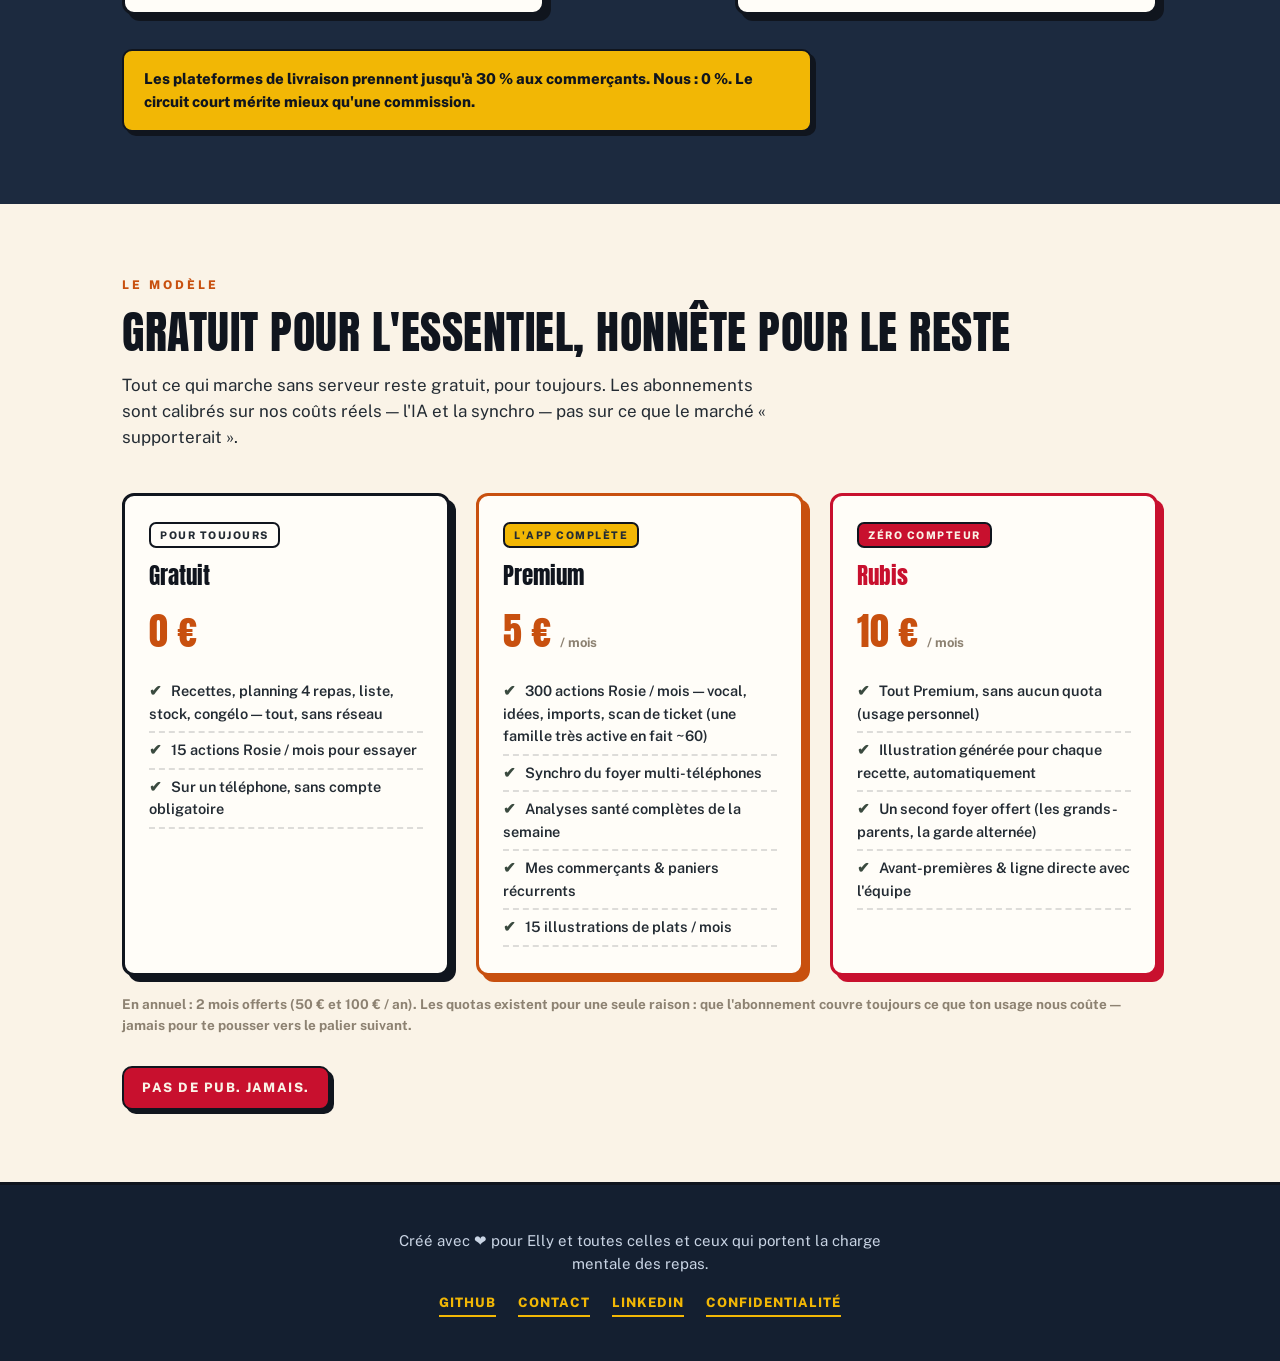
==== commit a89ec819: "Add privacy policy page + footer link Co-authored-by: Cursor <cursoragent@cursor.com>" ====
--- a/index.html
+++ b/index.html
@@ -1174,6 +1174,7 @@
       <a href="https://github.com" target="_blank" rel="noopener">GitHub</a>
       <a href="mailto:contact@ellyfresh.app">Contact</a>
       <a href="https://www.linkedin.com" target="_blank" rel="noopener">LinkedIn</a>
+      <a href="confidentialite.html">Confidentialité</a>
     </div>
   </div>
 </footer>
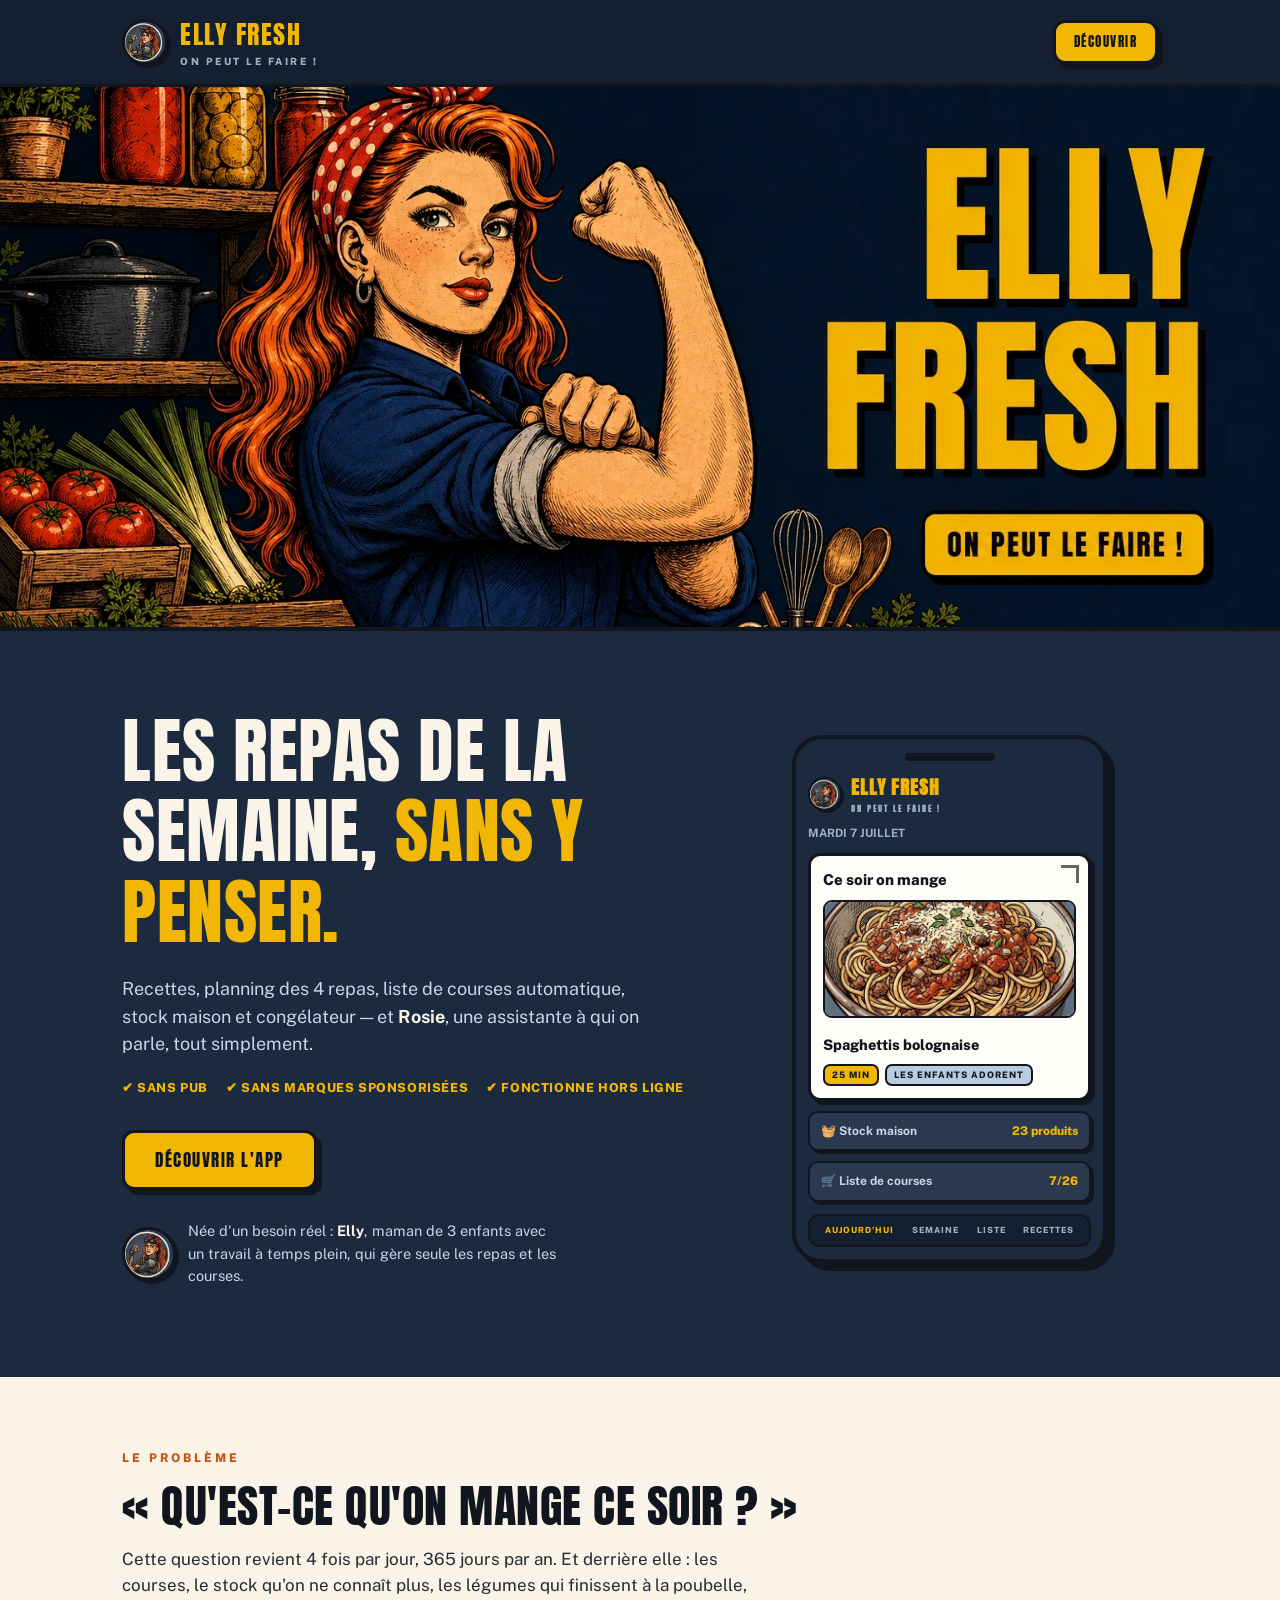
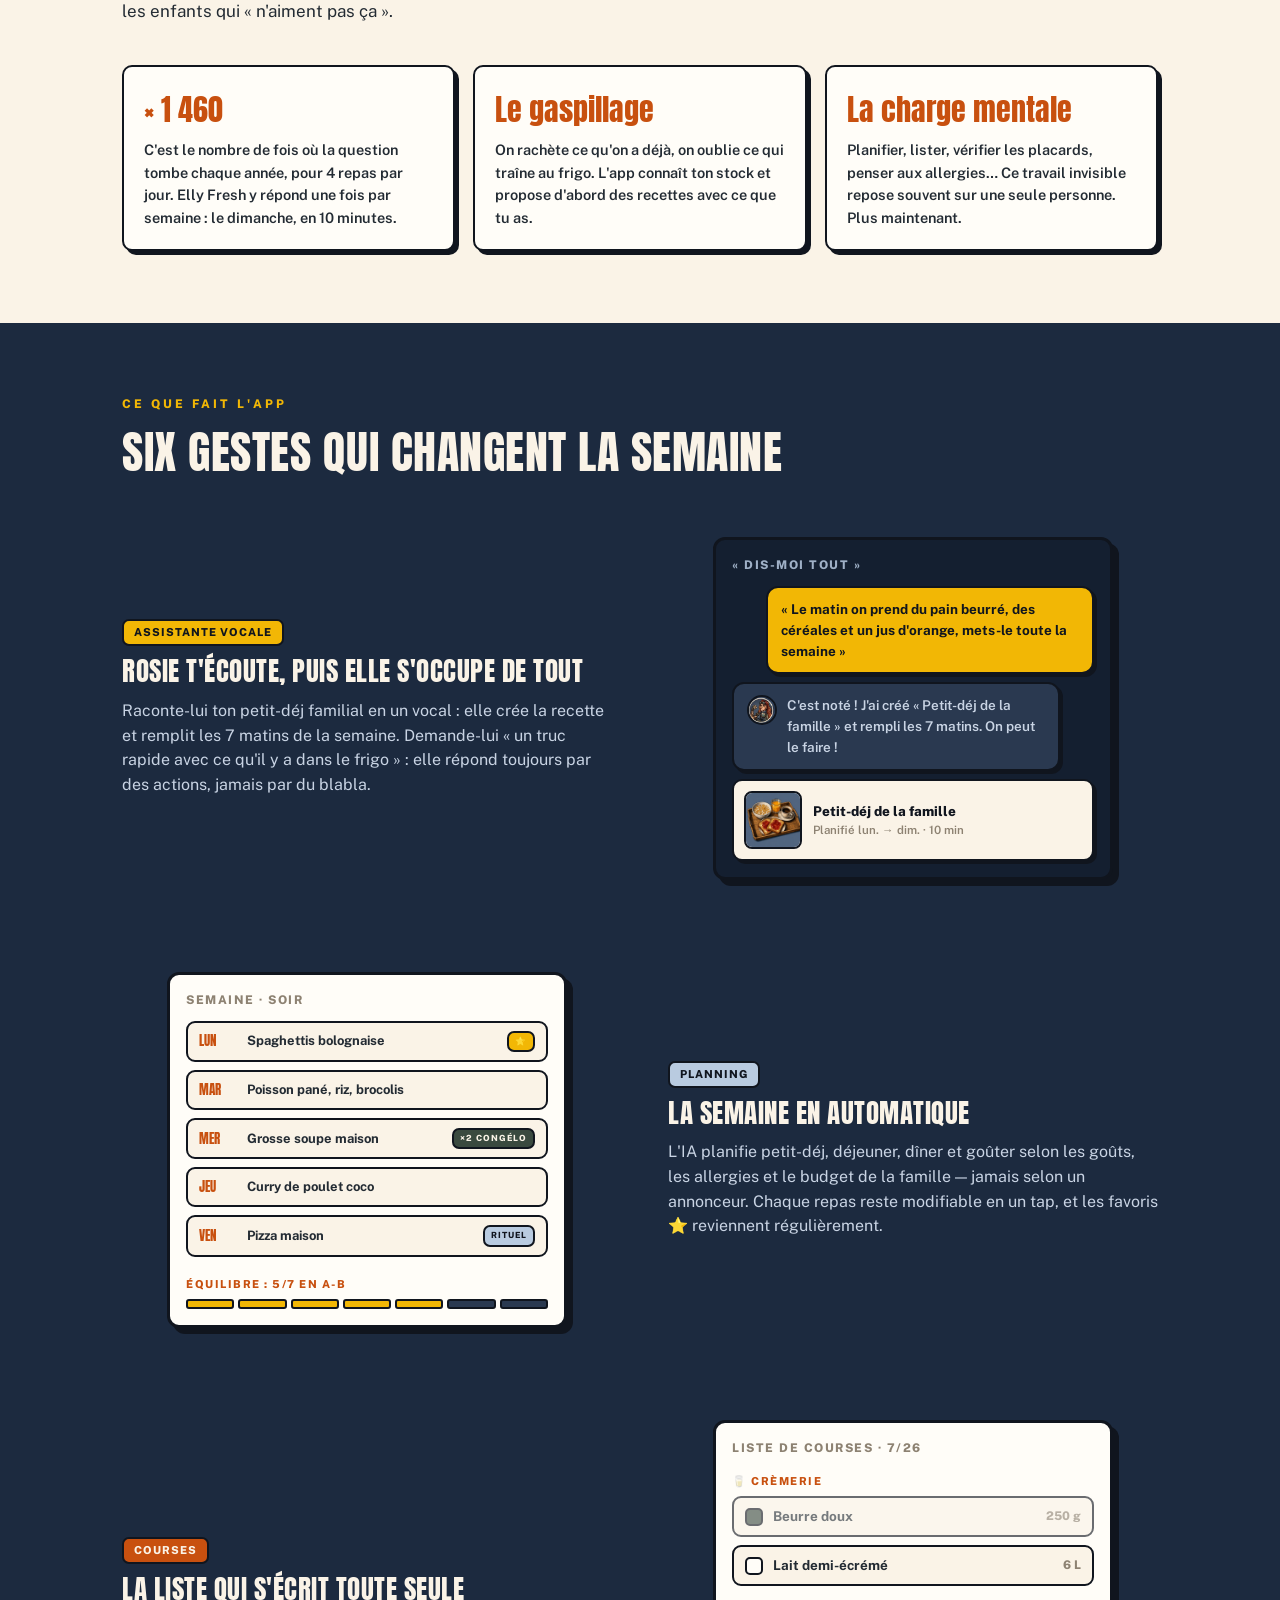
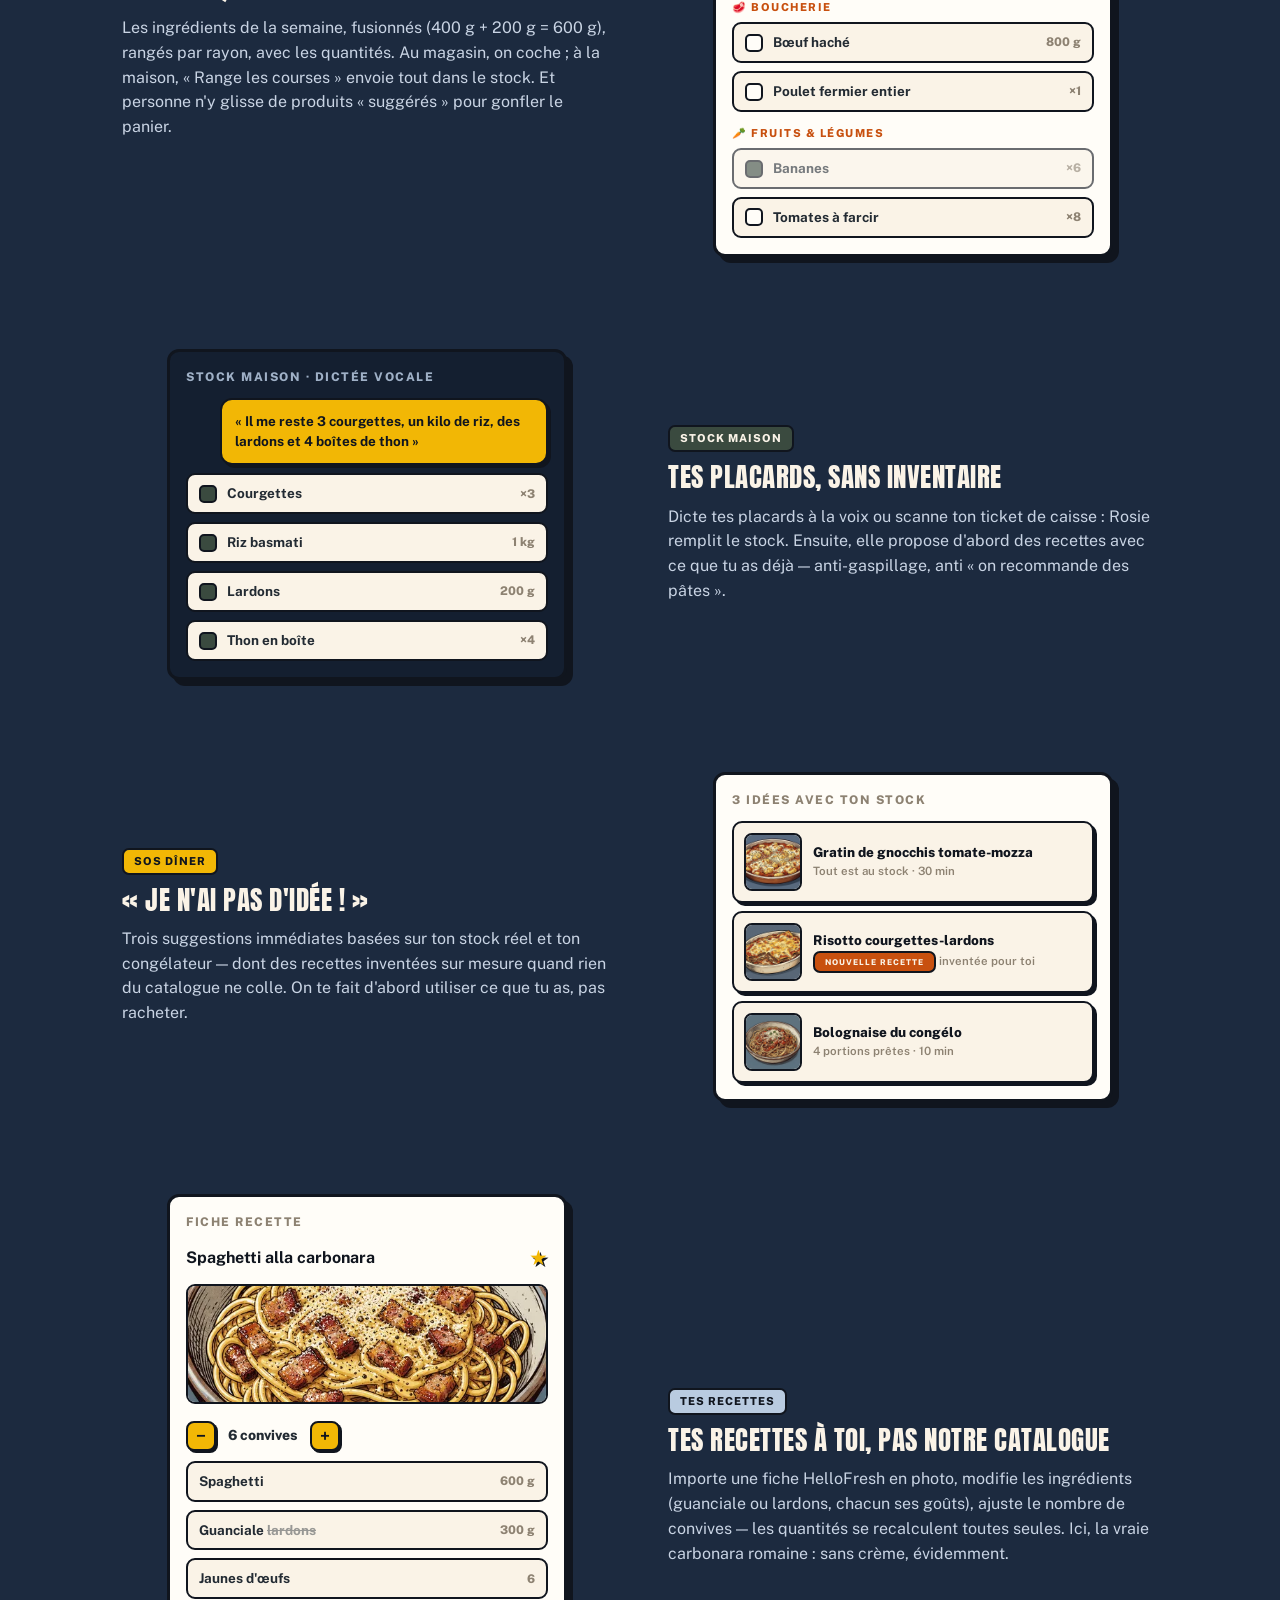
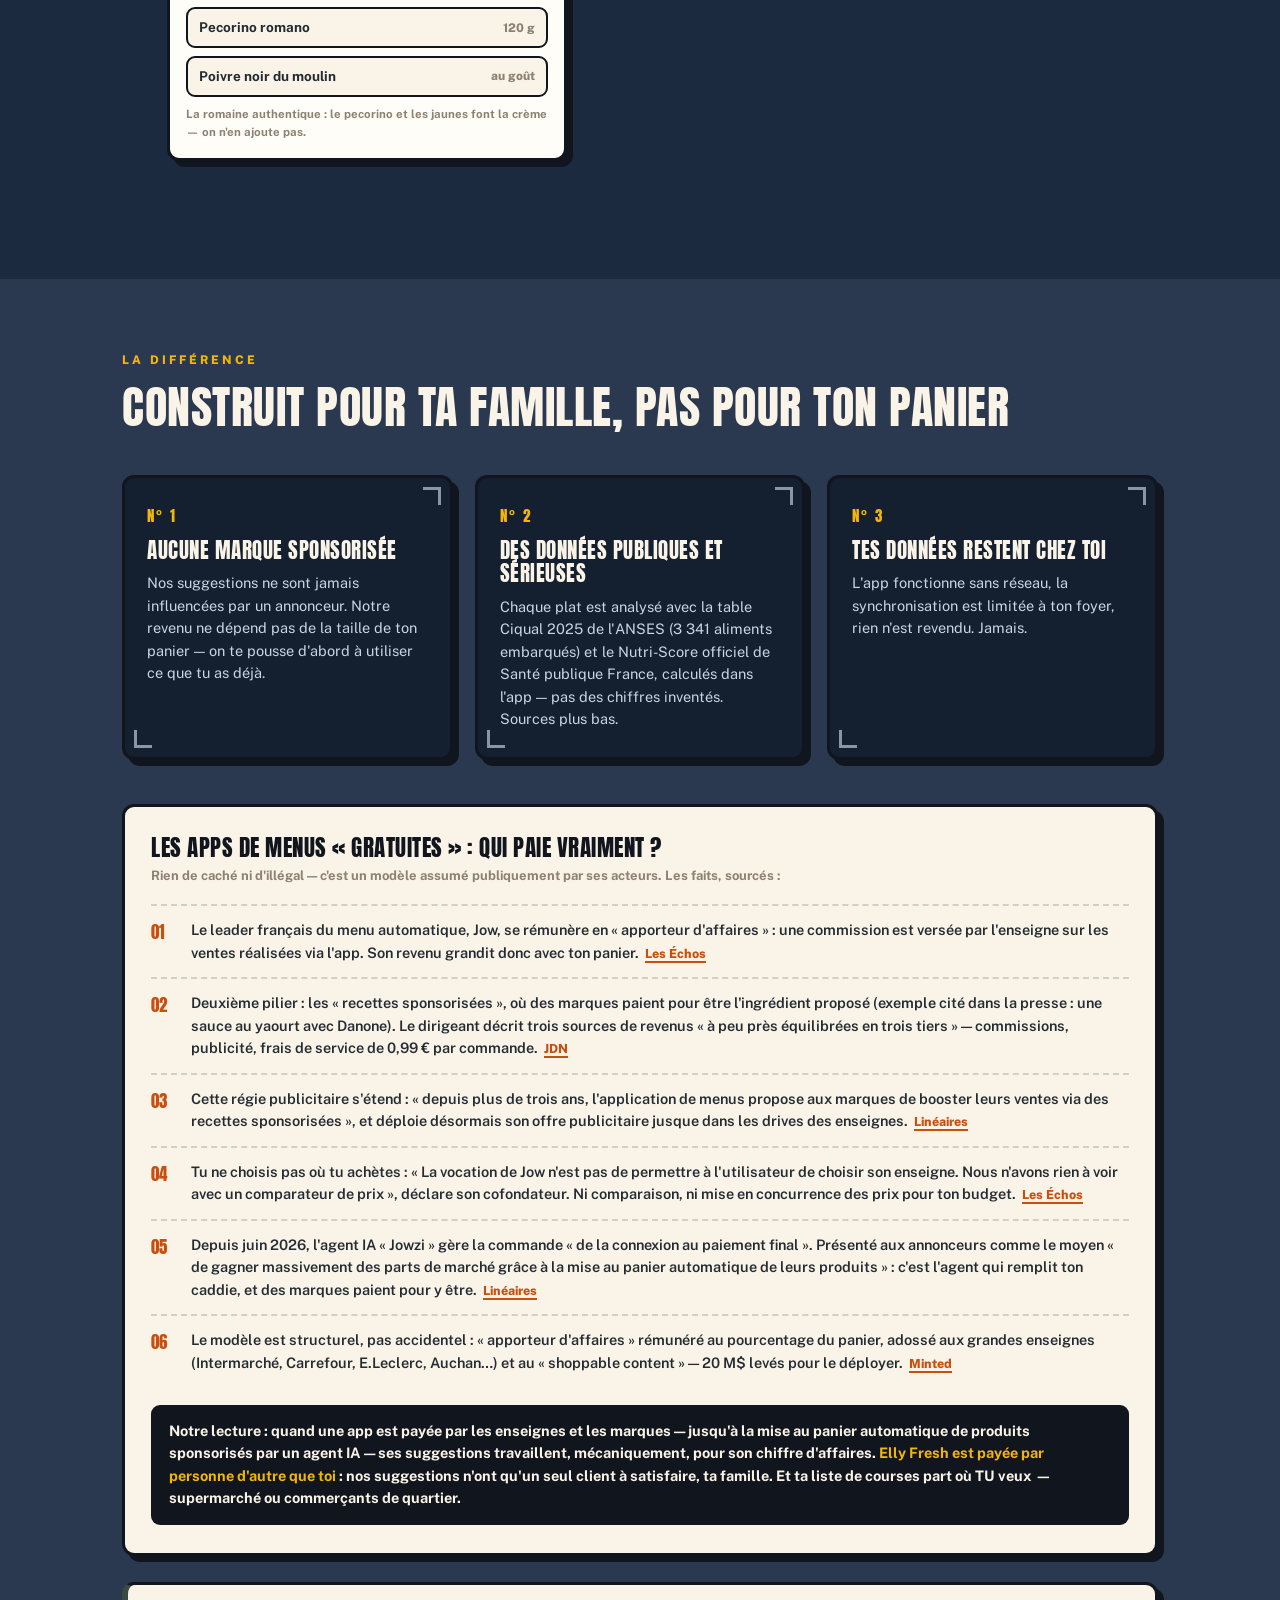
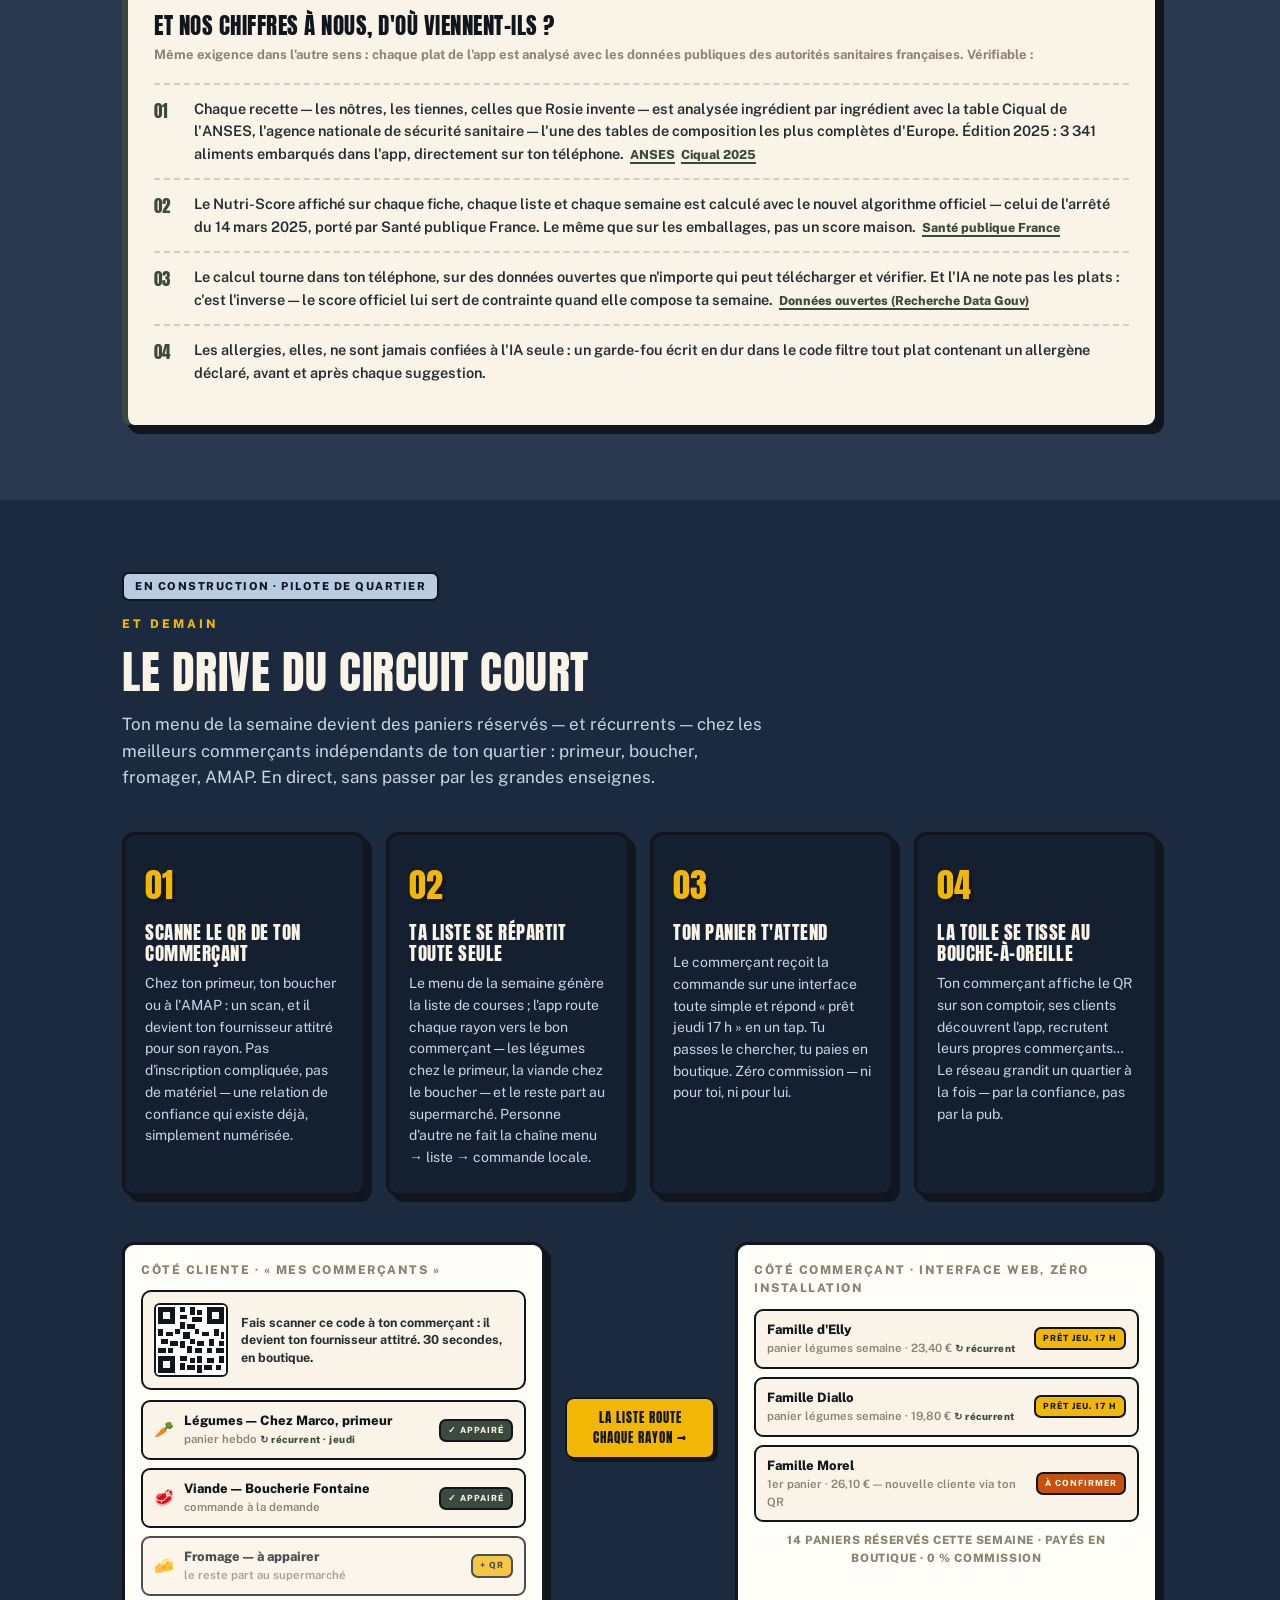
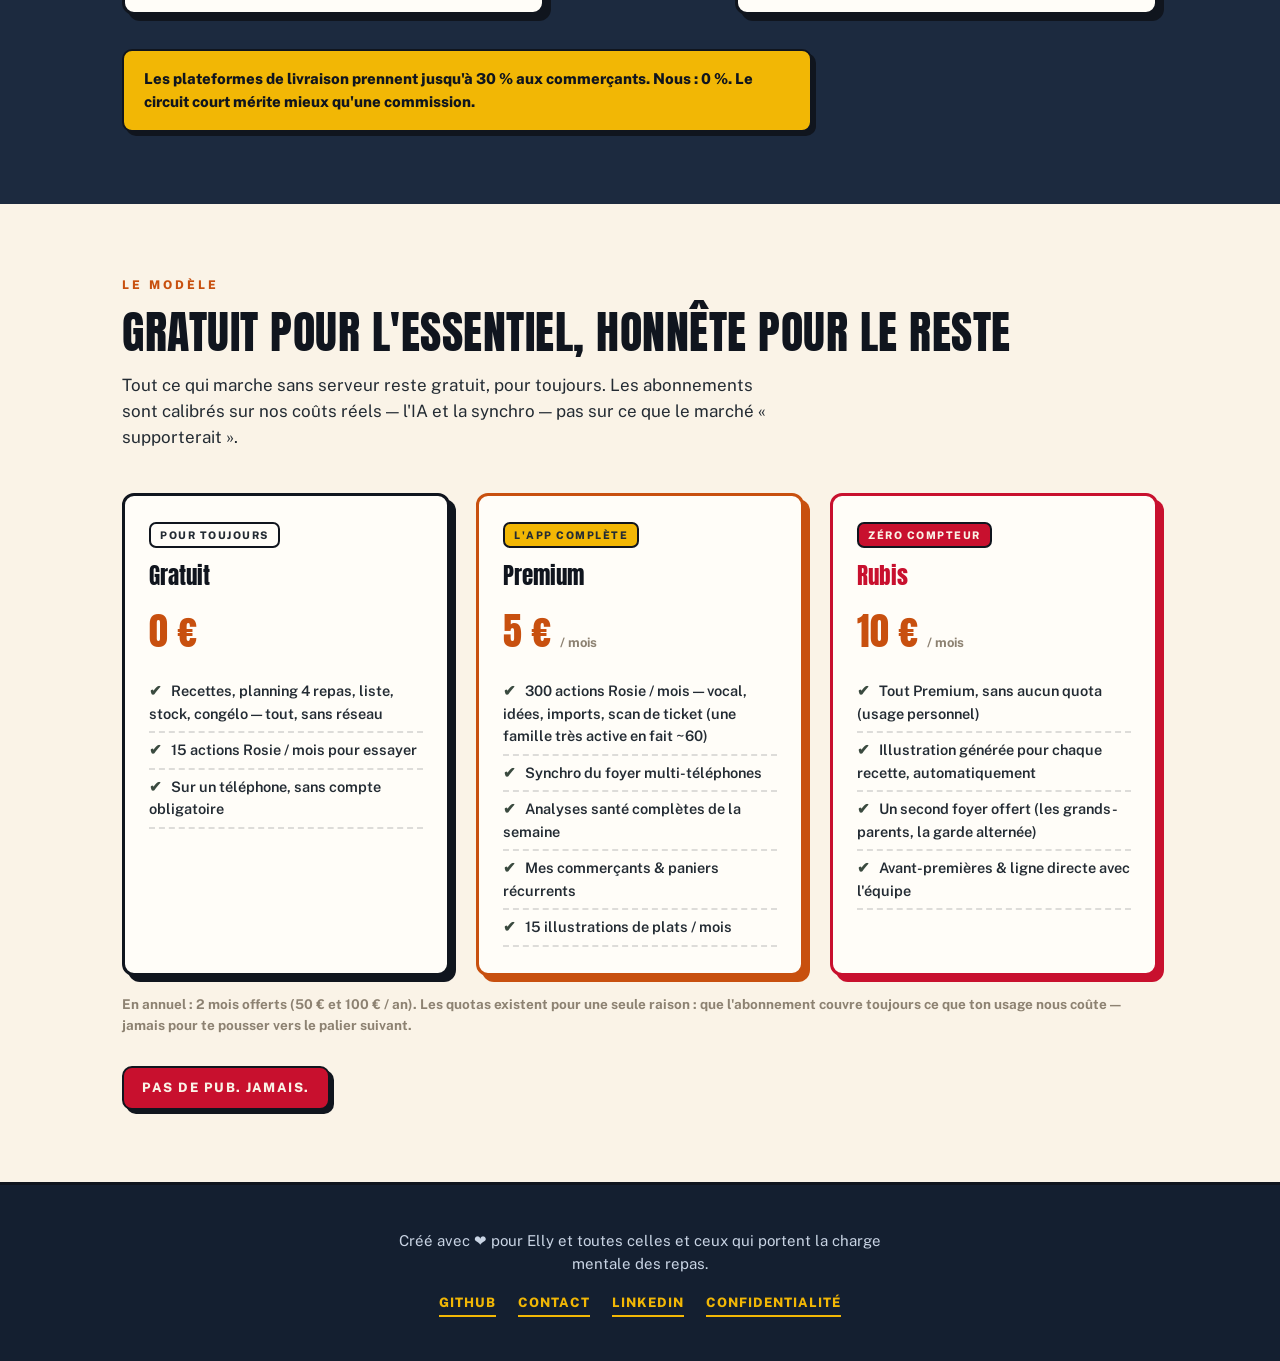
==== commit 7aefb77b: "New hero banner with integrated wordmark (HD Rosie illustration) Co-authored-by: Cursor <cursoragent" ====
--- a/index.html
+++ b/index.html
@@ -152,43 +152,12 @@
     width: 100%;
     max-height: 540px;
     object-fit: cover;
-    /* Sur écran large la bannière est moins haute que l'image : point focal
-       proche du haut pour ne jamais couper le visage de Rosie. */
-    object-position: left 15%;
-  }
-  .hb-text {
-    position: absolute;
-    top: 50%; right: 5.5%;
-    transform: translateY(-50%);
-    text-align: right;
-  }
-  .hb-title {
-    display: block;
-    font-family: 'Anton', sans-serif;
-    font-size: clamp(40px, 9vw, 110px);
-    line-height: 1;
-    letter-spacing: 3px;
-    color: var(--yellow);
-    text-shadow: 6px 6px 0 var(--ink);
-  }
-  .hb-tag {
-    display: inline-block;
-    margin-top: 18px;
-    font-family: 'Anton', sans-serif;
-    font-size: clamp(13px, 2vw, 21px);
-    letter-spacing: 3px;
-    color: var(--ink);
-    background: var(--yellow);
-    border: 3px solid var(--ink);
-    border-radius: 10px;
-    box-shadow: 4px 4px 0 0 var(--ink);
-    padding: 7px 16px;
+    /* Le wordmark est intégré à l'image : point focal légèrement haut pour
+       garder le visage de Rosie et le logo visibles quand la bannière crop. */
+    object-position: center 25%;
   }
   @media (max-width: 640px) {
-    .hero-banner img { max-height: 300px; object-position: 18% 15%; }
-    .hb-text { right: 4%; }
-    .hb-title { text-shadow: 4px 4px 0 var(--ink); }
-    .hb-tag { box-shadow: 3px 3px 0 0 var(--ink); padding: 5px 11px; }
+    .hero-banner img { max-height: 300px; object-position: center 25%; }
   }
 
   /* ── Hero ─────────────────────────────────────────────── */
@@ -548,11 +517,7 @@
 
 <!-- ── BANNIÈRE D'AFFICHE ───────────────────────────────── -->
 <div class="hero-banner" id="top">
-  <img src="assets/hero-rosie.webp" alt="Rosie retrousse ses manches dans sa cuisine-atelier" />
-  <div class="hb-text">
-    <span class="hb-title">ELLY<br />FRESH</span>
-    <span class="hb-tag">ON PEUT LE FAIRE !</span>
-  </div>
+  <img src="assets/hero-banner.webp" alt="Rosie retrousse ses manches dans sa cuisine-atelier — Elly Fresh, on peut le faire !" />
 </div>
 
 <!-- ── HERO ─────────────────────────────────────────────── -->
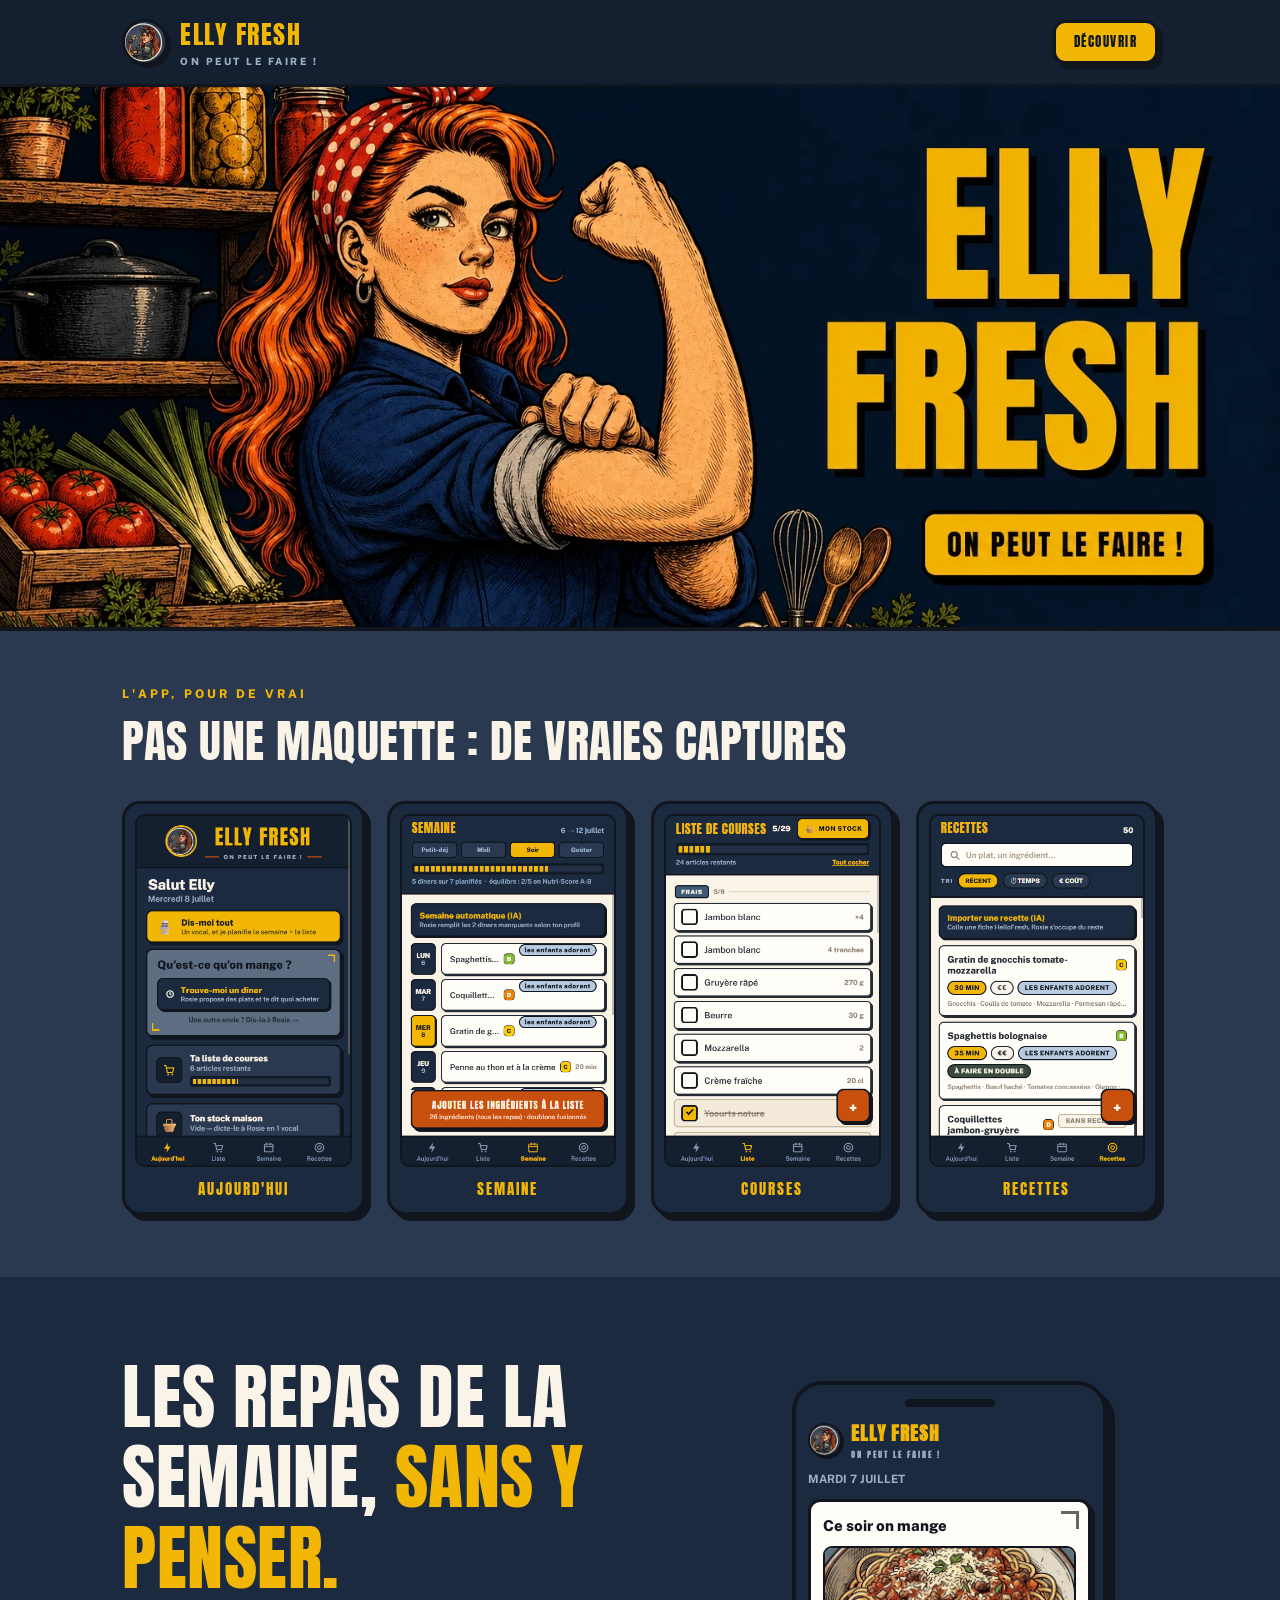
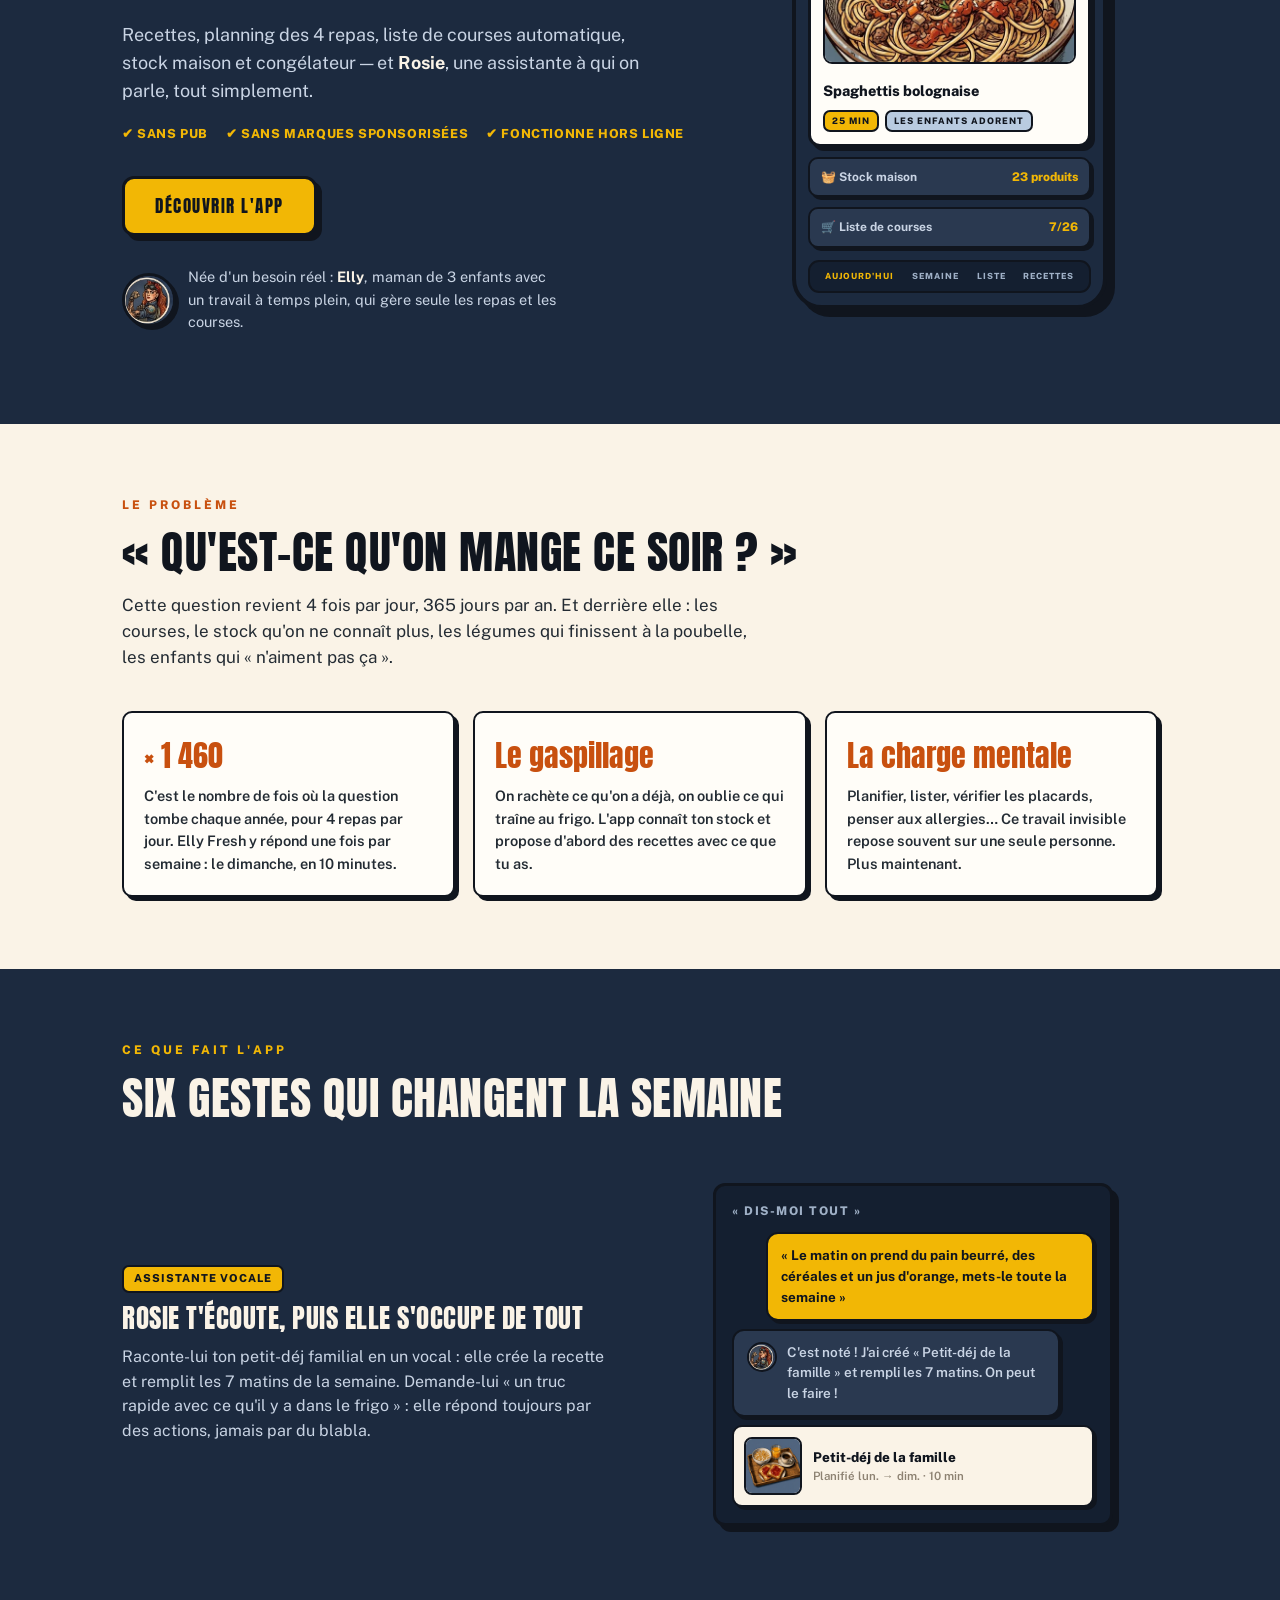
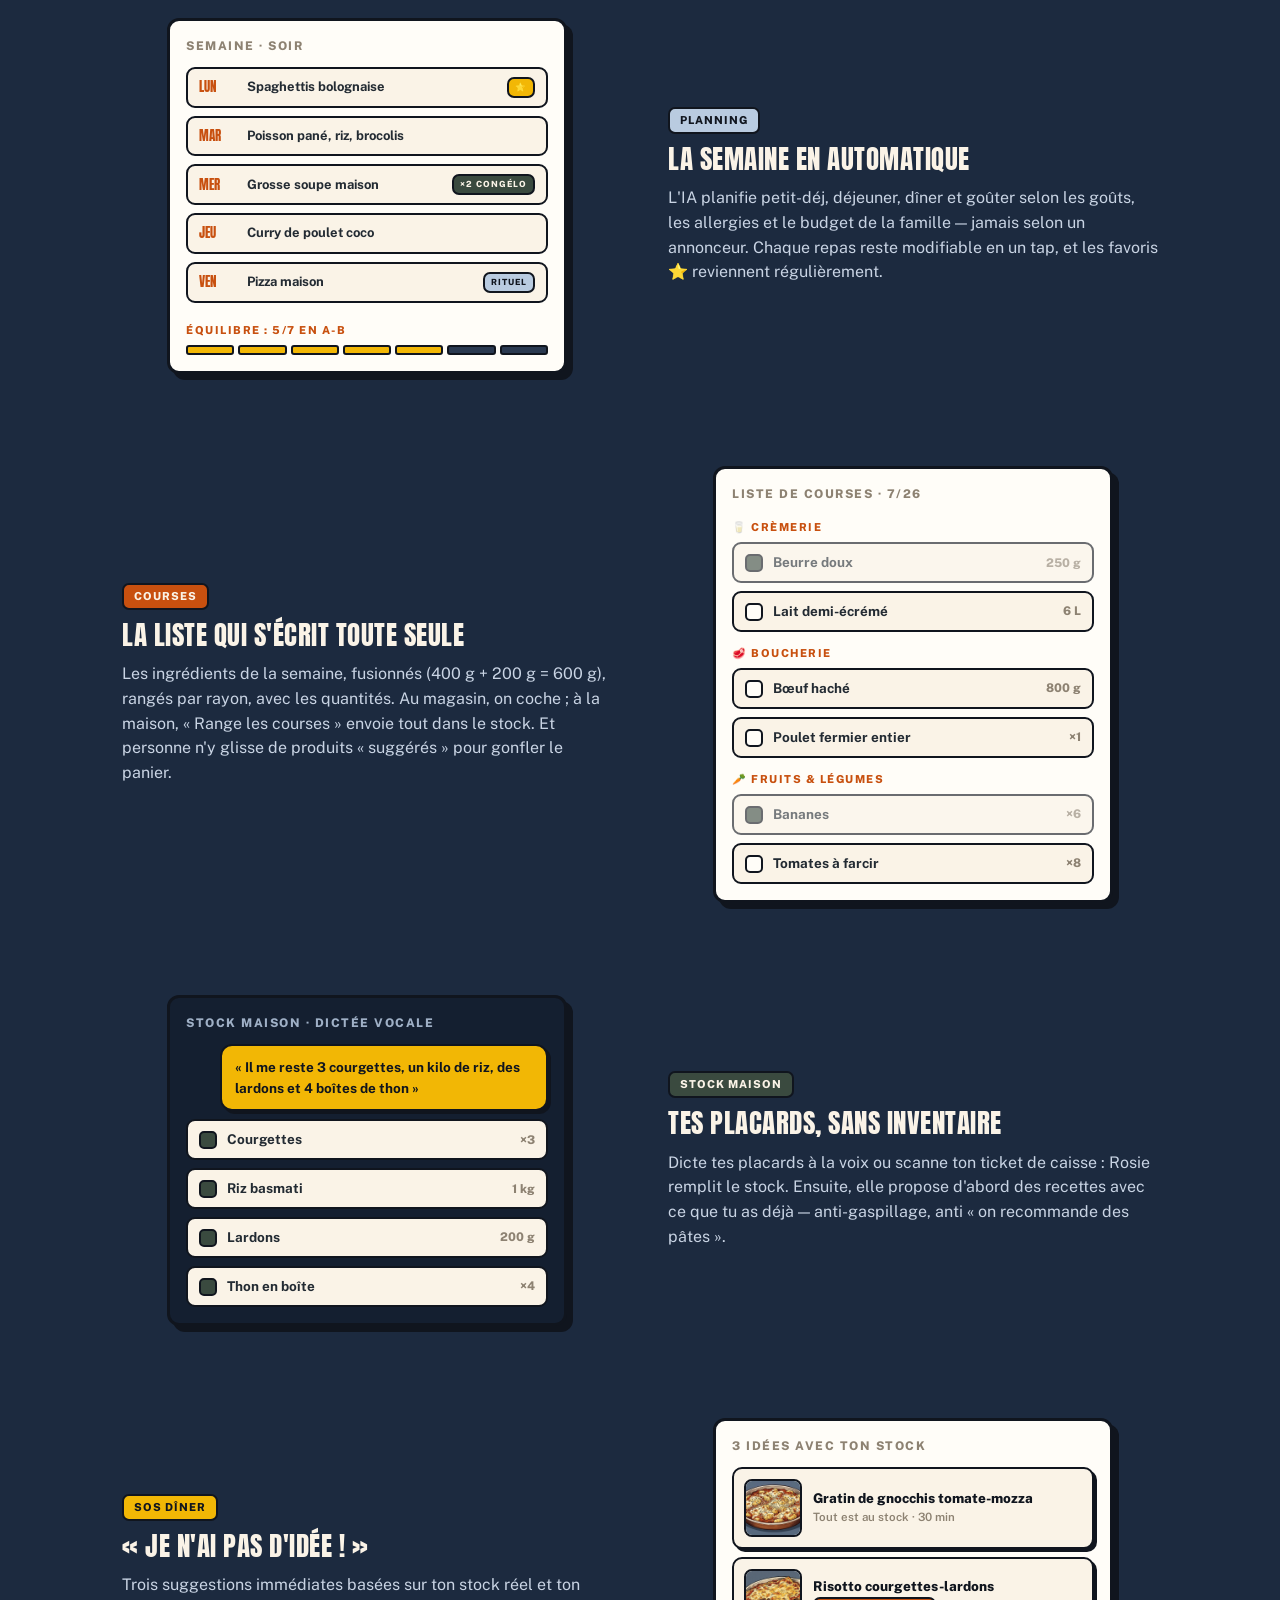
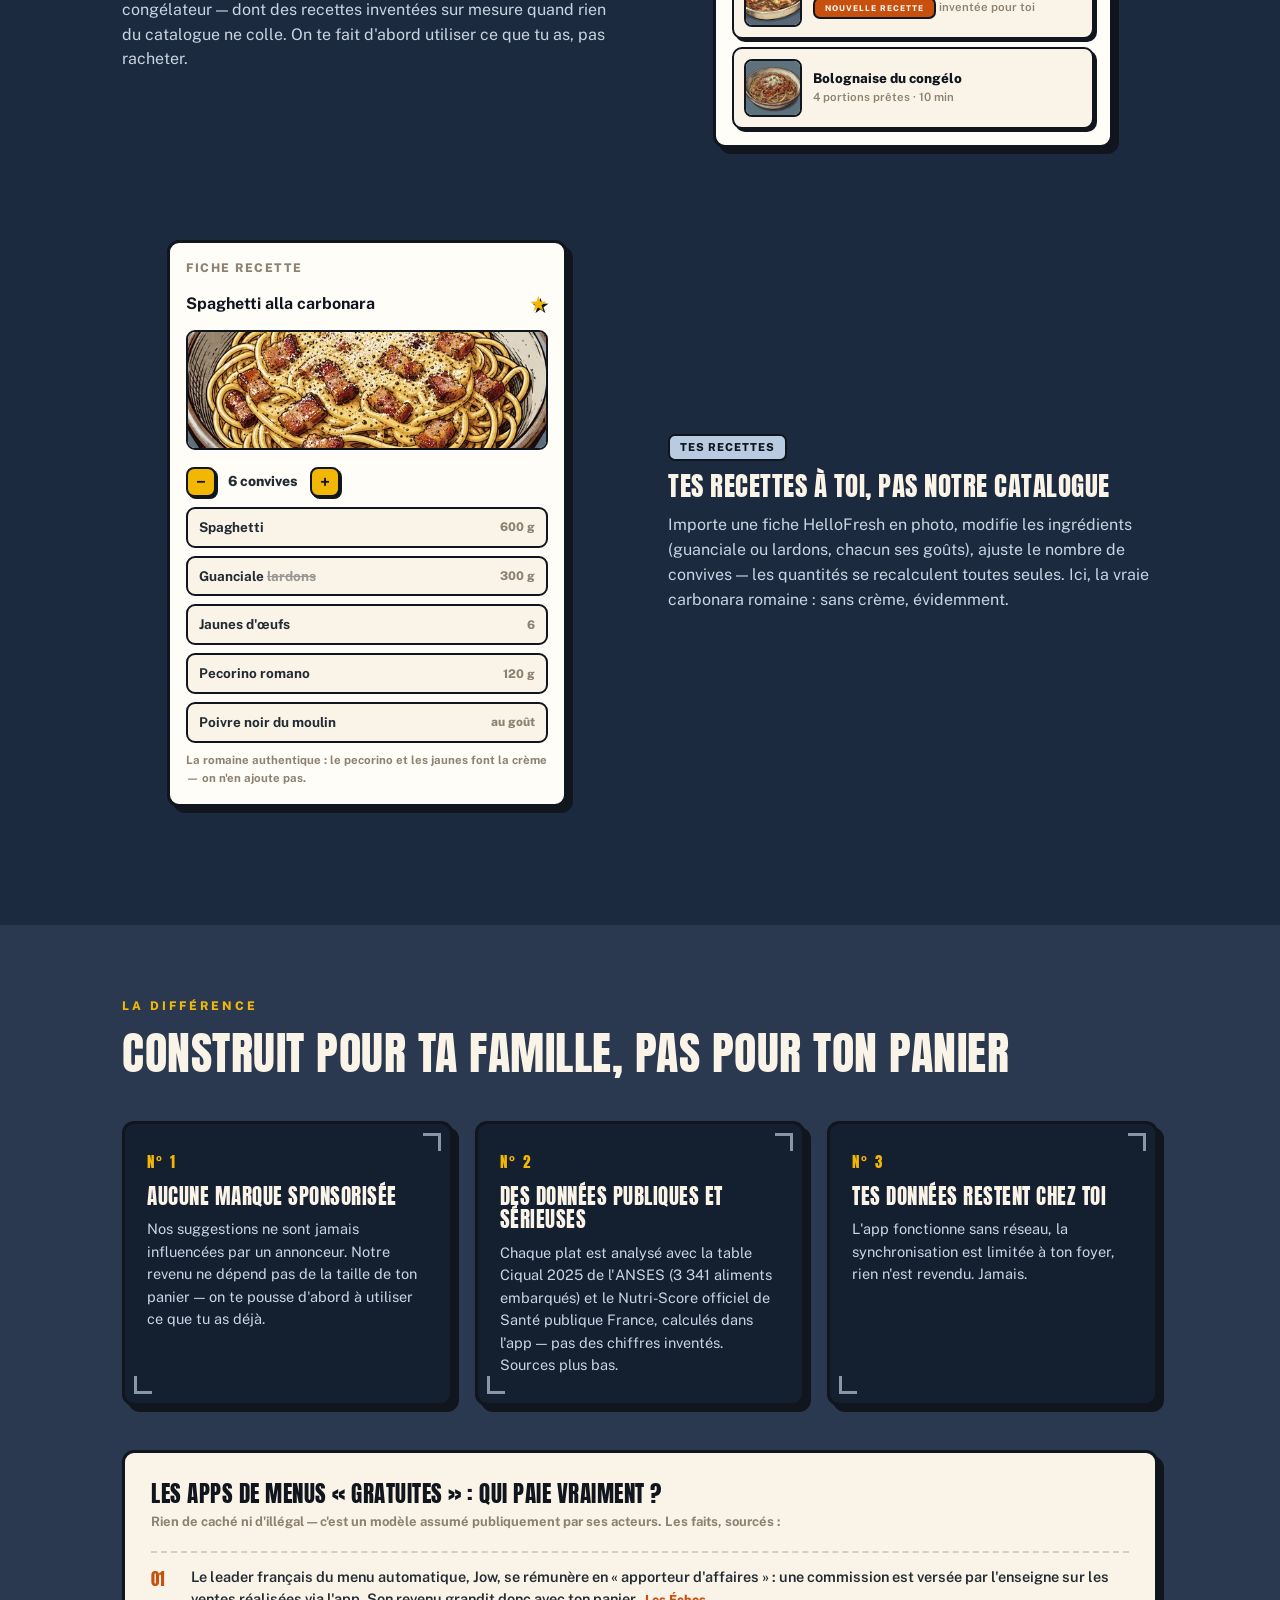
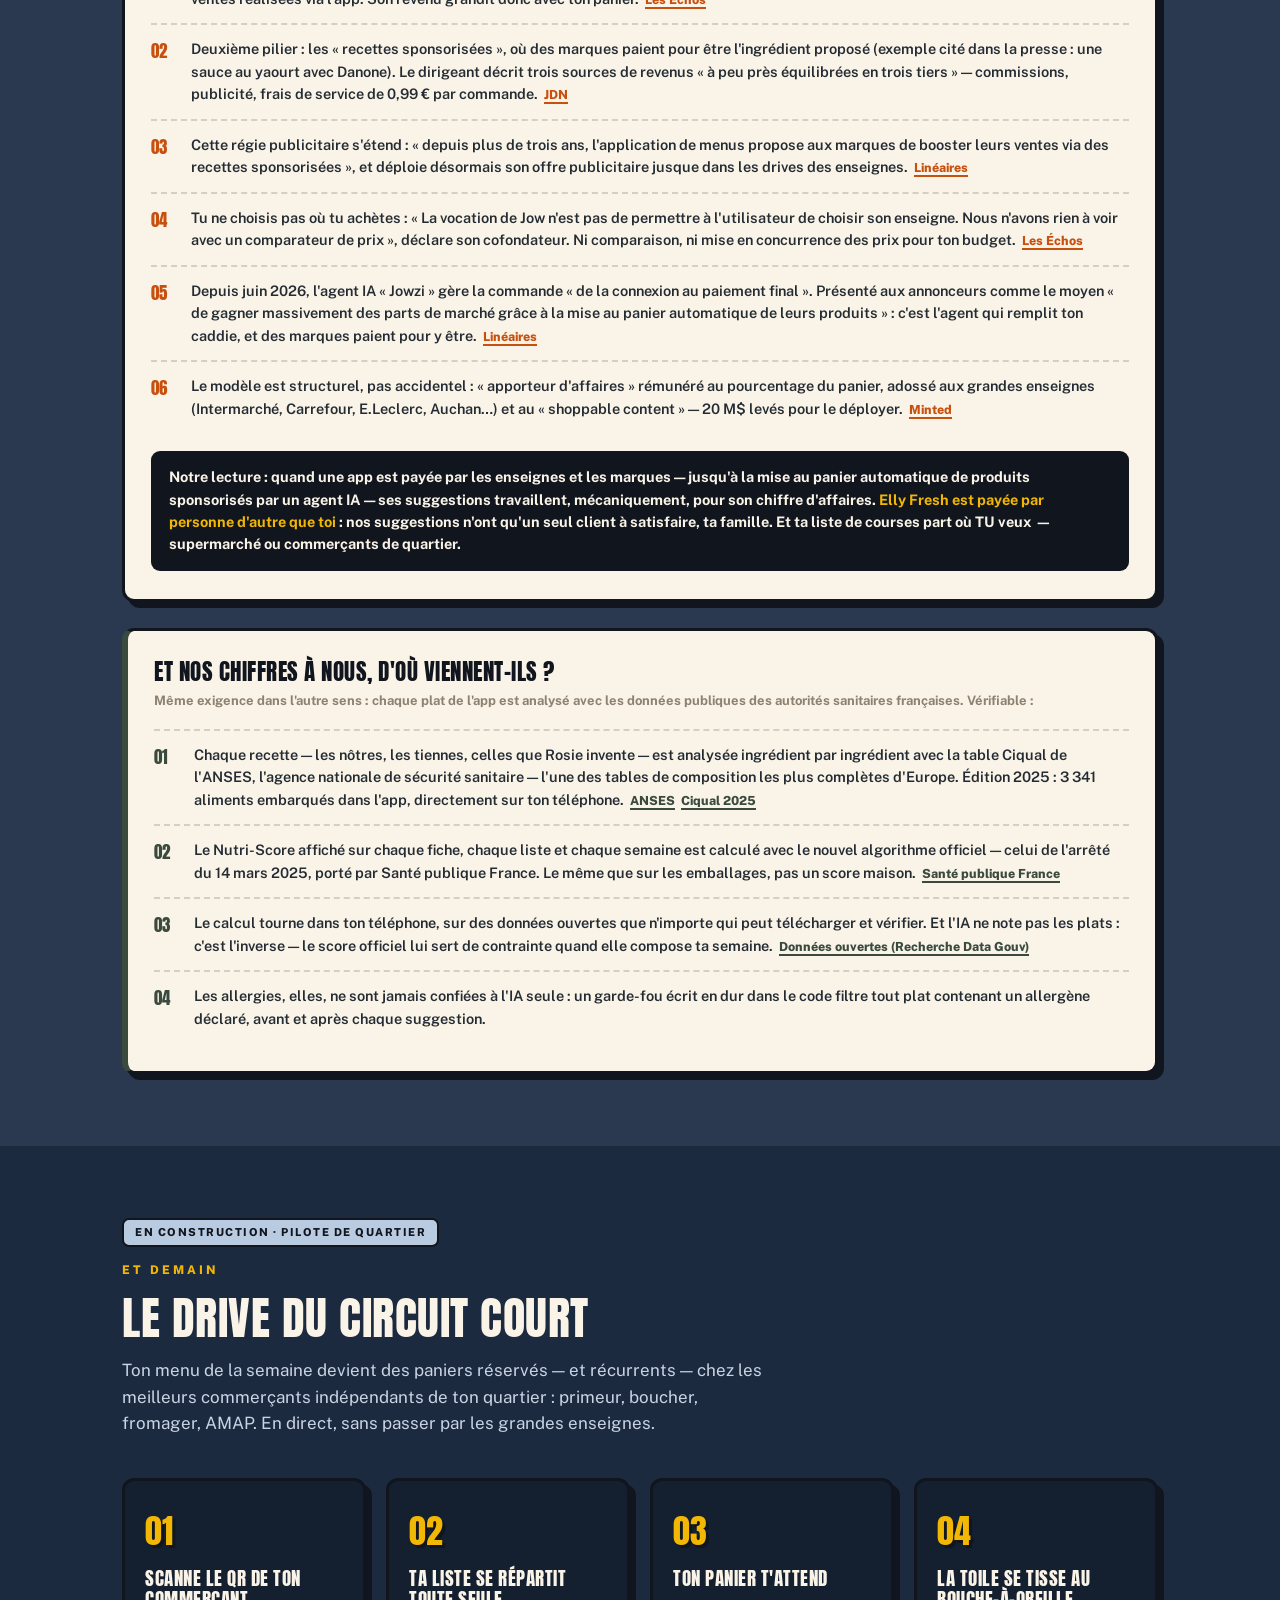
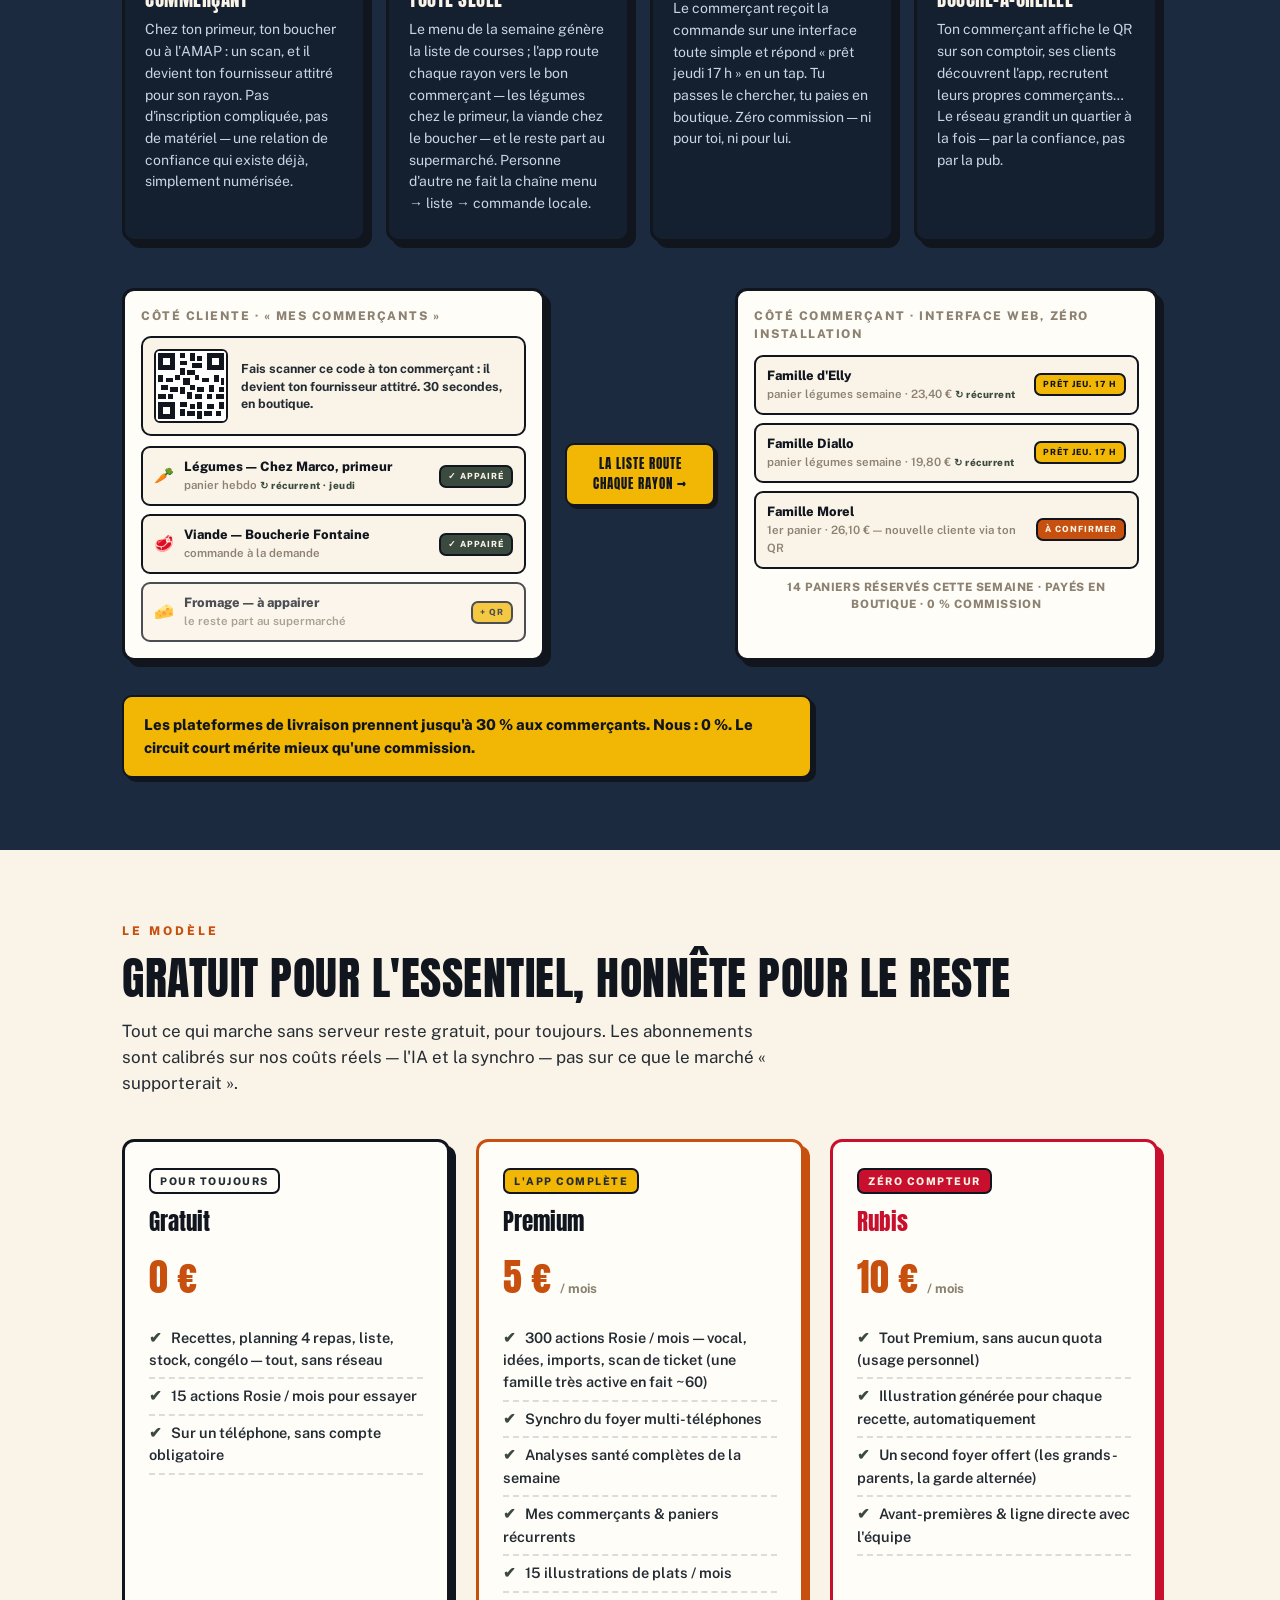
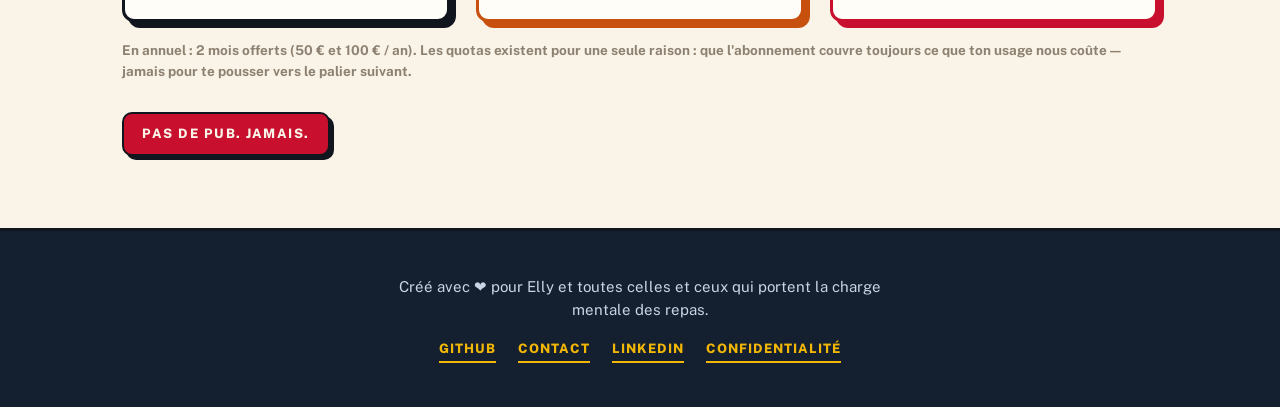
==== commit d1437a58: "Add real app screenshots section after hero banner (4 tabs captured from live app) Co-authored-by: C" ====
--- a/index.html
+++ b/index.html
@@ -160,6 +160,35 @@
     .hero-banner img { max-height: 300px; object-position: center 25%; }
   }
 
+  /* ── Captures réelles ─────────────────────────────────── */
+  .screens { padding: 54px 0 62px; }
+  .screens-grid {
+    display: grid;
+    grid-template-columns: repeat(4, 1fr);
+    gap: 22px;
+    margin-top: 34px;
+  }
+  .screen-shot {
+    margin: 0;
+    background: var(--navy);
+    border-radius: 18px;
+    padding: 10px 10px 12px;
+    box-shadow: 6px 6px 0 0 var(--ink);
+  }
+  .screen-shot img {
+    display: block; width: 100%;
+    border: 2px solid var(--ink); border-radius: 10px;
+  }
+  .screen-shot figcaption {
+    margin-top: 10px; text-align: center;
+    font-family: 'Anton', sans-serif; font-size: 15px;
+    letter-spacing: 2px; text-transform: uppercase;
+    color: var(--yellow);
+  }
+  @media (max-width: 860px) {
+    .screens-grid { grid-template-columns: repeat(2, 1fr); gap: 16px; }
+  }
+
   /* ── Hero ─────────────────────────────────────────────── */
   .hero { padding: 80px 0 90px; }
   .hero .wrap { display: grid; grid-template-columns: 1.15fr 0.85fr; gap: 56px; align-items: center; }
@@ -519,6 +548,32 @@
 <div class="hero-banner" id="top">
   <img src="assets/hero-banner.webp" alt="Rosie retrousse ses manches dans sa cuisine-atelier — Elly Fresh, on peut le faire !" />
 </div>
+
+<!-- ── CAPTURES RÉELLES DE L'APP ────────────────────────── -->
+<section class="screens dark-panel" id="captures">
+  <div class="wrap">
+    <p class="kicker">L'app, pour de vrai</p>
+    <h2 style="color:var(--cream)">Pas une maquette : de vraies captures</h2>
+    <div class="screens-grid">
+      <figure class="screen-shot hard reveal">
+        <img src="assets/screen-accueil.png" alt="Écran Aujourd'hui : Dis-moi tout, repas du soir, liste et stock" loading="lazy" />
+        <figcaption>Aujourd'hui</figcaption>
+      </figure>
+      <figure class="screen-shot hard reveal">
+        <img src="assets/screen-semaine.png" alt="Écran Semaine : dîners planifiés, équilibre Nutri-Score" loading="lazy" />
+        <figcaption>Semaine</figcaption>
+      </figure>
+      <figure class="screen-shot hard reveal">
+        <img src="assets/screen-liste.png" alt="Écran Liste de courses : articles par rayon avec quantités" loading="lazy" />
+        <figcaption>Courses</figcaption>
+      </figure>
+      <figure class="screen-shot hard reveal">
+        <img src="assets/screen-recettes.png" alt="Écran Recettes : catalogue avec temps, coût et Nutri-Score" loading="lazy" />
+        <figcaption>Recettes</figcaption>
+      </figure>
+    </div>
+  </div>
+</section>
 
 <!-- ── HERO ─────────────────────────────────────────────── -->
 <section class="hero dark">
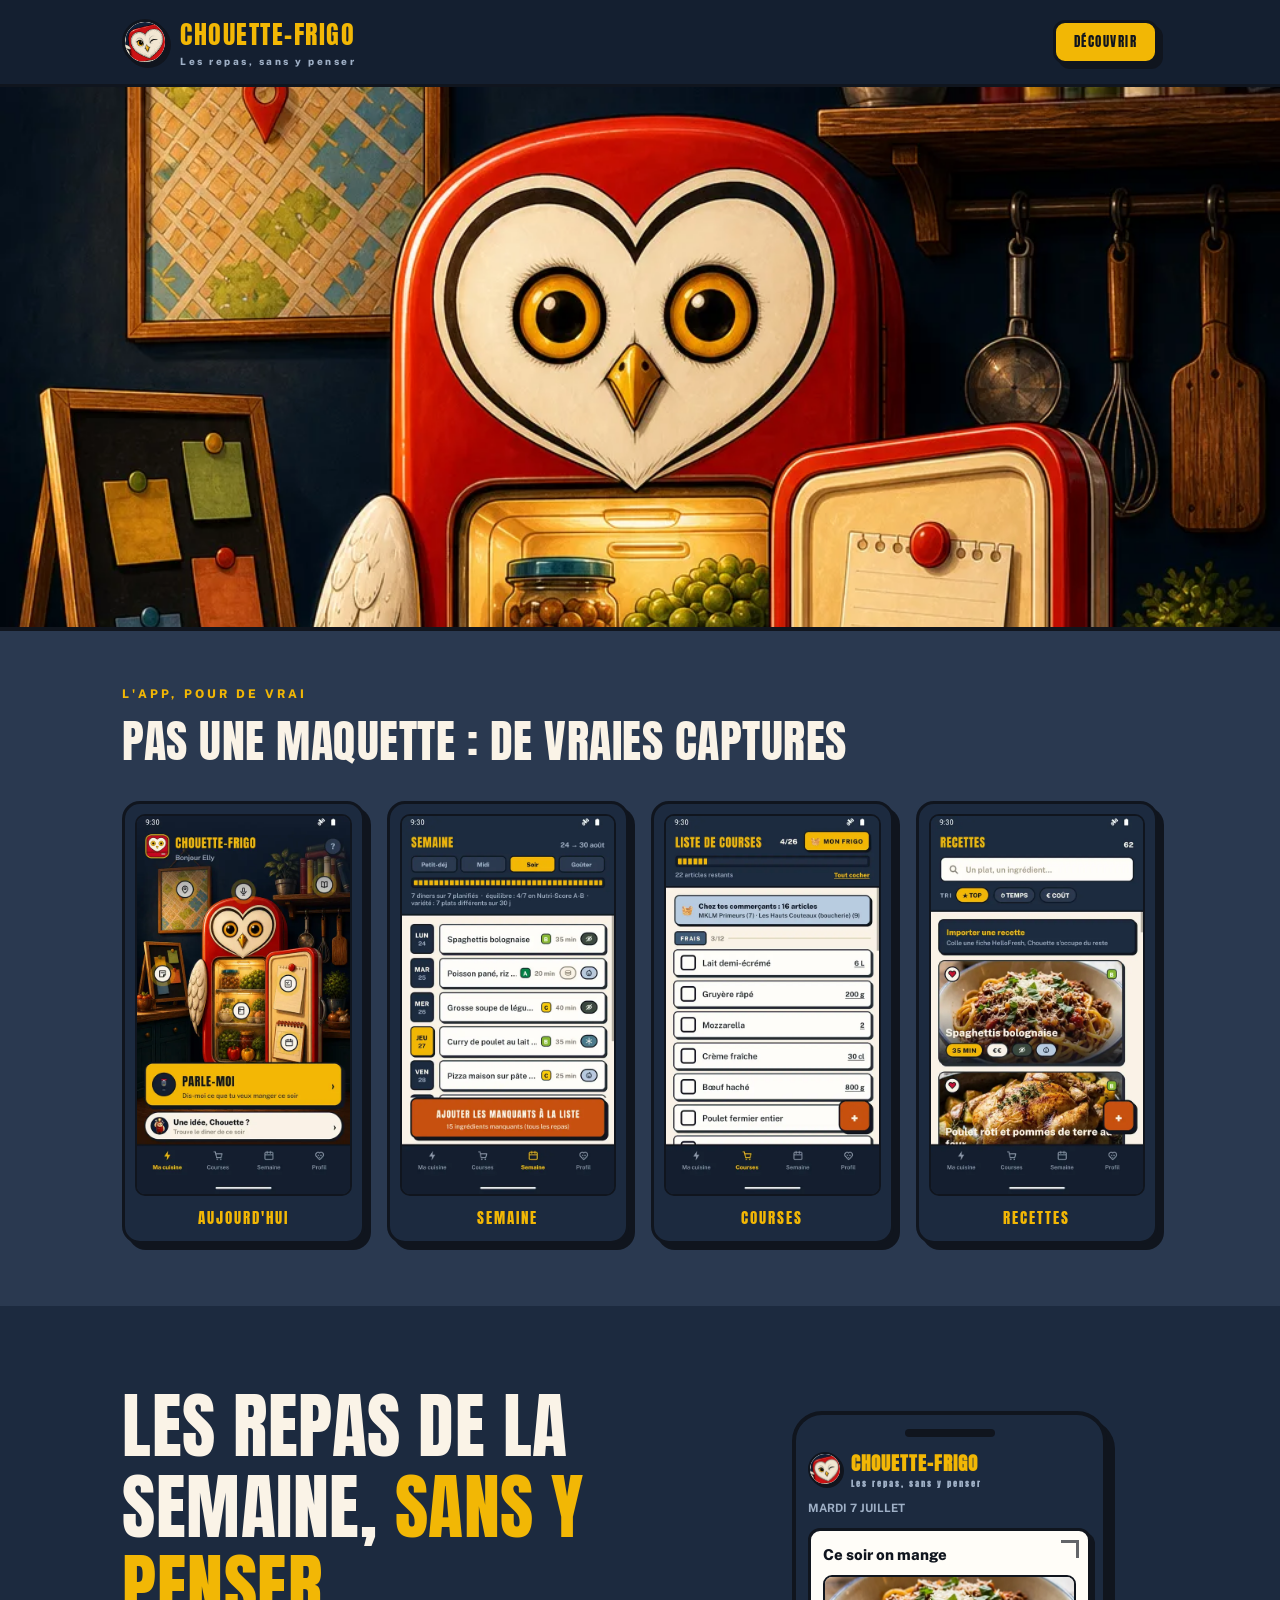
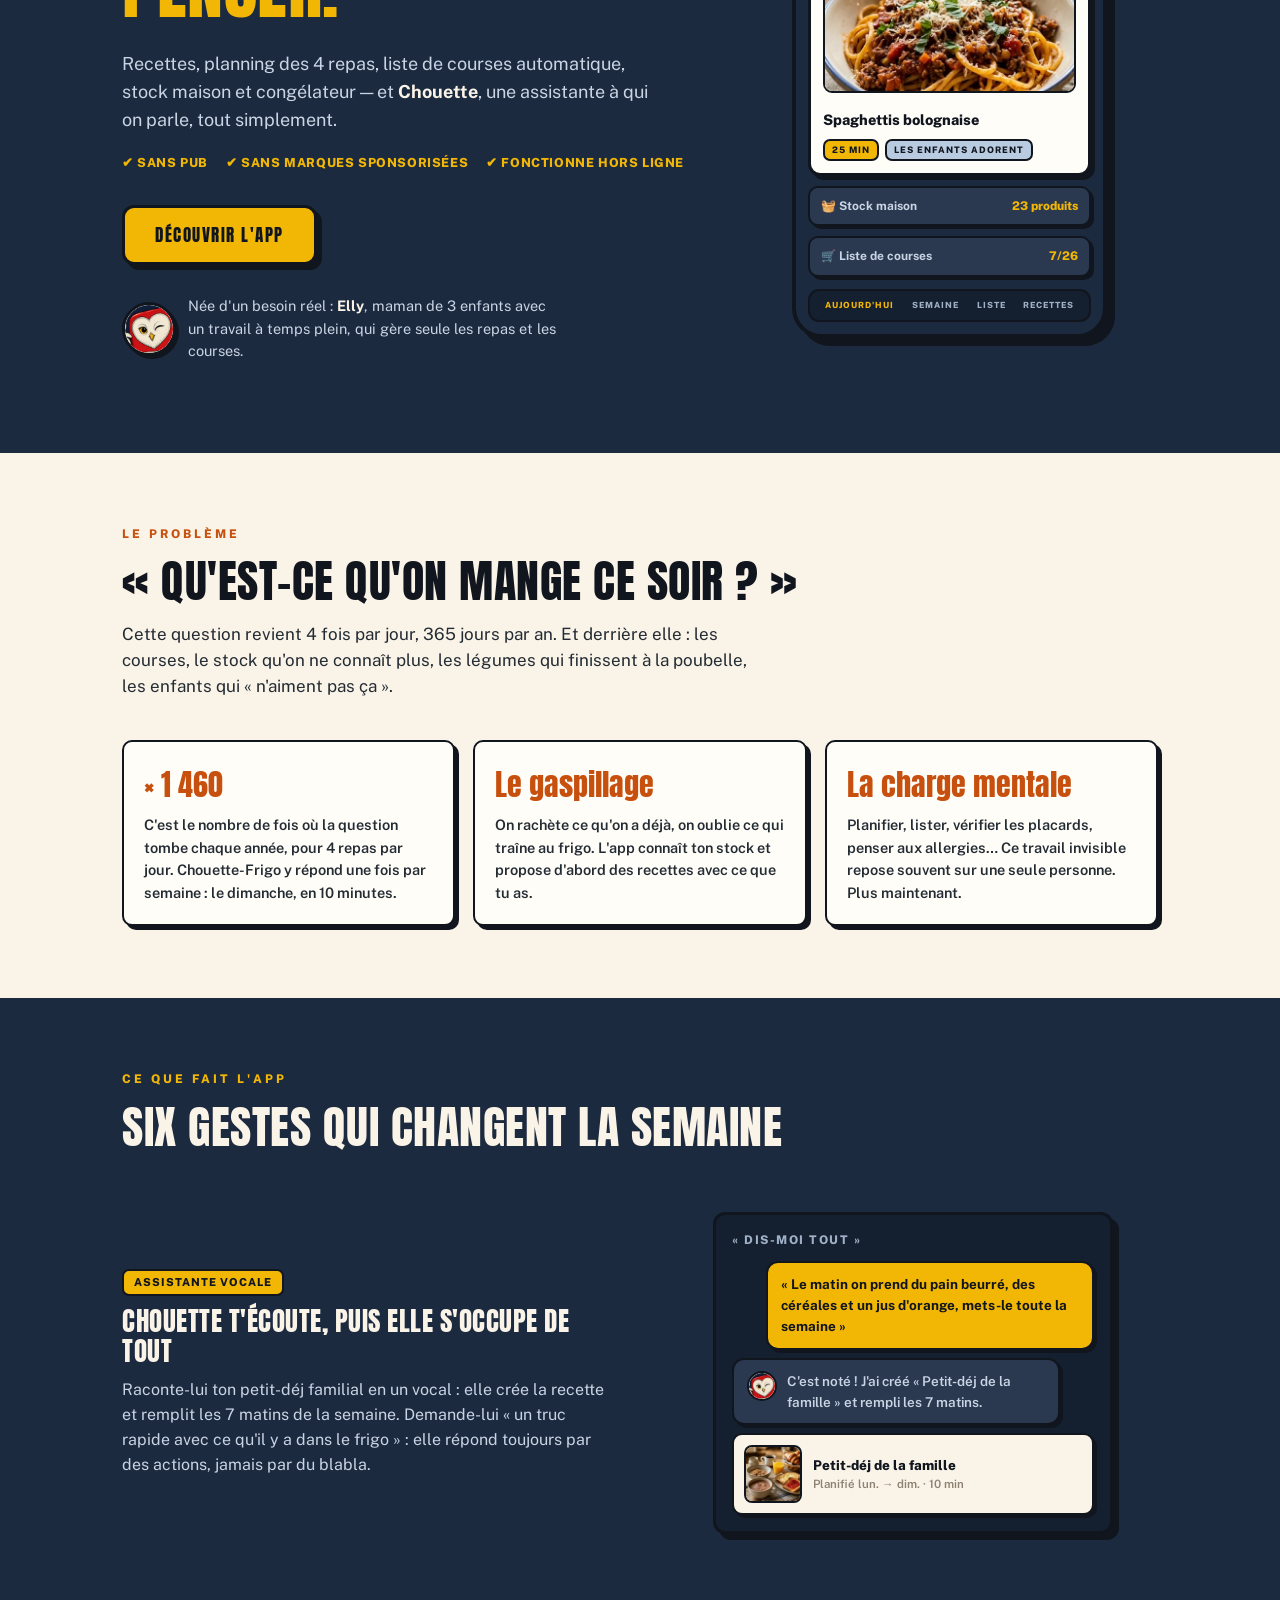
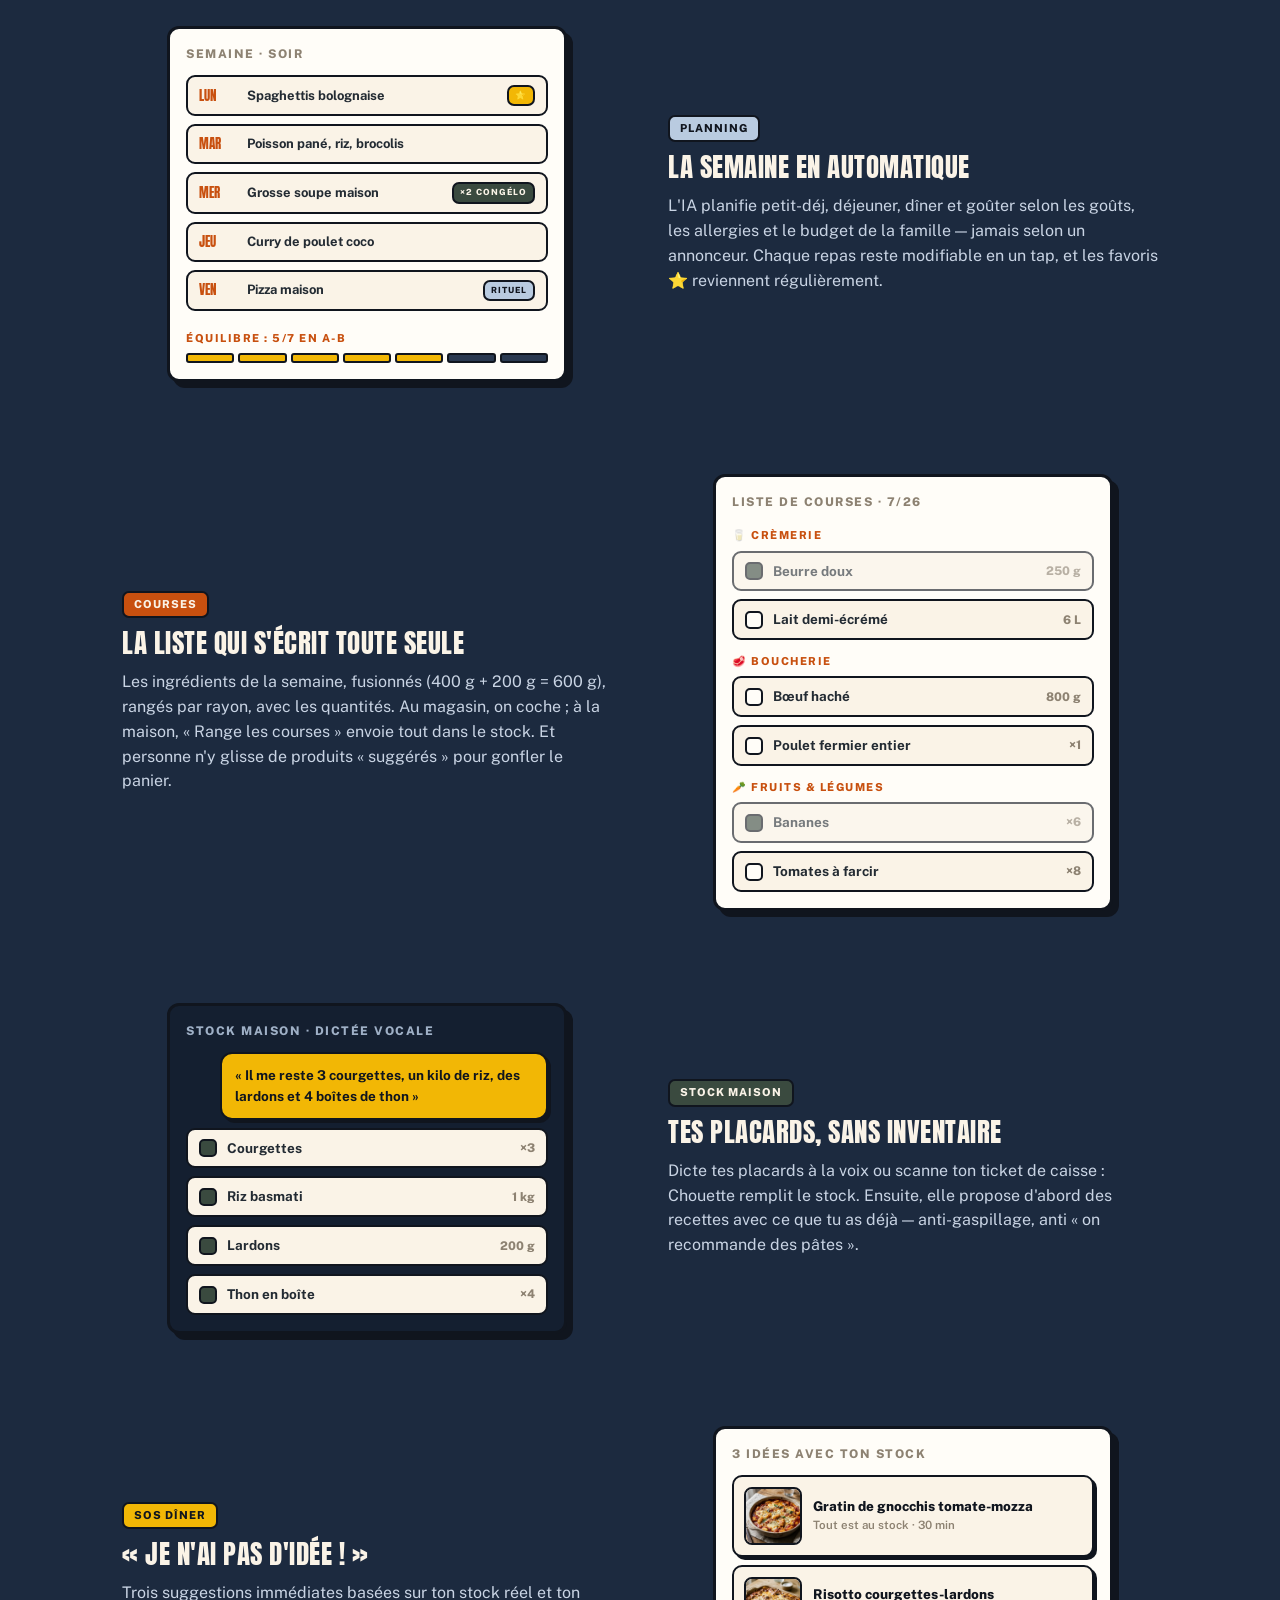
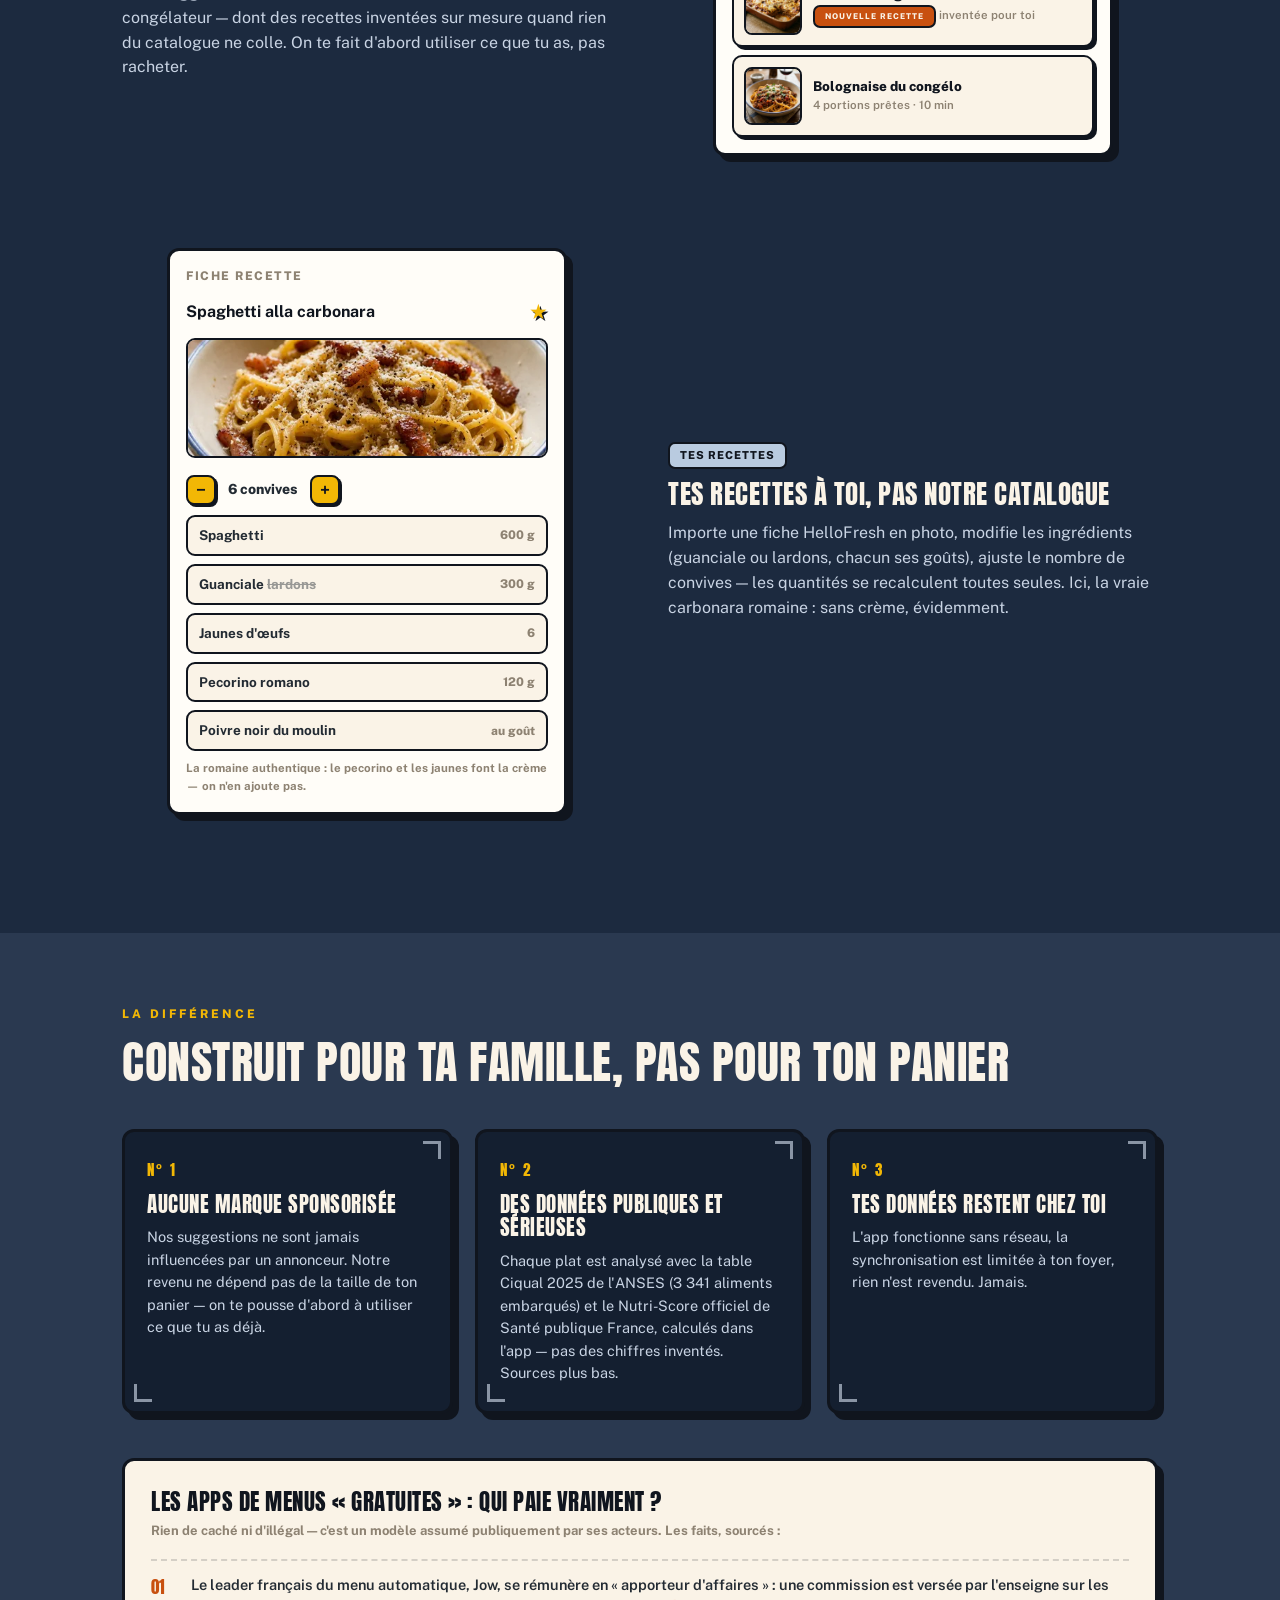
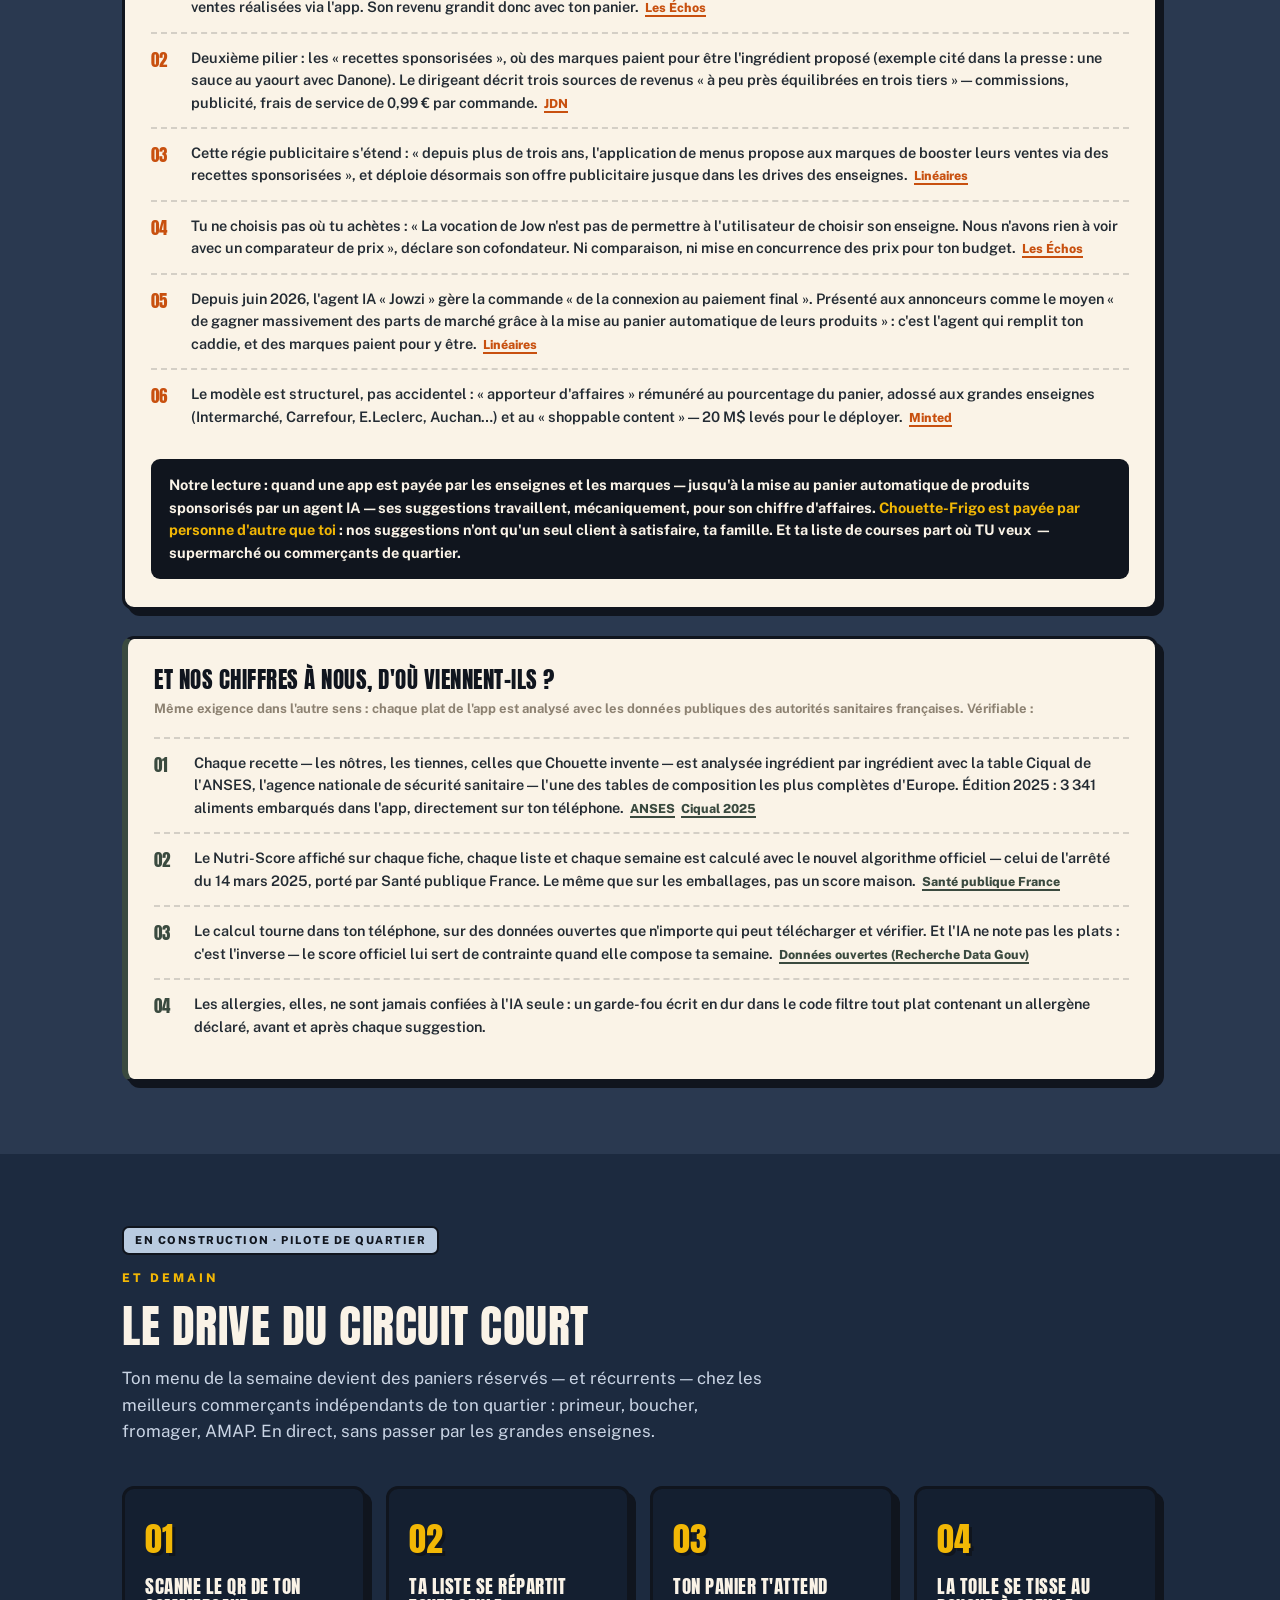
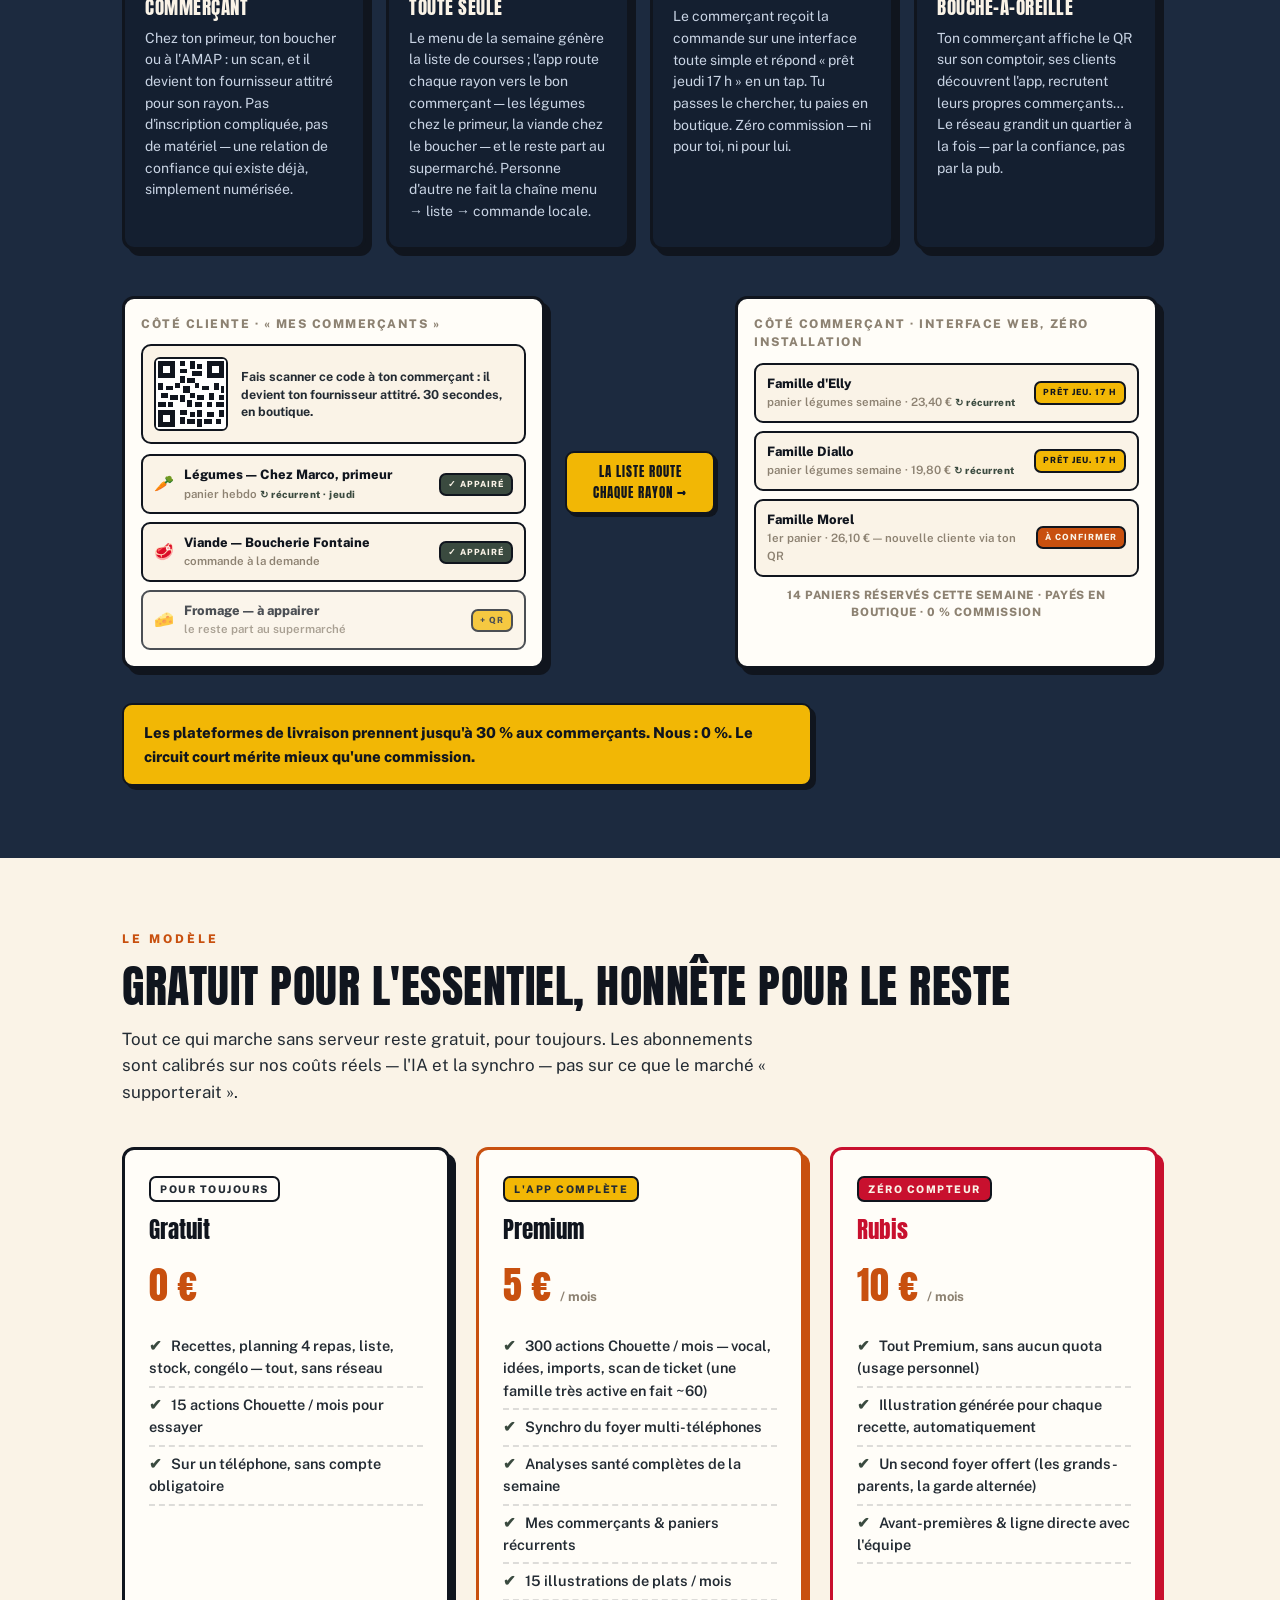
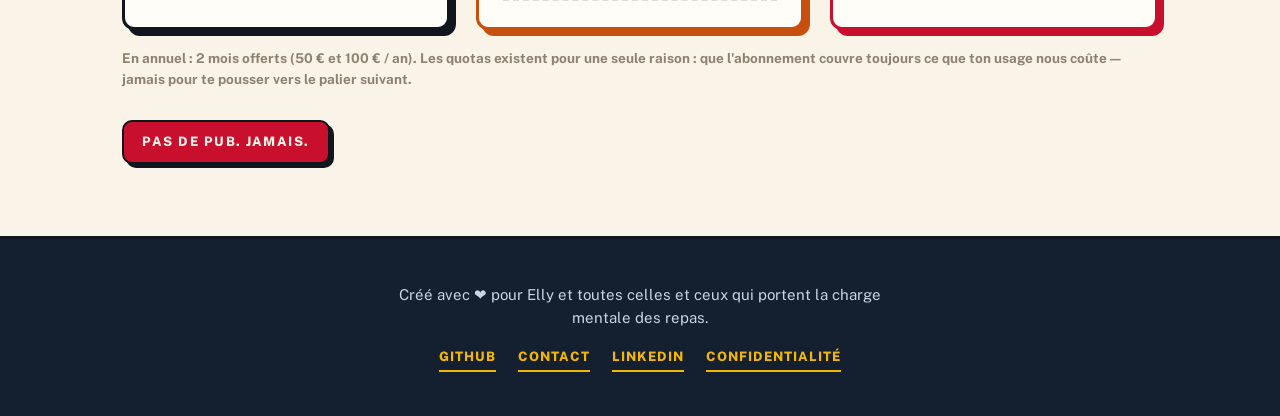
==== commit 45e79fcc: "Align the public site on Chouette-Frigo. Privacy, account deletion and landing now use the public na" ====
--- a/index.html
+++ b/index.html
@@ -3,8 +3,12 @@
 <head>
 <meta charset="utf-8" />
 <meta name="viewport" content="width=device-width, initial-scale=1" />
-<title>Elly Fresh — Les repas de la semaine, sans y penser</title>
-<meta name="description" content="Elly Fresh libère la charge mentale des repas : planning de la semaine, liste de courses automatique, stock maison et Rosie, l'assistante à qui on parle. Sans pub, sans marques sponsorisées." />
+<title>Chouette-Frigo — Les repas de la semaine, sans y penser</title>
+<meta name="description" content="Chouette-Frigo libère la charge mentale des repas : planning de la semaine, liste de courses automatique, stock maison et Chouette, l'assistante à qui on parle. Sans pub, sans marques sponsorisées." />
+<!-- Hors moteurs de recherche jusqu'au lancement public : la page reste
+     accessible par lien (les bêta-testeurs, la fiche Play Store), mais on ne
+     veut pas être trouvé par hasard avant d'être prêt. À retirer au lancement. -->
+<meta name="robots" content="noindex, nofollow" />
 <link rel="preconnect" href="https://fonts.googleapis.com" />
 <link rel="preconnect" href="https://fonts.gstatic.com" crossorigin />
 <link href="https://fonts.googleapis.com/css2?family=Anton&family=Public+Sans:wght@400;600;700;800&display=swap" rel="stylesheet" />
@@ -141,7 +145,7 @@
     font-size: 10px; letter-spacing: 2.5px; color: var(--muted-dark);
   }
 
-  /* ── Bannière d'affiche (Rosie retrousse ses manches) ─── */
+  /* ── Bannière d'affiche (décor Chouette-Frigo) ─── */
   .hero-banner {
     position: relative;
     background: #131c30;
@@ -152,12 +156,10 @@
     width: 100%;
     max-height: 540px;
     object-fit: cover;
-    /* Le wordmark est intégré à l'image : point focal légèrement haut pour
-       garder le visage de Rosie et le logo visibles quand la bannière crop. */
-    object-position: center 25%;
+    object-position: center 40%;
   }
   @media (max-width: 640px) {
-    .hero-banner img { max-height: 300px; object-position: center 25%; }
+    .hero-banner img { max-height: 300px; object-position: center 40%; }
   }
 
   /* ── Captures réelles ─────────────────────────────────── */
@@ -178,7 +180,10 @@
   .screen-shot img {
     display: block; width: 100%;
     border: 2px solid var(--ink); border-radius: 10px;
-  }
+    cursor: zoom-in;
+    transition: transform 0.2s;
+  }
+  .screen-shot img:hover { transform: scale(1.03); }
   .screen-shot figcaption {
     margin-top: 10px; text-align: center;
     font-family: 'Anton', sans-serif; font-size: 15px;
@@ -187,6 +192,27 @@
   }
   @media (max-width: 860px) {
     .screens-grid { grid-template-columns: repeat(2, 1fr); gap: 16px; }
+  }
+
+  /* ── Lightbox (zoom captures) ─────────────────────────── */
+  .lightbox {
+    position: fixed; inset: 0; z-index: 100;
+    display: none; align-items: center; justify-content: center;
+    background: rgba(16, 21, 30, 0.92);
+    cursor: zoom-out;
+    padding: 28px;
+  }
+  .lightbox.open { display: flex; }
+  .lightbox img {
+    max-height: 92vh; max-width: 92vw;
+    border: 3px solid var(--ink); border-radius: 14px;
+    box-shadow: 8px 8px 0 0 var(--ink);
+    background: var(--navy);
+  }
+  .lightbox-close {
+    position: absolute; top: 18px; right: 26px;
+    font-family: 'Anton', sans-serif; font-size: 40px;
+    color: var(--yellow); line-height: 1;
   }
 
   /* ── Hero ─────────────────────────────────────────────── */
@@ -537,8 +563,8 @@
 <header>
   <div class="wrap">
     <a class="brand" href="#top">
-      <img src="assets/rosie-avatar.png" alt="Rosie" />
-      <span>ELLY FRESH<small>ON PEUT LE FAIRE !</small></span>
+      <img src="assets/chouette-avatar.png" alt="Chouette-Frigo" />
+      <span>CHOUETTE-FRIGO<small>Les repas, sans y penser</small></span>
     </a>
     <a class="btn" style="font-size:13px; padding:9px 18px;" href="#features">Découvrir</a>
   </div>
@@ -546,7 +572,7 @@
 
 <!-- ── BANNIÈRE D'AFFICHE ───────────────────────────────── -->
 <div class="hero-banner" id="top">
-  <img src="assets/hero-banner.webp" alt="Rosie retrousse ses manches dans sa cuisine-atelier — Elly Fresh, on peut le faire !" />
+  <img src="assets/hero-banner.webp" alt="Chouette-Frigo, l'assistant familial mi-chouette mi-frigo" />
 </div>
 
 <!-- ── CAPTURES RÉELLES DE L'APP ────────────────────────── -->
@@ -556,19 +582,19 @@
     <h2 style="color:var(--cream)">Pas une maquette : de vraies captures</h2>
     <div class="screens-grid">
       <figure class="screen-shot hard reveal">
-        <img src="assets/screen-accueil.png" alt="Écran Aujourd'hui : Dis-moi tout, repas du soir, liste et stock" loading="lazy" />
+        <img src="assets/screen-accueil.webp" alt="Écran Aujourd'hui : Dis-moi tout, repas du soir, liste et stock" loading="lazy" />
         <figcaption>Aujourd'hui</figcaption>
       </figure>
       <figure class="screen-shot hard reveal">
-        <img src="assets/screen-semaine.png" alt="Écran Semaine : dîners planifiés, équilibre Nutri-Score" loading="lazy" />
+        <img src="assets/screen-semaine.webp" alt="Écran Semaine : dîners planifiés, équilibre Nutri-Score" loading="lazy" />
         <figcaption>Semaine</figcaption>
       </figure>
       <figure class="screen-shot hard reveal">
-        <img src="assets/screen-liste.png" alt="Écran Liste de courses : articles par rayon avec quantités" loading="lazy" />
+        <img src="assets/screen-liste.webp" alt="Écran Liste de courses : articles par rayon avec quantités" loading="lazy" />
         <figcaption>Courses</figcaption>
       </figure>
       <figure class="screen-shot hard reveal">
-        <img src="assets/screen-recettes.png" alt="Écran Recettes : catalogue avec temps, coût et Nutri-Score" loading="lazy" />
+        <img src="assets/screen-recettes.webp" alt="Écran Recettes : catalogue avec temps, coût et Nutri-Score" loading="lazy" />
         <figcaption>Recettes</figcaption>
       </figure>
     </div>
@@ -582,7 +608,7 @@
       <h1>Les repas de la semaine, <em>sans y penser.</em></h1>
       <p class="sub">
         Recettes, planning des 4 repas, liste de courses automatique, stock
-        maison et congélateur — et <b style="color:var(--cream)">Rosie</b>, une
+        maison et congélateur — et <b style="color:var(--cream)">Chouette</b>, une
         assistante à qui on parle, tout simplement.
       </p>
       <div class="assurances">
@@ -592,7 +618,7 @@
       </div>
       <a class="btn" href="#features">Découvrir l'app</a>
       <div class="rosie-line">
-        <img src="assets/rosie-avatar.png" alt="Rosie, la mascotte d'Elly Fresh" />
+        <img src="assets/chouette-avatar.png" alt="Chouette, la mascotte de Chouette-Frigo" />
         <p style="font-size:14.5px; max-width:26em;">
           Née d'un besoin réel : <b>Elly</b>, maman de 3 enfants avec un travail
           à temps plein, qui gère seule les repas et les courses.
@@ -605,8 +631,8 @@
         <div class="notch"></div>
         <div class="screen">
           <div class="mini-brand">
-            <img src="assets/rosie-avatar.png" alt="" />
-            <b>ELLY FRESH<small>ON PEUT LE FAIRE !</small></b>
+            <img src="assets/chouette-avatar.png" alt="" />
+            <b>CHOUETTE-FRIGO<small>Les repas, sans y penser</small></b>
           </div>
           <div class="mini-date">MARDI 7 JUILLET</div>
           <div class="mini-card brackets" style="color:var(--ink)">
@@ -642,7 +668,7 @@
     <div class="pain-grid">
       <div class="pain hard-sm reveal">
         <span class="big">×&nbsp;1&nbsp;460</span>
-        <p>C'est le nombre de fois où la question tombe chaque année, pour 4 repas par jour. Elly Fresh y répond une fois par semaine : le dimanche, en 10 minutes.</p>
+        <p>C'est le nombre de fois où la question tombe chaque année, pour 4 repas par jour. Chouette-Frigo y répond une fois par semaine : le dimanche, en 10 minutes.</p>
       </div>
       <div class="pain hard-sm reveal">
         <span class="big">Le gaspillage</span>
@@ -662,11 +688,11 @@
     <p class="kicker">Ce que fait l'app</p>
     <h2 style="color:var(--cream)">Six gestes qui changent la semaine</h2>
 
-    <!-- 1. Rosie vocale -->
+    <!-- 1. Chouette vocale -->
     <div class="feature">
       <div>
         <span class="chip">Assistante vocale</span>
-        <h3>Rosie t'écoute, puis elle s'occupe de tout</h3>
+        <h3>Chouette t'écoute, puis elle s'occupe de tout</h3>
         <p>
           Raconte-lui ton petit-déj familial en un vocal : elle crée la recette
           et remplit les 7 matins de la semaine. Demande-lui « un truc rapide
@@ -680,8 +706,8 @@
           <div class="vstack">
             <div class="bubble user">« Le matin on prend du pain beurré, des céréales et un jus d'orange, mets-le toute la semaine »</div>
             <div class="bubble rosie">
-              <img src="assets/rosie-avatar.png" alt="" />
-              <span>C'est noté ! J'ai créé « Petit-déj de la famille » et rempli les 7 matins. On peut le faire !</span>
+              <img src="assets/chouette-avatar.png" alt="" />
+              <span>C'est noté ! J'ai créé « Petit-déj de la famille » et rempli les 7 matins.</span>
             </div>
             <div class="suggestion">
               <img src="assets/petit-dej.webp" alt="Plateau de petit-déjeuner" />
@@ -758,7 +784,7 @@
         <span class="chip khaki">Stock maison</span>
         <h3>Tes placards, sans inventaire</h3>
         <p>
-          Dicte tes placards à la voix ou scanne ton ticket de caisse : Rosie
+          Dicte tes placards à la voix ou scanne ton ticket de caisse : Chouette
           remplit le stock. Ensuite, elle propose d'abord des recettes avec ce
           que tu as déjà — anti-gaspillage, anti « on recommande des pâtes ».
         </p>
@@ -955,7 +981,7 @@
         Notre lecture : quand une app est payée par les enseignes et les
         marques — jusqu'à la mise au panier automatique de produits sponsorisés
         par un agent IA — ses suggestions travaillent, mécaniquement, pour son
-        chiffre d'affaires. <b>Elly Fresh est payée par personne d'autre que
+        chiffre d'affaires. <b>Chouette-Frigo est payée par personne d'autre que
         toi</b> : nos suggestions n'ont qu'un seul client à satisfaire, ta
         famille. Et ta liste de courses part où TU veux — supermarché ou
         commerçants de quartier.
@@ -971,7 +997,7 @@
       <div class="fact">
         <span class="fn">01</span>
         <p>
-          Chaque recette — les nôtres, les tiennes, celles que Rosie invente —
+          Chaque recette — les nôtres, les tiennes, celles que Chouette invente —
           est analysée ingrédient par ingrédient avec la table Ciqual de
           l'ANSES, l'agence nationale de sécurité sanitaire — l'une des tables
           de composition les plus complètes d'Europe. Édition 2025 : 3 341
@@ -1146,7 +1172,7 @@
         <div class="amount">0 €</div>
         <ul>
           <li>Recettes, planning 4 repas, liste, stock, congélo — tout, sans réseau</li>
-          <li>15 actions Rosie / mois pour essayer</li>
+          <li>15 actions Chouette / mois pour essayer</li>
           <li>Sur un téléphone, sans compte obligatoire</li>
         </ul>
       </div>
@@ -1155,7 +1181,7 @@
         <div class="tier">Premium</div>
         <div class="amount">5 € <small>/ mois</small></div>
         <ul>
-          <li>300 actions Rosie / mois — vocal, idées, imports, scan de ticket (une famille très active en fait ~60)</li>
+          <li>300 actions Chouette / mois — vocal, idées, imports, scan de ticket (une famille très active en fait ~60)</li>
           <li>Synchro du foyer multi-téléphones</li>
           <li>Analyses santé complètes de la semaine</li>
           <li>Mes commerçants &amp; paniers récurrents</li>
@@ -1192,12 +1218,17 @@
     </p>
     <div class="links">
       <a href="https://github.com" target="_blank" rel="noopener">GitHub</a>
-      <a href="mailto:contact@ellyfresh.app">Contact</a>
+      <a href="mailto:contact@ellyfresh.fr">Contact</a>
       <a href="https://www.linkedin.com" target="_blank" rel="noopener">LinkedIn</a>
       <a href="confidentialite.html">Confidentialité</a>
     </div>
   </div>
 </footer>
+
+<div class="lightbox" id="lightbox" role="dialog" aria-label="Capture agrandie">
+  <img src="" alt="" />
+  <span class="lightbox-close" aria-hidden="true">×</span>
+</div>
 
 <script>
   // Seule animation autorisée : apparition des sections au scroll.
@@ -1206,6 +1237,24 @@
     { threshold: 0.15 },
   );
   document.querySelectorAll('.reveal').forEach((el) => io.observe(el));
+
+  // Zoom sur les captures de l'app.
+  const lightbox = document.getElementById('lightbox');
+  const lightboxImg = lightbox.querySelector('img');
+  document.querySelectorAll('.screen-shot img').forEach((img) => {
+    img.addEventListener('click', () => {
+      lightboxImg.src = img.src;
+      lightboxImg.alt = img.alt;
+      lightbox.classList.add('open');
+      document.body.style.overflow = 'hidden';
+    });
+  });
+  const closeLightbox = () => {
+    lightbox.classList.remove('open');
+    document.body.style.overflow = '';
+  };
+  lightbox.addEventListener('click', closeLightbox);
+  document.addEventListener('keydown', (e) => e.key === 'Escape' && closeLightbox());
 </script>
 </body>
 </html>
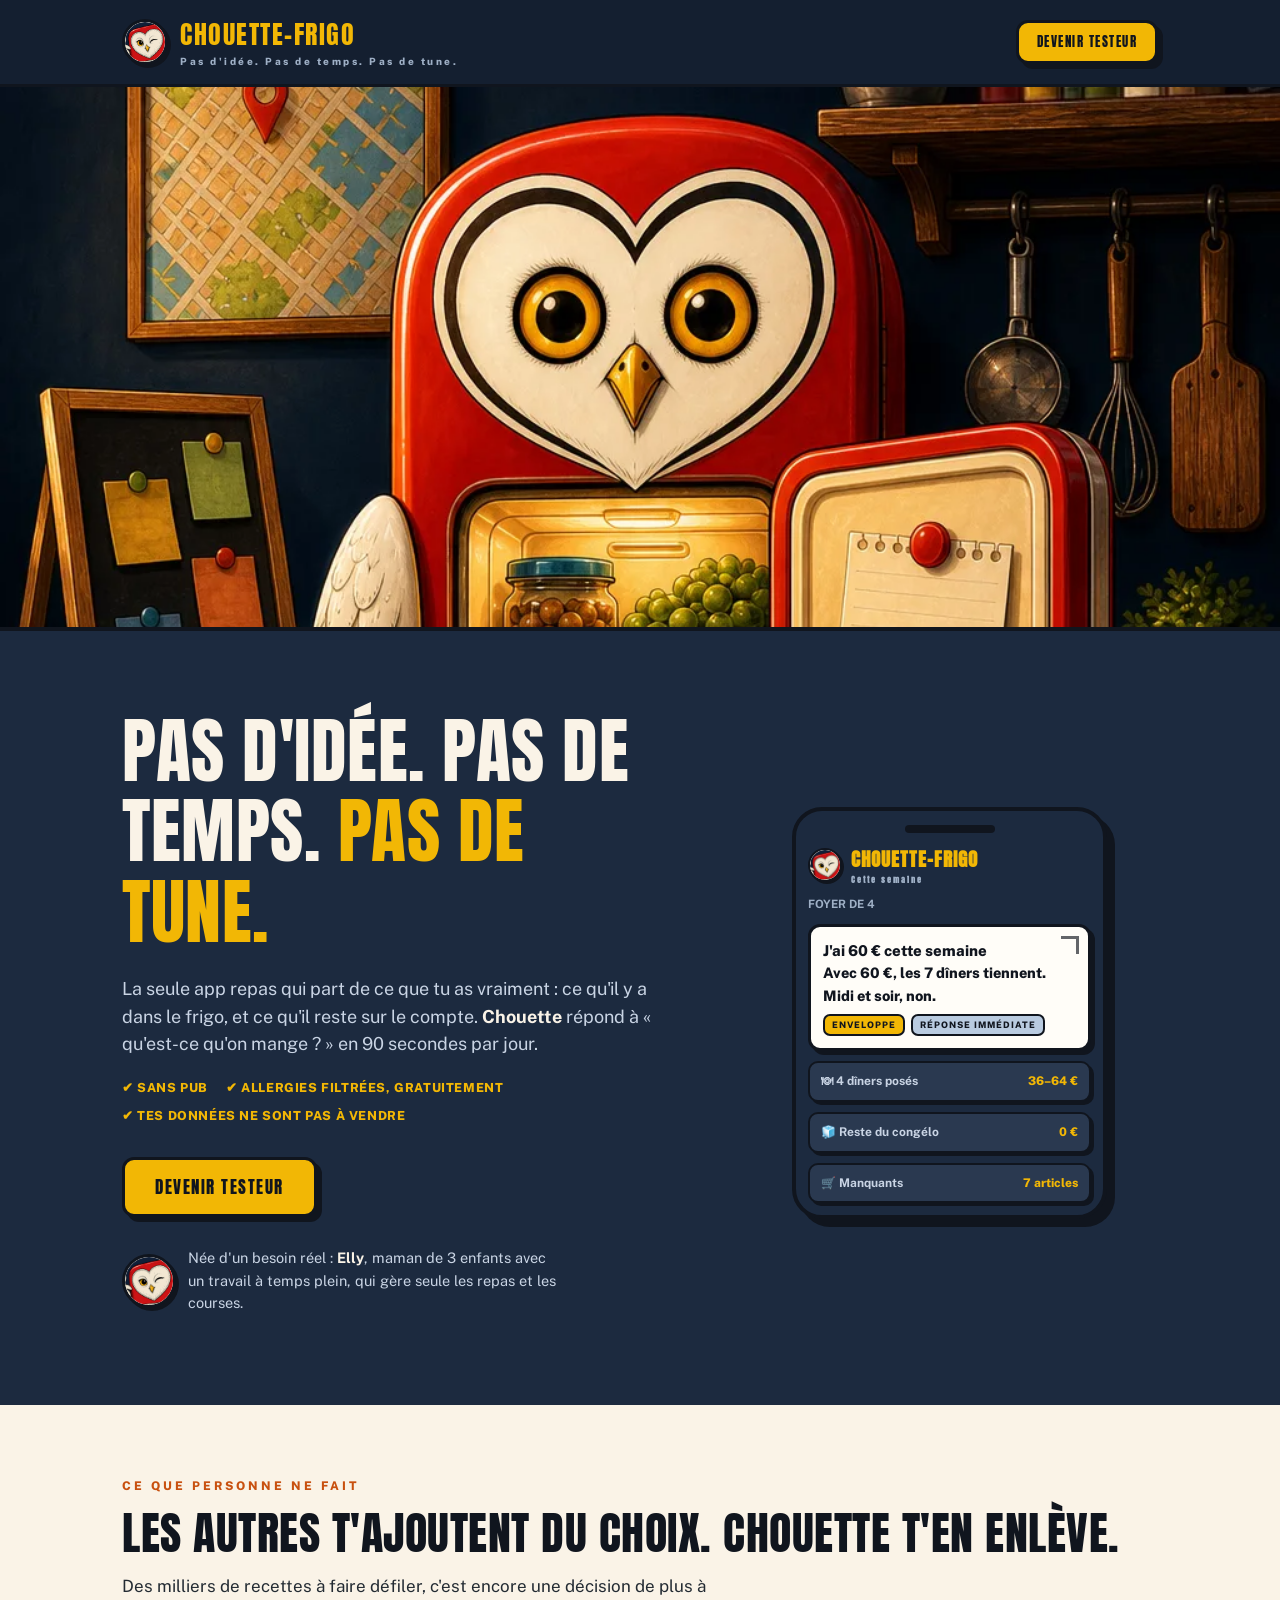
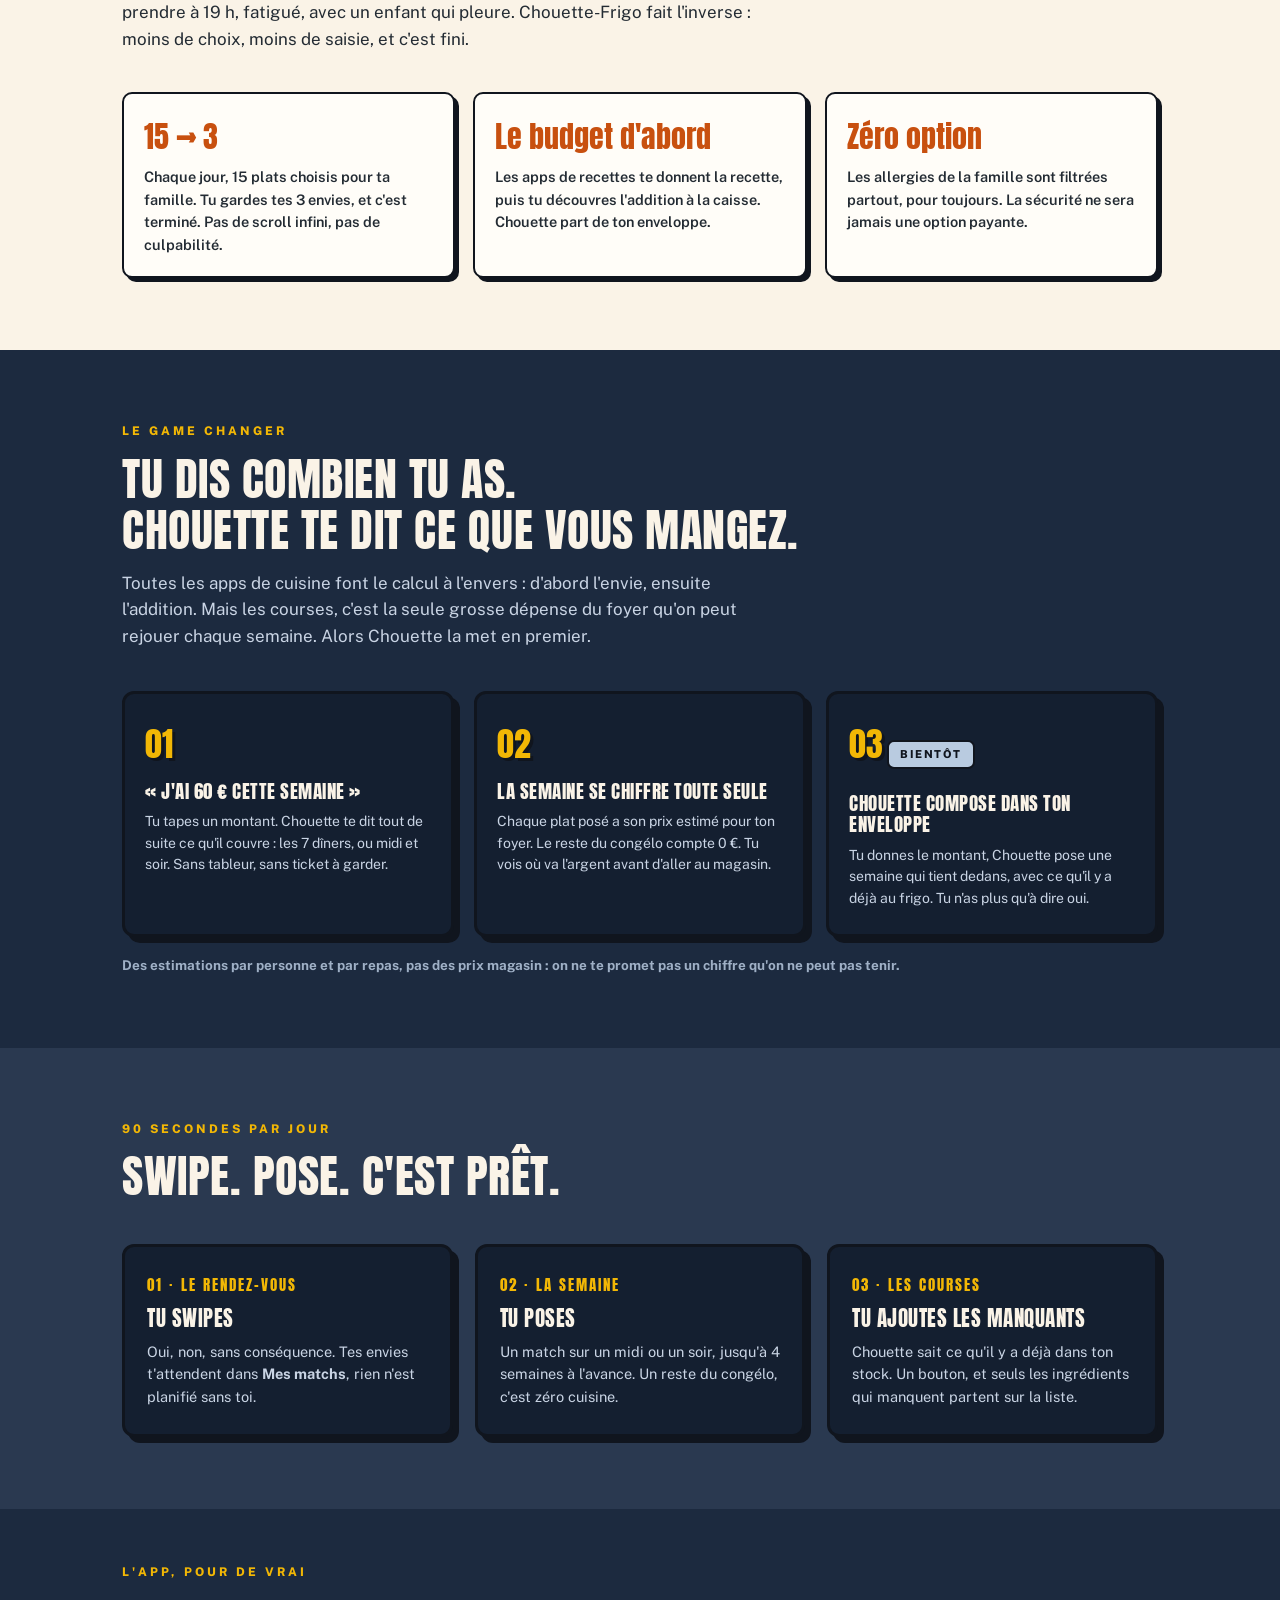
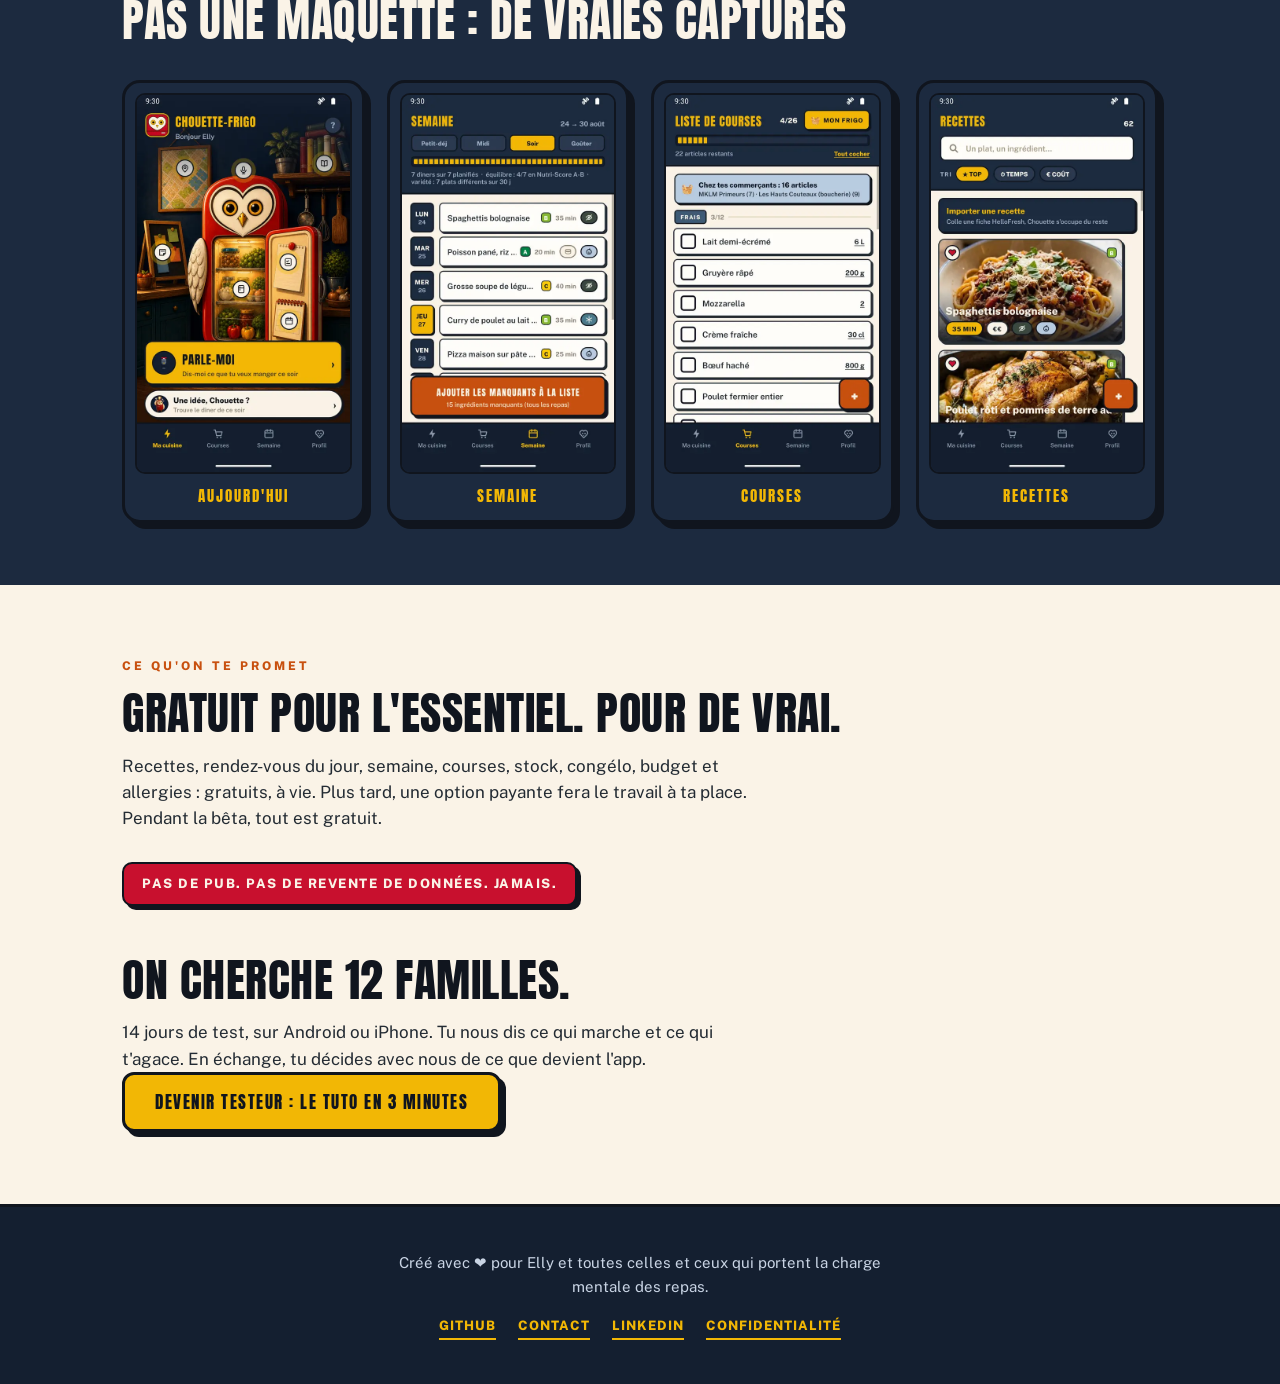
==== commit 9a6098d5: "Rewrite the landing around the budget, add the beta tester tutorial (Android + iPhone), share the st" ====
--- a/index.html
+++ b/index.html
@@ -3,8 +3,8 @@
 <head>
 <meta charset="utf-8" />
 <meta name="viewport" content="width=device-width, initial-scale=1" />
-<title>Chouette-Frigo — Les repas de la semaine, sans y penser</title>
-<meta name="description" content="Chouette-Frigo libère la charge mentale des repas : planning de la semaine, liste de courses automatique, stock maison et Chouette, l'assistante à qui on parle. Sans pub, sans marques sponsorisées." />
+<title>Chouette-Frigo — Pas d'idée. Pas de temps. Pas de tune.</title>
+<meta name="description" content="Chouette-Frigo répond à « qu'est-ce qu'on mange ? » en 90 secondes par jour, en partant de ton frigo et de ton budget : 15 plats, 3 envies, la semaine et les courses. Allergies filtrées gratuitement, sans pub." />
 <!-- Hors moteurs de recherche jusqu'au lancement public : la page reste
      accessible par lien (les bêta-testeurs, la fiche Play Store), mais on ne
      veut pas être trouvé par hasard avant d'être prêt. À retirer au lancement. -->
@@ -12,551 +12,7 @@
 <link rel="preconnect" href="https://fonts.googleapis.com" />
 <link rel="preconnect" href="https://fonts.gstatic.com" crossorigin />
 <link href="https://fonts.googleapis.com/css2?family=Anton&family=Public+Sans:wght@400;600;700;800&display=swap" rel="stylesheet" />
-<style>
-  :root {
-    --navy: #1C2A3F;
-    --navy-panel: #2A3950;
-    --navy-deep: #141F30;
-    --cream: #FAF3E7;
-    --card: #FFFDF8;
-    --ink: #10151E;
-    --slate: #232B33;
-    --yellow: #F2B705;
-    --rust: #C8500F;
-    --red: #C8102E;
-    --khaki: #3A4A3F;
-    --pale-blue: #B9CBE0;
-    --on-dark: #C9D4E4;
-    --muted-dark: #9FB0C6;
-    --taupe: #8D8272;
-  }
-
-  * { margin: 0; padding: 0; box-sizing: border-box; }
-  html { scroll-behavior: smooth; }
-  body {
-    font-family: 'Public Sans', sans-serif;
-    background: var(--navy);
-    color: var(--on-dark);
-    line-height: 1.55;
-    overflow-x: hidden;
-  }
-
-  h1, h2, h3, .poster {
-    font-family: 'Anton', sans-serif;
-    text-transform: uppercase;
-    letter-spacing: 0.5px;
-    font-weight: 400;
-    line-height: 1.12;
-  }
-
-  .wrap { max-width: 1080px; margin: 0 auto; padding: 0 22px; }
-  section { padding: 72px 0; }
-
-  /* ── Signatures visuelles ─────────────────────────────── */
-  .hard {
-    border: 3px solid var(--ink);
-    border-radius: 12px;
-    box-shadow: 6px 6px 0 0 var(--ink);
-  }
-  .hard-sm {
-    border: 2px solid var(--ink);
-    border-radius: 10px;
-    box-shadow: 4px 4px 0 0 var(--ink);
-  }
-
-  .chip {
-    display: inline-block;
-    font-weight: 800;
-    font-size: 11px;
-    text-transform: uppercase;
-    letter-spacing: 1px;
-    color: var(--ink);
-    background: var(--yellow);
-    border: 2px solid var(--ink);
-    border-radius: 7px;
-    padding: 3px 10px;
-  }
-  .chip.blue { background: var(--pale-blue); }
-  .chip.rust { background: var(--rust); color: var(--cream); }
-  .chip.khaki { background: var(--khaki); color: var(--cream); }
-
-  .btn {
-    display: inline-block;
-    font-family: 'Anton', sans-serif;
-    text-transform: uppercase;
-    letter-spacing: 1.5px;
-    font-size: 17px;
-    color: var(--ink);
-    background: var(--yellow);
-    border: 3px solid var(--ink);
-    border-radius: 12px;
-    box-shadow: 5px 5px 0 0 var(--ink);
-    padding: 14px 30px;
-    text-decoration: none;
-    transition: transform 0.06s, box-shadow 0.06s;
-  }
-  .btn:active { transform: translate(3px, 3px); box-shadow: 2px 2px 0 0 var(--ink); }
-
-  /* Crochets de coin */
-  .brackets { position: relative; }
-  .brackets::before, .brackets::after {
-    content: '';
-    position: absolute;
-    width: 15px; height: 15px;
-    border-color: currentColor;
-    border-style: solid;
-    opacity: 0.65;
-  }
-  .brackets::before { top: 9px; right: 9px; border-width: 3px 3px 0 0; }
-  .brackets::after { bottom: 9px; left: 9px; border-width: 0 0 3px 3px; }
-  /* Sur la carte du téléphone, le crochet bas-gauche chevauchait les chips. */
-  .mini-card.brackets::after { content: none; }
-
-  /* Jauge crantée */
-  .gauge { display: flex; gap: 4px; }
-  .gauge i {
-    flex: 1; height: 10px;
-    background: var(--navy-panel);
-    border: 2px solid var(--ink);
-    border-radius: 3px;
-  }
-  .gauge i.on { background: var(--yellow); }
-
-  /* Apparition au scroll (seule animation) */
-  .reveal { opacity: 0; transform: translateY(22px); transition: opacity 0.55s, transform 0.55s; }
-  .reveal.in { opacity: 1; transform: none; }
-
-  /* ── Top bar ──────────────────────────────────────────── */
-  header {
-    background: var(--navy-deep);
-    border-bottom: 3px solid var(--ink);
-    padding: 14px 0;
-  }
-  header .wrap { display: flex; align-items: center; justify-content: space-between; gap: 12px; }
-  .brand { display: flex; align-items: center; gap: 12px; text-decoration: none; }
-  .brand img {
-    width: 46px; height: 46px; border-radius: 50%;
-    border: 3px solid var(--ink); background: var(--cream);
-    box-shadow: 3px 3px 0 0 var(--ink);
-  }
-  .brand span { font-family: 'Anton', sans-serif; font-size: 26px; color: var(--yellow); letter-spacing: 1.5px; }
-  .brand small {
-    display: block; font-family: 'Public Sans', sans-serif; font-weight: 800;
-    font-size: 10px; letter-spacing: 2.5px; color: var(--muted-dark);
-  }
-
-  /* ── Bannière d'affiche (décor Chouette-Frigo) ─── */
-  .hero-banner {
-    position: relative;
-    background: #131c30;
-    border-bottom: 4px solid var(--ink);
-  }
-  .hero-banner img {
-    display: block;
-    width: 100%;
-    max-height: 540px;
-    object-fit: cover;
-    object-position: center 40%;
-  }
-  @media (max-width: 640px) {
-    .hero-banner img { max-height: 300px; object-position: center 40%; }
-  }
-
-  /* ── Captures réelles ─────────────────────────────────── */
-  .screens { padding: 54px 0 62px; }
-  .screens-grid {
-    display: grid;
-    grid-template-columns: repeat(4, 1fr);
-    gap: 22px;
-    margin-top: 34px;
-  }
-  .screen-shot {
-    margin: 0;
-    background: var(--navy);
-    border-radius: 18px;
-    padding: 10px 10px 12px;
-    box-shadow: 6px 6px 0 0 var(--ink);
-  }
-  .screen-shot img {
-    display: block; width: 100%;
-    border: 2px solid var(--ink); border-radius: 10px;
-    cursor: zoom-in;
-    transition: transform 0.2s;
-  }
-  .screen-shot img:hover { transform: scale(1.03); }
-  .screen-shot figcaption {
-    margin-top: 10px; text-align: center;
-    font-family: 'Anton', sans-serif; font-size: 15px;
-    letter-spacing: 2px; text-transform: uppercase;
-    color: var(--yellow);
-  }
-  @media (max-width: 860px) {
-    .screens-grid { grid-template-columns: repeat(2, 1fr); gap: 16px; }
-  }
-
-  /* ── Lightbox (zoom captures) ─────────────────────────── */
-  .lightbox {
-    position: fixed; inset: 0; z-index: 100;
-    display: none; align-items: center; justify-content: center;
-    background: rgba(16, 21, 30, 0.92);
-    cursor: zoom-out;
-    padding: 28px;
-  }
-  .lightbox.open { display: flex; }
-  .lightbox img {
-    max-height: 92vh; max-width: 92vw;
-    border: 3px solid var(--ink); border-radius: 14px;
-    box-shadow: 8px 8px 0 0 var(--ink);
-    background: var(--navy);
-  }
-  .lightbox-close {
-    position: absolute; top: 18px; right: 26px;
-    font-family: 'Anton', sans-serif; font-size: 40px;
-    color: var(--yellow); line-height: 1;
-  }
-
-  /* ── Hero ─────────────────────────────────────────────── */
-  .hero { padding: 80px 0 90px; }
-  .hero .wrap { display: grid; grid-template-columns: 1.15fr 0.85fr; gap: 56px; align-items: center; }
-  .hero h1 { font-size: clamp(42px, 6vw, 72px); color: var(--cream); }
-  .hero h1 em { font-style: normal; color: var(--yellow); }
-  .hero p.sub { font-size: 18px; margin: 22px 0 20px; max-width: 30em; }
-  .assurances { display: flex; flex-wrap: wrap; gap: 8px 18px; margin-bottom: 32px; }
-  .assurances span {
-    font-size: 12.5px; font-weight: 800; letter-spacing: 0.6px;
-    text-transform: uppercase; color: var(--yellow);
-  }
-  .hero .rosie-line { display: flex; align-items: center; gap: 12px; margin-top: 30px; }
-  .hero .rosie-line img {
-    width: 54px; height: 54px; border-radius: 50%;
-    border: 3px solid var(--ink); background: var(--cream);
-    box-shadow: 3px 3px 0 0 var(--ink);
-  }
-  .hero .rosie-line b { color: var(--cream); }
-
-  /* ── Téléphone dessiné en CSS ─────────────────────────── */
-  .phone {
-    width: 315px; margin: 0 auto;
-    background: var(--navy);
-    border: 4px solid var(--ink);
-    border-radius: 30px;
-    box-shadow: 8px 8px 0 0 var(--ink);
-    padding: 14px 12px 12px;
-  }
-  .phone .notch {
-    width: 90px; height: 8px; margin: 0 auto 12px;
-    background: var(--ink); border-radius: 4px;
-  }
-  .screen { display: flex; flex-direction: column; gap: 10px; }
-
-  .mini-brand { display: flex; align-items: center; gap: 9px; }
-  .mini-brand img {
-    width: 34px; height: 34px; border-radius: 50%;
-    border: 2px solid var(--ink); background: var(--cream);
-    box-shadow: 2px 2px 0 0 var(--ink);
-  }
-  .mini-brand b { font-family: 'Anton', sans-serif; font-size: 19px; color: var(--yellow); letter-spacing: 1px; }
-  .mini-brand small { display: block; font-size: 8px; font-weight: 800; letter-spacing: 2px; color: var(--muted-dark); }
-
-  .mini-date { font-size: 11.5px; font-weight: 700; color: var(--muted-dark); }
-
-  .mini-card {
-    background: var(--card); color: var(--slate);
-    border: 3px solid var(--ink); border-radius: 12px;
-    box-shadow: 4px 4px 0 0 var(--ink);
-    padding: 12px;
-  }
-  .mini-card h4 { font-family: 'Public Sans', sans-serif; font-weight: 800; font-size: 15px; color: var(--ink); }
-  .mini-card .dish {
-    width: 100%; height: 118px; object-fit: cover;
-    border: 2px solid var(--ink); border-radius: 9px; margin: 9px 0 8px;
-  }
-  .mini-card .dish-name { font-weight: 800; font-size: 14.5px; }
-  .mini-card .chips { display: flex; gap: 6px; margin-top: 7px; flex-wrap: wrap; }
-  .mini-card .chip { font-size: 9px; padding: 2px 7px; box-shadow: none; }
-
-  .mini-row {
-    display: flex; align-items: center; justify-content: space-between;
-    background: var(--navy-panel);
-    border: 2px solid var(--ink); border-radius: 10px;
-    box-shadow: 3px 3px 0 0 var(--ink);
-    padding: 9px 11px;
-    font-size: 12px; font-weight: 700; color: var(--on-dark);
-  }
-  .mini-row b { color: var(--yellow); font-weight: 800; }
-
-  .mini-tabs {
-    display: flex; justify-content: space-around;
-    background: var(--navy-deep);
-    border: 2px solid var(--ink); border-radius: 11px;
-    padding: 8px 6px; margin-top: 2px;
-  }
-  .mini-tabs span { font-size: 8.5px; font-weight: 800; letter-spacing: 1px; color: var(--muted-dark); }
-  .mini-tabs span.on { color: var(--yellow); }
-
-  /* ── Sections claires / sombres ───────────────────────── */
-  .light { background: var(--cream); color: var(--slate); }
-  .light h2 { color: var(--ink); }
-  .dark-panel { background: var(--navy-panel); }
-
-  .kicker {
-    font-weight: 800; font-size: 12px; letter-spacing: 3px;
-    text-transform: uppercase; color: var(--rust);
-    margin-bottom: 12px;
-  }
-  .dark .kicker, .dark-panel .kicker { color: var(--yellow); }
-  h2 { font-size: clamp(30px, 4.2vw, 46px); margin-bottom: 14px; }
-  .lead { font-size: 17px; max-width: 38em; }
-
-  /* ── Problème ─────────────────────────────────────────── */
-  .pain-grid { display: grid; grid-template-columns: repeat(auto-fit, minmax(220px, 1fr)); gap: 18px; margin-top: 40px; }
-  .pain {
-    background: var(--card); color: var(--slate);
-    padding: 20px;
-  }
-  .pain .big { font-family: 'Anton', sans-serif; font-size: 30px; color: var(--rust); display: block; margin-bottom: 6px; }
-  .pain p { font-size: 14.5px; font-weight: 600; }
-
-  /* ── Features ─────────────────────────────────────────── */
-  .feature { display: grid; grid-template-columns: 1fr 1fr; gap: 56px; align-items: center; padding: 46px 0; }
-  .feature:nth-child(even) .f-visual { order: -1; }
-  .feature h3 { font-size: 27px; margin: 10px 0 12px; color: var(--cream); }
-  .light .feature h3 { color: var(--ink); }
-  .feature p { font-size: 16px; }
-  .f-visual { display: flex; justify-content: center; }
-
-  .visual-card {
-    width: 100%; max-width: 400px;
-    background: var(--card); color: var(--slate);
-    padding: 16px;
-  }
-  .visual-card.on-dark { background: var(--navy-deep); color: var(--on-dark); }
-  .visual-card h5 {
-    font-family: 'Public Sans', sans-serif; font-weight: 800;
-    font-size: 12px; letter-spacing: 1.5px; text-transform: uppercase;
-    margin-bottom: 11px; color: var(--taupe);
-  }
-  .visual-card.on-dark h5 { color: var(--muted-dark); }
-  .vstack { display: flex; flex-direction: column; gap: 8px; }
-
-  .list-item {
-    display: flex; align-items: center; gap: 10px;
-    background: var(--cream);
-    border: 2px solid var(--ink); border-radius: 9px;
-    padding: 8px 11px; font-size: 13.5px; font-weight: 700; color: var(--slate);
-  }
-  .list-item .box {
-    width: 18px; height: 18px; flex: none;
-    border: 2px solid var(--ink); border-radius: 5px; background: var(--card);
-  }
-  .list-item.done { opacity: 0.62; }
-  .list-item.done .box { background: var(--khaki); }
-  .list-item .qty { margin-left: auto; font-weight: 800; color: var(--taupe); font-size: 12px; }
-  .cat-label { font-weight: 800; font-size: 11px; letter-spacing: 1.5px; color: var(--rust); margin: 5px 0 -2px; }
-
-  .day-row {
-    display: flex; align-items: center; gap: 10px;
-    background: var(--cream); border: 2px solid var(--ink); border-radius: 9px;
-    padding: 8px 11px;
-  }
-  .day-row .d {
-    font-family: 'Anton', sans-serif; font-size: 13px; width: 38px;
-    color: var(--rust);
-  }
-  .day-row .m { font-size: 13px; font-weight: 700; color: var(--slate); }
-  .day-row .chip { margin-left: auto; font-size: 8.5px; padding: 2px 6px; }
-
-  .bubble {
-    background: var(--navy-panel); color: var(--on-dark);
-    border: 2px solid var(--ink); border-radius: 12px;
-    box-shadow: 3px 3px 0 0 var(--ink);
-    padding: 11px 13px; font-size: 13.5px; font-weight: 600;
-  }
-  .bubble.user {
-    background: var(--yellow); color: var(--ink);
-    margin-left: 34px; font-weight: 700;
-  }
-  .bubble.rosie { margin-right: 34px; display: flex; gap: 10px; align-items: flex-start; }
-  .bubble.rosie img {
-    width: 30px; height: 30px; flex: none; border-radius: 50%;
-    border: 2px solid var(--ink); background: var(--cream);
-  }
-
-  .suggestion {
-    display: flex; gap: 11px; align-items: center;
-    background: var(--cream); border: 2px solid var(--ink); border-radius: 10px;
-    box-shadow: 3px 3px 0 0 var(--ink);
-    padding: 10px;
-  }
-  .suggestion img { width: 58px; height: 58px; object-fit: cover; border: 2px solid var(--ink); border-radius: 8px; }
-  .suggestion .t { font-weight: 800; font-size: 13.5px; color: var(--ink); }
-  .suggestion .s { font-size: 11.5px; font-weight: 600; color: var(--taupe); }
-
-  .stepper { display: inline-flex; align-items: center; gap: 12px; margin-top: 9px; }
-  .stepper b {
-    width: 30px; height: 30px; display: grid; place-items: center;
-    background: var(--yellow); border: 2px solid var(--ink); border-radius: 8px;
-    box-shadow: 2px 2px 0 0 var(--ink);
-    font-size: 17px; color: var(--ink);
-  }
-  .stepper span { font-weight: 800; font-size: 14px; color: var(--slate); }
-
-  .star { color: var(--yellow); font-size: 21px; text-shadow: 1.5px 1.5px 0 var(--ink); }
-
-  /* ── Piliers ──────────────────────────────────────────── */
-  .pillars { display: grid; grid-template-columns: repeat(auto-fit, minmax(250px, 1fr)); gap: 22px; margin-top: 42px; }
-  .pillar { background: var(--navy-deep); padding: 26px 22px; color: var(--on-dark); }
-  .pillar .num { font-family: 'Anton', sans-serif; font-size: 15px; color: var(--yellow); letter-spacing: 2px; }
-  .pillar h3 { font-size: 21px; color: var(--cream); margin: 9px 0 10px; }
-  .pillar p { font-size: 14.5px; }
-
-  /* ── Drive de circuit court ───────────────────────────── */
-  .steps { display: grid; grid-template-columns: repeat(auto-fit, minmax(240px, 1fr)); gap: 20px; margin-top: 42px; }
-  .step { background: var(--navy-deep); color: var(--on-dark); padding: 24px 20px; position: relative; }
-  .step .n {
-    font-family: 'Anton', sans-serif; font-size: 34px; color: var(--yellow);
-    text-shadow: 3px 3px 0 var(--ink);
-  }
-  .step h3 { font-size: 19px; color: var(--cream); margin: 10px 0 9px; }
-  .step p { font-size: 14px; }
-  .soon {
-    display: inline-block; margin-bottom: 14px;
-    background: var(--pale-blue); color: var(--ink);
-    font-weight: 800; font-size: 11px; letter-spacing: 1.5px; text-transform: uppercase;
-    border: 2px solid var(--ink); border-radius: 7px; padding: 4px 11px;
-  }
-  .network-punch {
-    margin-top: 34px;
-    background: var(--yellow); color: var(--ink);
-    font-weight: 800; font-size: 15px;
-    padding: 16px 20px;
-    max-width: 46em;
-  }
-
-  /* Workflow QR : côté cliente / côté commerçant */
-  .flow {
-    display: grid;
-    grid-template-columns: 1fr auto 1fr;
-    gap: 20px;
-    align-items: stretch;
-    margin-top: 46px;
-  }
-  .flow-arrow {
-    align-self: center;
-    font-family: 'Anton', sans-serif;
-    font-size: 13px;
-    letter-spacing: 1px;
-    color: var(--ink);
-    background: var(--yellow);
-    border: 2px solid var(--ink);
-    border-radius: 9px;
-    box-shadow: 3px 3px 0 0 var(--ink);
-    padding: 9px 13px;
-    text-align: center;
-    max-width: 150px;
-  }
-  .qr-wrap {
-    display: flex; gap: 13px; align-items: center;
-    background: var(--cream);
-    border: 2px solid var(--ink); border-radius: 10px;
-    padding: 11px;
-    margin-bottom: 10px;
-  }
-  .qr-wrap svg { flex: none; border: 2px solid var(--ink); border-radius: 6px; background: #fff; }
-  .qr-wrap p { font-size: 12.5px; font-weight: 700; color: var(--slate); line-height: 1.4; }
-  .order-row {
-    display: flex; align-items: center; gap: 10px;
-    background: var(--cream);
-    border: 2px solid var(--ink); border-radius: 9px;
-    padding: 9px 11px;
-  }
-  .order-row .who { font-weight: 800; font-size: 13px; color: var(--ink); }
-  .order-row .what { font-size: 11.5px; font-weight: 600; color: var(--taupe); }
-  .order-row .chip { margin-left: auto; font-size: 8.5px; padding: 3px 7px; flex: none; }
-  .recur {
-    display: inline-block;
-    font-size: 10px; font-weight: 800; letter-spacing: 0.5px;
-    color: var(--khaki);
-  }
-  .flow-foot {
-    margin-top: 10px;
-    font-size: 11.5px; font-weight: 800; letter-spacing: 0.6px;
-    text-transform: uppercase; color: var(--taupe);
-    text-align: center;
-  }
-  @media (max-width: 860px) {
-    .flow { grid-template-columns: 1fr; }
-    .flow-arrow { max-width: none; justify-self: center; }
-  }
-
-  /* ── Les faits (dossier sourcé) ───────────────────────── */
-  .facts {
-    margin-top: 44px;
-    background: var(--cream); color: var(--slate);
-    padding: 28px 26px;
-  }
-  .facts h3 { font-size: 23px; color: var(--ink); margin-bottom: 6px; }
-  .facts .sub { font-size: 13px; font-weight: 700; color: var(--taupe); margin-bottom: 18px; }
-  .fact { display: flex; gap: 14px; padding: 13px 0; border-top: 2px dashed rgba(16,21,30,0.16); }
-  .fact .fn {
-    font-family: 'Anton', sans-serif; font-size: 17px; color: var(--rust);
-    flex: none; width: 26px;
-  }
-  .fact p { font-size: 14.5px; font-weight: 600; }
-  .fact a { color: var(--rust); font-weight: 800; text-decoration: none; border-bottom: 2px solid var(--rust); font-size: 12.5px; white-space: nowrap; }
-  .verdict {
-    margin-top: 18px;
-    background: var(--ink); color: var(--cream);
-    padding: 15px 18px;
-    font-size: 14.5px; font-weight: 700;
-    border-radius: 9px;
-  }
-  .verdict b { color: var(--yellow); }
-  .facts.ours { margin-top: 26px; border-left: 6px solid var(--khaki); }
-  .facts.ours .fn { color: var(--khaki); }
-  .facts.ours .fact a { color: var(--khaki); border-bottom-color: var(--khaki); }
-
-  /* ── Modèle ───────────────────────────────────────────── */
-  .price-grid { display: grid; grid-template-columns: repeat(auto-fit, minmax(260px, 1fr)); gap: 26px; margin-top: 42px; }
-  .price .tag {
-    display: inline-block; margin-bottom: 10px;
-    font-size: 10.5px; font-weight: 800; letter-spacing: 1.5px; text-transform: uppercase;
-    border: 2px solid var(--ink); border-radius: 7px; padding: 3px 9px;
-  }
-  .price { background: var(--card); padding: 26px 24px; color: var(--slate); }
-  .price .tier { font-family: 'Anton', sans-serif; font-size: 23px; color: var(--ink); }
-  .price .amount { font-family: 'Anton', sans-serif; font-size: 38px; color: var(--rust); margin: 8px 0 14px; }
-  .price .amount small { font-family: 'Public Sans', sans-serif; font-size: 13px; font-weight: 700; color: var(--taupe); }
-  .price ul { list-style: none; }
-  .price li { font-size: 14.5px; font-weight: 600; padding: 6px 0; border-bottom: 2px dashed rgba(16,21,30,0.14); }
-  .price li::before { content: '✔'; color: var(--khaki); font-weight: 800; margin-right: 9px; }
-  .no-ads {
-    margin-top: 30px; display: inline-block;
-    background: var(--red); color: var(--cream);
-    font-weight: 800; font-size: 13px; letter-spacing: 1.5px; text-transform: uppercase;
-    padding: 10px 18px;
-  }
-
-  /* ── Footer ───────────────────────────────────────────── */
-  footer {
-    background: var(--navy-deep);
-    border-top: 3px solid var(--ink);
-    padding: 44px 0;
-    text-align: center;
-  }
-  footer p { font-size: 15px; max-width: 34em; margin: 0 auto 18px; }
-  footer .links { display: flex; gap: 22px; justify-content: center; }
-  footer a { color: var(--yellow); font-weight: 800; font-size: 13px; letter-spacing: 1px; text-transform: uppercase; text-decoration: none; border-bottom: 2px solid var(--yellow); padding-bottom: 2px; }
-
-  /* ── Responsive ───────────────────────────────────────── */
-  @media (max-width: 860px) {
-    section { padding: 54px 0; }
-    .hero { padding: 54px 0 64px; }
-    .hero .wrap { grid-template-columns: 1fr; gap: 44px; }
-    .feature { grid-template-columns: 1fr; gap: 30px; padding: 34px 0; }
-    .feature:nth-child(even) .f-visual { order: 0; }
-  }
-</style>
+<link rel="stylesheet" href="style.css" />
 </head>
 <body>
 
@@ -564,9 +20,9 @@
   <div class="wrap">
     <a class="brand" href="#top">
       <img src="assets/chouette-avatar.png" alt="Chouette-Frigo" />
-      <span>CHOUETTE-FRIGO<small>Les repas, sans y penser</small></span>
+      <span>CHOUETTE-FRIGO<small>Pas d'idée. Pas de temps. Pas de tune.</small></span>
     </a>
-    <a class="btn" style="font-size:13px; padding:9px 18px;" href="#features">Découvrir</a>
+    <a class="btn" style="font-size:13px; padding:9px 18px;" href="beta.html">Devenir testeur</a>
   </div>
 </header>
 
@@ -575,48 +31,22 @@
   <img src="assets/hero-banner.webp" alt="Chouette-Frigo, l'assistant familial mi-chouette mi-frigo" />
 </div>
 
-<!-- ── CAPTURES RÉELLES DE L'APP ────────────────────────── -->
-<section class="screens dark-panel" id="captures">
-  <div class="wrap">
-    <p class="kicker">L'app, pour de vrai</p>
-    <h2 style="color:var(--cream)">Pas une maquette : de vraies captures</h2>
-    <div class="screens-grid">
-      <figure class="screen-shot hard reveal">
-        <img src="assets/screen-accueil.webp" alt="Écran Aujourd'hui : Dis-moi tout, repas du soir, liste et stock" loading="lazy" />
-        <figcaption>Aujourd'hui</figcaption>
-      </figure>
-      <figure class="screen-shot hard reveal">
-        <img src="assets/screen-semaine.webp" alt="Écran Semaine : dîners planifiés, équilibre Nutri-Score" loading="lazy" />
-        <figcaption>Semaine</figcaption>
-      </figure>
-      <figure class="screen-shot hard reveal">
-        <img src="assets/screen-liste.webp" alt="Écran Liste de courses : articles par rayon avec quantités" loading="lazy" />
-        <figcaption>Courses</figcaption>
-      </figure>
-      <figure class="screen-shot hard reveal">
-        <img src="assets/screen-recettes.webp" alt="Écran Recettes : catalogue avec temps, coût et Nutri-Score" loading="lazy" />
-        <figcaption>Recettes</figcaption>
-      </figure>
-    </div>
-  </div>
-</section>
-
 <!-- ── HERO ─────────────────────────────────────────────── -->
 <section class="hero dark">
   <div class="wrap">
     <div>
-      <h1>Les repas de la semaine, <em>sans y penser.</em></h1>
+      <h1>Pas d'idée. Pas de temps. <em>Pas de tune.</em></h1>
       <p class="sub">
-        Recettes, planning des 4 repas, liste de courses automatique, stock
-        maison et congélateur — et <b style="color:var(--cream)">Chouette</b>, une
-        assistante à qui on parle, tout simplement.
+        La seule app repas qui part de ce que tu as vraiment&nbsp;: ce qu'il y a
+        dans le frigo, et ce qu'il reste sur le compte. <b style="color:var(--cream)">Chouette</b>
+        répond à « qu'est-ce qu'on mange ? » en 90 secondes par jour.
       </p>
       <div class="assurances">
         <span>✔ Sans pub</span>
-        <span>✔ Sans marques sponsorisées</span>
-        <span>✔ Fonctionne hors ligne</span>
-      </div>
-      <a class="btn" href="#features">Découvrir l'app</a>
+        <span>✔ Allergies filtrées, gratuitement</span>
+        <span>✔ Tes données ne sont pas à vendre</span>
+      </div>
+      <a class="btn" href="beta.html">Devenir testeur</a>
       <div class="rosie-line">
         <img src="assets/chouette-avatar.png" alt="Chouette, la mascotte de Chouette-Frigo" />
         <p style="font-size:14.5px; max-width:26em;">
@@ -626,586 +56,161 @@
       </div>
     </div>
     <div class="f-visual reveal">
-      <!-- Écran d'accueil recréé (remplaçable par screenshot-accueil.png) -->
-      <div class="phone" id="screenshot-accueil">
+      <div class="phone">
         <div class="notch"></div>
         <div class="screen">
           <div class="mini-brand">
             <img src="assets/chouette-avatar.png" alt="" />
-            <b>CHOUETTE-FRIGO<small>Les repas, sans y penser</small></b>
+            <b>CHOUETTE-FRIGO<small>Cette semaine</small></b>
           </div>
-          <div class="mini-date">MARDI 7 JUILLET</div>
+          <div class="mini-date">FOYER DE 4</div>
           <div class="mini-card brackets" style="color:var(--ink)">
-            <h4>Ce soir on mange</h4>
-            <img class="dish" src="assets/base-02.webp" alt="Spaghettis bolognaise" />
-            <div class="dish-name">Spaghettis bolognaise</div>
+            <h4>J'ai 60 € cette semaine</h4>
+            <div class="dish-name">Avec 60 €, les 7 dîners tiennent. Midi et soir, non.</div>
             <div class="chips">
-              <span class="chip">25 min</span>
-              <span class="chip blue">Les enfants adorent</span>
+              <span class="chip">Enveloppe</span>
+              <span class="chip blue">Réponse immédiate</span>
             </div>
           </div>
-          <div class="mini-row"><span>🧺 Stock maison</span><b>23 produits</b></div>
-          <div class="mini-row"><span>🛒 Liste de courses</span><b>7/26</b></div>
-          <div class="mini-tabs">
-            <span class="on">AUJOURD'HUI</span><span>SEMAINE</span><span>LISTE</span><span>RECETTES</span>
-          </div>
+          <div class="mini-row"><span>🍽 4 dîners posés</span><b>36–64 €</b></div>
+          <div class="mini-row"><span>🧊 Reste du congélo</span><b>0 €</b></div>
+          <div class="mini-row"><span>🛒 Manquants</span><b>7 articles</b></div>
         </div>
       </div>
     </div>
   </div>
 </section>
 
-<!-- ── LE PROBLÈME ──────────────────────────────────────── -->
+<!-- ── CE QUE PERSONNE NE FAIT ──────────────────────────── -->
 <section class="light">
   <div class="wrap">
-    <p class="kicker">Le problème</p>
-    <h2>« Qu'est-ce qu'on mange ce soir ? »</h2>
+    <p class="kicker">Ce que personne ne fait</p>
+    <h2>Les autres t'ajoutent du choix. Chouette t'en enlève.</h2>
     <p class="lead">
-      Cette question revient 4 fois par jour, 365 jours par an. Et derrière
-      elle : les courses, le stock qu'on ne connaît plus, les légumes qui
-      finissent à la poubelle, les enfants qui « n'aiment pas ça ».
+      Des milliers de recettes à faire défiler, c'est encore une décision de
+      plus à prendre à 19&nbsp;h, fatigué, avec un enfant qui pleure. Chouette-Frigo
+      fait l'inverse : moins de choix, moins de saisie, et c'est fini.
     </p>
     <div class="pain-grid">
       <div class="pain hard-sm reveal">
-        <span class="big">×&nbsp;1&nbsp;460</span>
-        <p>C'est le nombre de fois où la question tombe chaque année, pour 4 repas par jour. Chouette-Frigo y répond une fois par semaine : le dimanche, en 10 minutes.</p>
+        <span class="big">15 → 3</span>
+        <p>Chaque jour, 15 plats choisis pour ta famille. Tu gardes tes 3 envies, et c'est terminé. Pas de scroll infini, pas de culpabilité.</p>
       </div>
       <div class="pain hard-sm reveal">
-        <span class="big">Le gaspillage</span>
-        <p>On rachète ce qu'on a déjà, on oublie ce qui traîne au frigo. L'app connaît ton stock et propose d'abord des recettes avec ce que tu as.</p>
+        <span class="big">Le budget d'abord</span>
+        <p>Les apps de recettes te donnent la recette, puis tu découvres l'addition à la caisse. Chouette part de ton enveloppe.</p>
       </div>
       <div class="pain hard-sm reveal">
-        <span class="big">La charge mentale</span>
-        <p>Planifier, lister, vérifier les placards, penser aux allergies… Ce travail invisible repose souvent sur une seule personne. Plus maintenant.</p>
-      </div>
-    </div>
-  </div>
-</section>
-
-<!-- ── FEATURES ─────────────────────────────────────────── -->
-<section class="dark" id="features">
-  <div class="wrap">
-    <p class="kicker">Ce que fait l'app</p>
-    <h2 style="color:var(--cream)">Six gestes qui changent la semaine</h2>
-
-    <!-- 1. Chouette vocale -->
-    <div class="feature">
-      <div>
-        <span class="chip">Assistante vocale</span>
-        <h3>Chouette t'écoute, puis elle s'occupe de tout</h3>
-        <p>
-          Raconte-lui ton petit-déj familial en un vocal : elle crée la recette
-          et remplit les 7 matins de la semaine. Demande-lui « un truc rapide
-          avec ce qu'il y a dans le frigo » : elle répond toujours par des
-          actions, jamais par du blabla.
-        </p>
-      </div>
-      <div class="f-visual reveal">
-        <div class="visual-card on-dark hard" id="screenshot-assistant">
-          <h5>« Dis-moi tout »</h5>
-          <div class="vstack">
-            <div class="bubble user">« Le matin on prend du pain beurré, des céréales et un jus d'orange, mets-le toute la semaine »</div>
-            <div class="bubble rosie">
-              <img src="assets/chouette-avatar.png" alt="" />
-              <span>C'est noté ! J'ai créé « Petit-déj de la famille » et rempli les 7 matins.</span>
-            </div>
-            <div class="suggestion">
-              <img src="assets/petit-dej.webp" alt="Plateau de petit-déjeuner" />
-              <div><div class="t">Petit-déj de la famille</div><div class="s">Planifié lun. → dim. · 10 min</div></div>
-            </div>
-          </div>
-        </div>
-      </div>
-    </div>
-
-    <!-- 2. Semaine auto -->
-    <div class="feature">
-      <div>
-        <span class="chip blue">Planning</span>
-        <h3>La semaine en automatique</h3>
-        <p>
-          L'IA planifie petit-déj, déjeuner, dîner et goûter selon les goûts,
-          les allergies et le budget de la famille — jamais selon un annonceur.
-          Chaque repas reste modifiable en un tap, et les favoris ⭐ reviennent
-          régulièrement.
-        </p>
-      </div>
-      <div class="f-visual reveal">
-        <div class="visual-card hard" id="screenshot-semaine">
-          <h5>Semaine · Soir</h5>
-          <div class="vstack">
-            <div class="day-row"><span class="d">LUN</span><span class="m">Spaghettis bolognaise</span><span class="chip">⭐</span></div>
-            <div class="day-row"><span class="d">MAR</span><span class="m">Poisson pané, riz, brocolis</span></div>
-            <div class="day-row"><span class="d">MER</span><span class="m">Grosse soupe maison</span><span class="chip khaki">×2 congélo</span></div>
-            <div class="day-row"><span class="d">JEU</span><span class="m">Curry de poulet coco</span></div>
-            <div class="day-row"><span class="d">VEN</span><span class="m">Pizza maison</span><span class="chip blue">rituel</span></div>
-            <div style="margin-top:6px">
-              <div class="cat-label" style="margin-bottom:6px">ÉQUILIBRE : 5/7 EN A-B</div>
-              <div class="gauge"><i class="on"></i><i class="on"></i><i class="on"></i><i class="on"></i><i class="on"></i><i></i><i></i></div>
-            </div>
-          </div>
-        </div>
-      </div>
-    </div>
-
-    <!-- 3. Liste de courses -->
-    <div class="feature">
-      <div>
-        <span class="chip rust">Courses</span>
-        <h3>La liste qui s'écrit toute seule</h3>
-        <p>
-          Les ingrédients de la semaine, fusionnés (400 g + 200 g = 600 g),
-          rangés par rayon, avec les quantités. Au magasin, on coche ; à la
-          maison, « Range les courses » envoie tout dans le stock. Et personne
-          n'y glisse de produits « suggérés » pour gonfler le panier.
-        </p>
-      </div>
-      <div class="f-visual reveal">
-        <div class="visual-card hard" id="screenshot-liste">
-          <h5>Liste de courses · 7/26</h5>
-          <div class="vstack">
-            <div class="cat-label">🥛 CRÈMERIE</div>
-            <div class="list-item done"><span class="box"></span>Beurre doux<span class="qty">250 g</span></div>
-            <div class="list-item"><span class="box"></span>Lait demi-écrémé<span class="qty">6 L</span></div>
-            <div class="cat-label">🥩 BOUCHERIE</div>
-            <div class="list-item"><span class="box"></span>Bœuf haché<span class="qty">800 g</span></div>
-            <div class="list-item"><span class="box"></span>Poulet fermier entier<span class="qty">×1</span></div>
-            <div class="cat-label">🥕 FRUITS &amp; LÉGUMES</div>
-            <div class="list-item done"><span class="box"></span>Bananes<span class="qty">×6</span></div>
-            <div class="list-item"><span class="box"></span>Tomates à farcir<span class="qty">×8</span></div>
-          </div>
-        </div>
-      </div>
-    </div>
-
-    <!-- 4. Stock -->
-    <div class="feature">
-      <div>
-        <span class="chip khaki">Stock maison</span>
-        <h3>Tes placards, sans inventaire</h3>
-        <p>
-          Dicte tes placards à la voix ou scanne ton ticket de caisse : Chouette
-          remplit le stock. Ensuite, elle propose d'abord des recettes avec ce
-          que tu as déjà — anti-gaspillage, anti « on recommande des pâtes ».
-        </p>
-      </div>
-      <div class="f-visual reveal">
-        <div class="visual-card on-dark hard" id="screenshot-stock">
-          <h5>Stock maison · dictée vocale</h5>
-          <div class="vstack">
-            <div class="bubble user">« Il me reste 3 courgettes, un kilo de riz, des lardons et 4 boîtes de thon »</div>
-            <div class="list-item"><span class="box" style="background:var(--khaki)"></span>Courgettes<span class="qty">×3</span></div>
-            <div class="list-item"><span class="box" style="background:var(--khaki)"></span>Riz basmati<span class="qty">1 kg</span></div>
-            <div class="list-item"><span class="box" style="background:var(--khaki)"></span>Lardons<span class="qty">200 g</span></div>
-            <div class="list-item"><span class="box" style="background:var(--khaki)"></span>Thon en boîte<span class="qty">×4</span></div>
-          </div>
-        </div>
-      </div>
-    </div>
-
-    <!-- 5. Je n'ai pas d'idée -->
-    <div class="feature">
-      <div>
-        <span class="chip">SOS dîner</span>
-        <h3>« Je n'ai pas d'idée ! »</h3>
-        <p>
-          Trois suggestions immédiates basées sur ton stock réel et ton
-          congélateur — dont des recettes inventées sur mesure quand rien du
-          catalogue ne colle. On te fait d'abord utiliser ce que tu as,
-          pas racheter.
-        </p>
-      </div>
-      <div class="f-visual reveal">
-        <div class="visual-card hard" id="screenshot-idees">
-          <h5>3 idées avec ton stock</h5>
-          <div class="vstack">
-            <div class="suggestion">
-              <img src="assets/base-01.webp" alt="" />
-              <div><div class="t">Gratin de gnocchis tomate-mozza</div><div class="s">Tout est au stock · 30 min</div></div>
-            </div>
-            <div class="suggestion">
-              <img src="assets/base-04.webp" alt="" />
-              <div><div class="t">Risotto courgettes-lardons</div><div class="s"><span class="chip rust" style="font-size:8px">Nouvelle recette</span> inventée pour toi</div></div>
-            </div>
-            <div class="suggestion">
-              <img src="assets/base-02.webp" alt="" />
-              <div><div class="t">Bolognaise du congélo</div><div class="s">4 portions prêtes · 10 min</div></div>
-            </div>
-          </div>
-        </div>
-      </div>
-    </div>
-
-    <!-- 6. Tes recettes -->
-    <div class="feature">
-      <div>
-        <span class="chip blue">Tes recettes</span>
-        <h3>Tes recettes à toi, pas notre catalogue</h3>
-        <p>
-          Importe une fiche HelloFresh en photo, modifie les ingrédients
-          (guanciale ou lardons, chacun ses goûts), ajuste le nombre de
-          convives — les quantités se recalculent toutes seules. Ici, la vraie
-          carbonara romaine : sans crème, évidemment.
-        </p>
-      </div>
-      <div class="f-visual reveal">
-        <div class="visual-card hard" id="screenshot-recette">
-          <h5>Fiche recette</h5>
-          <div style="display:flex; justify-content:space-between; align-items:center; margin-bottom:9px">
-            <b style="font-size:16px; color:var(--ink)">Spaghetti alla carbonara</b>
-            <span class="star">★</span>
-          </div>
-          <img src="assets/carbonara.webp" alt="Spaghetti alla carbonara" style="width:100%; height:120px; object-fit:cover; border:2px solid var(--ink); border-radius:9px" />
-          <div class="stepper">
-            <b>−</b><span>6 convives</span><b>+</b>
-          </div>
-          <div class="vstack" style="margin-top:10px">
-            <div class="list-item"><span>Spaghetti</span><span class="qty">600 g</span></div>
-            <div class="list-item"><span>Guanciale <s style="opacity:0.45">lardons</s></span><span class="qty">300 g</span></div>
-            <div class="list-item"><span>Jaunes d'œufs</span><span class="qty">6</span></div>
-            <div class="list-item"><span>Pecorino romano</span><span class="qty">120 g</span></div>
-            <div class="list-item"><span>Poivre noir du moulin</span><span class="qty">au goût</span></div>
-          </div>
-          <div style="margin-top:9px; font-size:11.5px; font-weight:700; color:var(--taupe)">
-            La romaine authentique : le pecorino et les jaunes font la crème — on n'en ajoute pas.
-          </div>
-        </div>
-      </div>
-    </div>
-  </div>
-</section>
-
-<!-- ── LA DIFFÉRENCE ────────────────────────────────────── -->
-<section class="dark-panel">
-  <div class="wrap">
-    <p class="kicker">La différence</p>
-    <h2 style="color:var(--cream)">Construit pour ta famille, pas pour ton panier</h2>
-    <div class="pillars">
-      <div class="pillar hard brackets reveal">
-        <span class="num">N° 1</span>
-        <h3>Aucune marque sponsorisée</h3>
-        <p>
-          Nos suggestions ne sont jamais influencées par un annonceur. Notre
-          revenu ne dépend pas de la taille de ton panier — on te pousse
-          d'abord à utiliser ce que tu as déjà.
-        </p>
-      </div>
-      <div class="pillar hard brackets reveal">
-        <span class="num">N° 2</span>
-        <h3>Des données publiques et sérieuses</h3>
-        <p>
-          Chaque plat est analysé avec la table Ciqual 2025 de l'ANSES
-          (3 341 aliments embarqués) et le Nutri-Score officiel de Santé
-          publique France, calculés dans l'app — pas des chiffres inventés.
-          Sources plus bas.
-        </p>
-      </div>
-      <div class="pillar hard brackets reveal">
-        <span class="num">N° 3</span>
-        <h3>Tes données restent chez toi</h3>
-        <p>
-          L'app fonctionne sans réseau, la synchronisation est limitée à ton
-          foyer, rien n'est revendu. Jamais.
-        </p>
-      </div>
-    </div>
-
-    <div class="facts hard reveal">
-      <h3>Les apps de menus « gratuites » : qui paie vraiment ?</h3>
-      <p class="sub">
-        Rien de caché ni d'illégal — c'est un modèle assumé publiquement par
-        ses acteurs. Les faits, sourcés :
-      </p>
-      <div class="fact">
-        <span class="fn">01</span>
-        <p>
-          Le leader français du menu automatique, Jow, se rémunère en
-          « apporteur d'affaires » : une commission est versée par l'enseigne
-          sur les ventes réalisées via l'app. Son revenu grandit donc avec ton
-          panier. &nbsp;<a href="https://entrepreneurs.lesechos.fr/creation-entreprise/aides-financements/apres-monoprix-jow-prepare-de-nouveaux-partenariats-pour-grandir-1995606" target="_blank" rel="noopener">Les Échos</a>
-        </p>
-      </div>
-      <div class="fact">
-        <span class="fn">02</span>
-        <p>
-          Deuxième pilier : les « recettes sponsorisées », où des marques
-          paient pour être l'ingrédient proposé (exemple cité dans la presse :
-          une sauce au yaourt avec Danone). Le dirigeant décrit trois sources
-          de revenus « à peu près équilibrées en trois tiers » — commissions,
-          publicité, frais de service de 0,99 € par commande.
-          &nbsp;<a href="https://www.journaldunet.com/retail/1528101-hellofresh-jow-les-commis-le-panier-repas-continue-de-faire-des-adeptes/" target="_blank" rel="noopener">JDN</a>
-        </p>
-      </div>
-      <div class="fact">
-        <span class="fn">03</span>
-        <p>
-          Cette régie publicitaire s'étend : « depuis plus de trois ans,
-          l'application de menus propose aux marques de booster leurs ventes
-          via des recettes sponsorisées », et déploie désormais son offre
-          publicitaire jusque dans les drives des enseignes.
-          &nbsp;<a href="https://www.lineaires.com/la-distribution/retail-media-jow-envoie-la-video" target="_blank" rel="noopener">Linéaires</a>
-        </p>
-      </div>
-      <div class="fact">
-        <span class="fn">04</span>
-        <p>
-          Tu ne choisis pas où tu achètes : « La vocation de Jow n'est pas de
-          permettre à l'utilisateur de choisir son enseigne. Nous n'avons rien
-          à voir avec un comparateur de prix », déclare son cofondateur. Ni
-          comparaison, ni mise en concurrence des prix pour ton budget.
-          &nbsp;<a href="https://entrepreneurs.lesechos.fr/creation-entreprise/aides-financements/apres-monoprix-jow-prepare-de-nouveaux-partenariats-pour-grandir-1995606" target="_blank" rel="noopener">Les Échos</a>
-        </p>
-      </div>
-      <div class="fact">
-        <span class="fn">05</span>
-        <p>
-          Depuis juin 2026, l'agent IA « Jowzi » gère la commande « de la
-          connexion au paiement final ». Présenté aux annonceurs comme le moyen
-          « de gagner massivement des parts de marché grâce à la mise au panier
-          automatique de leurs produits » : c'est l'agent qui remplit ton
-          caddie, et des marques paient pour y être.
-          &nbsp;<a href="https://www.lineaires.com/index.php/la-distribution/jow-lance-son-agent-de-courses-ia-jowzi" target="_blank" rel="noopener">Linéaires</a>
-        </p>
-      </div>
-      <div class="fact">
-        <span class="fn">06</span>
-        <p>
-          Le modèle est structurel, pas accidentel : « apporteur d'affaires »
-          rémunéré au pourcentage du panier, adossé aux grandes enseignes
-          (Intermarché, Carrefour, E.Leclerc, Auchan…) et au « shoppable
-          content » — 20 M$ levés pour le déployer.
-          &nbsp;<a href="https://www.mntd.fr/jow-un-nouvel-acteur-du-retail-media-qui-ne-manque-pas-d-appetit-755661/" target="_blank" rel="noopener">Minted</a>
-        </p>
-      </div>
-      <div class="verdict">
-        Notre lecture : quand une app est payée par les enseignes et les
-        marques — jusqu'à la mise au panier automatique de produits sponsorisés
-        par un agent IA — ses suggestions travaillent, mécaniquement, pour son
-        chiffre d'affaires. <b>Chouette-Frigo est payée par personne d'autre que
-        toi</b> : nos suggestions n'ont qu'un seul client à satisfaire, ta
-        famille. Et ta liste de courses part où TU veux — supermarché ou
-        commerçants de quartier.
-      </div>
-    </div>
-
-    <div class="facts ours hard reveal">
-      <h3>Et nos chiffres à nous, d'où viennent-ils ?</h3>
-      <p class="sub">
-        Même exigence dans l'autre sens : chaque plat de l'app est analysé avec
-        les données publiques des autorités sanitaires françaises. Vérifiable :
-      </p>
-      <div class="fact">
-        <span class="fn">01</span>
-        <p>
-          Chaque recette — les nôtres, les tiennes, celles que Chouette invente —
-          est analysée ingrédient par ingrédient avec la table Ciqual de
-          l'ANSES, l'agence nationale de sécurité sanitaire — l'une des tables
-          de composition les plus complètes d'Europe. Édition 2025 : 3 341
-          aliments embarqués dans l'app, directement sur ton téléphone.
-          &nbsp;<a href="https://www.anses.fr/fr/content/la-table-de-composition-nutritionnelle-du-ciqual" target="_blank" rel="noopener">ANSES</a>
-          &nbsp;<a href="https://ciqual.anses.fr/cms/fr/la-table-ciqual-2025" target="_blank" rel="noopener">Ciqual 2025</a>
-        </p>
-      </div>
-      <div class="fact">
-        <span class="fn">02</span>
-        <p>
-          Le Nutri-Score affiché sur chaque fiche, chaque liste et chaque
-          semaine est calculé avec le nouvel algorithme officiel — celui de
-          l'arrêté du 14 mars 2025, porté par Santé publique France. Le même
-          que sur les emballages, pas un score maison.
-          &nbsp;<a href="https://www.santepubliquefrance.fr/nutrition-et-activite-physique/nutri-score" target="_blank" rel="noopener">Santé publique France</a>
-        </p>
-      </div>
-      <div class="fact">
-        <span class="fn">03</span>
-        <p>
-          Le calcul tourne dans ton téléphone, sur des données ouvertes que
-          n'importe qui peut télécharger et vérifier. Et l'IA ne note pas les
-          plats : c'est l'inverse — le score officiel lui sert de contrainte
-          quand elle compose ta semaine.
-          &nbsp;<a href="https://doi.org/10.57745/rdmhwy" target="_blank" rel="noopener">Données ouvertes (Recherche Data Gouv)</a>
-        </p>
-      </div>
-      <div class="fact">
-        <span class="fn">04</span>
-        <p>
-          Les allergies, elles, ne sont jamais confiées à l'IA seule : un
-          garde-fou écrit en dur dans le code filtre tout plat contenant un
-          allergène déclaré, avant et après chaque suggestion.
-        </p>
-      </div>
-    </div>
-  </div>
-</section>
-
-<!-- ── LE DRIVE DE CIRCUIT COURT ────────────────────────── -->
-<section class="dark">
-  <div class="wrap">
-    <span class="soon">En construction · pilote de quartier</span>
-    <p class="kicker">Et demain</p>
-    <h2 style="color:var(--cream)">Le drive du circuit court</h2>
-    <p class="lead">
-      Ton menu de la semaine devient des paniers réservés — et récurrents —
-      chez les meilleurs commerçants indépendants de ton quartier : primeur,
-      boucher, fromager, AMAP. En direct, sans passer par les grandes
-      enseignes.
+        <span class="big">Zéro option</span>
+        <p>Les allergies de la famille sont filtrées partout, pour toujours. La sécurité ne sera jamais une option payante.</p>
+      </div>
+    </div>
+  </div>
+</section>
+
+<!-- ── LE BUDGET ────────────────────────────────────────── -->
+<section class="dark" id="budget">
+  <div class="wrap">
+    <p class="kicker">Le game changer</p>
+    <h2 style="color:var(--cream)">Tu dis combien tu as.<br />Chouette te dit ce que vous mangez.</h2>
+    <p class="lead" style="color:var(--on-dark)">
+      Toutes les apps de cuisine font le calcul à l'envers : d'abord l'envie,
+      ensuite l'addition. Mais les courses, c'est la seule grosse dépense du
+      foyer qu'on peut rejouer chaque semaine. Alors Chouette la met en premier.
     </p>
     <div class="steps">
       <div class="step hard reveal">
         <span class="n">01</span>
-        <h3>Scanne le QR de ton commerçant</h3>
-        <p>
-          Chez ton primeur, ton boucher ou à l'AMAP : un scan, et il devient
-          ton fournisseur attitré pour son rayon. Pas d'inscription compliquée,
-          pas de matériel — une relation de confiance qui existe déjà,
-          simplement numérisée.
-        </p>
+        <h3>« J'ai 60 € cette semaine »</h3>
+        <p>Tu tapes un montant. Chouette te dit tout de suite ce qu'il couvre : les 7 dîners, ou midi et soir. Sans tableur, sans ticket à garder.</p>
       </div>
       <div class="step hard reveal">
         <span class="n">02</span>
-        <h3>Ta liste se répartit toute seule</h3>
-        <p>
-          Le menu de la semaine génère la liste de courses ; l'app route chaque
-          rayon vers le bon commerçant — les légumes chez le primeur, la viande
-          chez le boucher — et le reste part au supermarché. Personne d'autre
-          ne fait la chaîne menu → liste → commande locale.
-        </p>
+        <h3>La semaine se chiffre toute seule</h3>
+        <p>Chaque plat posé a son prix estimé pour ton foyer. Le reste du congélo compte 0 €. Tu vois où va l'argent avant d'aller au magasin.</p>
       </div>
       <div class="step hard reveal">
         <span class="n">03</span>
-        <h3>Ton panier t'attend</h3>
-        <p>
-          Le commerçant reçoit la commande sur une interface toute simple et
-          répond « prêt jeudi 17 h » en un tap. Tu passes le chercher, tu paies
-          en boutique. Zéro commission — ni pour toi, ni pour lui.
-        </p>
-      </div>
-      <div class="step hard reveal">
-        <span class="n">04</span>
-        <h3>La toile se tisse au bouche-à-oreille</h3>
-        <p>
-          Ton commerçant affiche le QR sur son comptoir, ses clients découvrent
-          l'app, recrutent leurs propres commerçants… Le réseau grandit un
-          quartier à la fois — par la confiance, pas par la pub.
-        </p>
-      </div>
-    </div>
-    <div class="flow">
-      <!-- Côté cliente -->
-      <div class="visual-card hard reveal" id="mockup-client-qr" style="max-width:none">
-        <h5>Côté cliente · « Mes commerçants »</h5>
-        <div class="qr-wrap">
-          <svg width="74" height="74" viewBox="0 0 29 29" shape-rendering="crispEdges">
-            <rect width="29" height="29" fill="#fff"/>
-            <g fill="#10151E">
-              <path d="M1 1h7v7H1z"/><rect x="3" y="3" width="3" height="3" fill="#fff" stroke="none"/>
-              <path d="M21 1h7v7h-7z"/><rect x="23" y="3" width="3" height="3" fill="#fff"/>
-              <path d="M1 21h7v7H1z"/><rect x="3" y="23" width="3" height="3" fill="#fff"/>
-              <path d="M10 1h2v2h-2zM14 1h2v3h-2zM17 2h2v2h-2zM10 4h3v2h-3zM15 5h4v2h-4zM10 7h2v3h-2zM13 8h3v2h-3zM1 10h2v3H1zM4 11h3v2H4zM8 10h2v2H8zM11 11h3v3h-3zM16 10h2v2h-2zM19 11h3v2h-3zM24 10h2v3h-2zM27 11h1v3h-1zM2 14h3v2H2zM6 15h3v2H6zM10 15h2v3h-2zM14 14h2v2h-2zM17 15h3v2h-3zM22 14h2v3h-2zM26 15h2v2h-2zM1 18h3v2H1zM5 18h2v2H5zM13 17h2v3h-2zM16 18h3v2h-3zM21 18h2v2h-2zM25 18h3v2h-3zM10 21h3v2h-3zM14 22h2v2h-2zM17 21h2v3h-2zM21 22h3v2h-3zM26 21h2v3h-2zM10 24h2v3h-2zM13 25h3v2h-3zM17 25h2v3h-2zM20 25h3v2h-3zM25 25h2v2h-2z"/>
-            </g>
-          </svg>
-          <p>Fais scanner ce code à ton commerçant : il devient ton fournisseur attitré. 30 secondes, en boutique.</p>
-        </div>
-        <div class="vstack">
-          <div class="order-row">
-            <span>🥕</span>
-            <div><div class="who">Légumes — Chez Marco, primeur</div><div class="what">panier hebdo <span class="recur">↻ récurrent · jeudi</span></div></div>
-            <span class="chip khaki">✓ appairé</span>
-          </div>
-          <div class="order-row">
-            <span>🥩</span>
-            <div><div class="who">Viande — Boucherie Fontaine</div><div class="what">commande à la demande</div></div>
-            <span class="chip khaki">✓ appairé</span>
-          </div>
-          <div class="order-row" style="opacity:0.75">
-            <span>🧀</span>
-            <div><div class="who">Fromage — à appairer</div><div class="what">le reste part au supermarché</div></div>
-            <span class="chip">+ QR</span>
-          </div>
-        </div>
-      </div>
-
-      <div class="flow-arrow reveal">LA LISTE ROUTE CHAQUE RAYON →</div>
-
-      <!-- Côté commerçant -->
-      <div class="visual-card hard reveal" id="mockup-commercant" style="max-width:none">
-        <h5>Côté commerçant · interface web, zéro installation</h5>
-        <div class="vstack">
-          <div class="order-row">
-            <div><div class="who">Famille d'Elly</div><div class="what">panier légumes semaine · 23,40 € <span class="recur">↻ récurrent</span></div></div>
-            <span class="chip">PRÊT JEU. 17 H</span>
-          </div>
-          <div class="order-row">
-            <div><div class="who">Famille Diallo</div><div class="what">panier légumes semaine · 19,80 € <span class="recur">↻ récurrent</span></div></div>
-            <span class="chip">PRÊT JEU. 17 H</span>
-          </div>
-          <div class="order-row">
-            <div><div class="who">Famille Morel</div><div class="what">1er panier · 26,10 € — nouvelle cliente via ton QR</div></div>
-            <span class="chip rust">À CONFIRMER</span>
-          </div>
-        </div>
-        <div class="flow-foot">14 paniers réservés cette semaine · payés en boutique · 0 % commission</div>
-      </div>
-    </div>
-
-    <div class="network-punch hard-sm reveal">
-      Les plateformes de livraison prennent jusqu'à 30 % aux commerçants.
-      Nous : 0 %. Le circuit court mérite mieux qu'une commission.
-    </div>
-  </div>
-</section>
-
-<!-- ── LE MODÈLE ────────────────────────────────────────── -->
-<section class="light">
-  <div class="wrap">
-    <p class="kicker">Le modèle</p>
-    <h2>Gratuit pour l'essentiel, honnête pour le reste</h2>
+        <span class="soon">Bientôt</span>
+        <h3>Chouette compose dans ton enveloppe</h3>
+        <p>Tu donnes le montant, Chouette pose une semaine qui tient dedans, avec ce qu'il y a déjà au frigo. Tu n'as plus qu'à dire oui.</p>
+      </div>
+    </div>
+    <p style="margin-top:18px; font-size:13.5px; font-weight:700; color:var(--muted-dark)">
+      Des estimations par personne et par repas, pas des prix magasin : on ne
+      te promet pas un chiffre qu'on ne peut pas tenir.
+    </p>
+  </div>
+</section>
+
+<!-- ── COMMENT ÇA MARCHE ────────────────────────────────── -->
+<section class="dark-panel" id="features">
+  <div class="wrap">
+    <p class="kicker">90 secondes par jour</p>
+    <h2 style="color:var(--cream)">Swipe. Pose. C'est prêt.</h2>
+    <div class="pillars">
+      <div class="pillar hard reveal">
+        <span class="num">01 · LE RENDEZ-VOUS</span>
+        <h3>Tu swipes</h3>
+        <p>Oui, non, sans conséquence. Tes envies t'attendent dans <b>Mes matchs</b>, rien n'est planifié sans toi.</p>
+      </div>
+      <div class="pillar hard reveal">
+        <span class="num">02 · LA SEMAINE</span>
+        <h3>Tu poses</h3>
+        <p>Un match sur un midi ou un soir, jusqu'à 4 semaines à l'avance. Un reste du congélo, c'est zéro cuisine.</p>
+      </div>
+      <div class="pillar hard reveal">
+        <span class="num">03 · LES COURSES</span>
+        <h3>Tu ajoutes les manquants</h3>
+        <p>Chouette sait ce qu'il y a déjà dans ton stock. Un bouton, et seuls les ingrédients qui manquent partent sur la liste.</p>
+      </div>
+    </div>
+  </div>
+</section>
+
+<!-- ── CAPTURES RÉELLES DE L'APP ────────────────────────── -->
+<section class="screens dark" id="captures">
+  <div class="wrap">
+    <p class="kicker">L'app, pour de vrai</p>
+    <h2 style="color:var(--cream)">Pas une maquette : de vraies captures</h2>
+    <div class="screens-grid">
+      <figure class="screen-shot hard reveal">
+        <img src="assets/screen-accueil.webp" alt="Écran d'accueil de Chouette-Frigo" loading="lazy" />
+        <figcaption>Aujourd'hui</figcaption>
+      </figure>
+      <figure class="screen-shot hard reveal">
+        <img src="assets/screen-semaine.webp" alt="Écran Semaine : repas posés midi et soir" loading="lazy" />
+        <figcaption>Semaine</figcaption>
+      </figure>
+      <figure class="screen-shot hard reveal">
+        <img src="assets/screen-liste.webp" alt="Écran Liste de courses : articles par rayon avec quantités" loading="lazy" />
+        <figcaption>Courses</figcaption>
+      </figure>
+      <figure class="screen-shot hard reveal">
+        <img src="assets/screen-recettes.webp" alt="Écran Recettes : catalogue avec temps et coût" loading="lazy" />
+        <figcaption>Recettes</figcaption>
+      </figure>
+    </div>
+  </div>
+</section>
+
+<!-- ── PROMESSES + APPEL ────────────────────────────────── -->
+<section class="light" id="testeur">
+  <div class="wrap">
+    <p class="kicker">Ce qu'on te promet</p>
+    <h2>Gratuit pour l'essentiel. Pour de vrai.</h2>
     <p class="lead">
-      Tout ce qui marche sans serveur reste gratuit, pour toujours. Les
-      abonnements sont calibrés sur nos coûts réels — l'IA et la synchro —
-      pas sur ce que le marché « supporterait ».
-    </p>
-    <div class="price-grid">
-      <div class="price hard reveal">
-        <span class="tag" style="background:var(--card)">Pour toujours</span>
-        <div class="tier">Gratuit</div>
-        <div class="amount">0 €</div>
-        <ul>
-          <li>Recettes, planning 4 repas, liste, stock, congélo — tout, sans réseau</li>
-          <li>15 actions Chouette / mois pour essayer</li>
-          <li>Sur un téléphone, sans compte obligatoire</li>
-        </ul>
-      </div>
-      <div class="price hard reveal" style="border-color:var(--rust); box-shadow:6px 6px 0 0 var(--rust)">
-        <span class="tag" style="background:var(--yellow)">L'app complète</span>
-        <div class="tier">Premium</div>
-        <div class="amount">5 € <small>/ mois</small></div>
-        <ul>
-          <li>300 actions Chouette / mois — vocal, idées, imports, scan de ticket (une famille très active en fait ~60)</li>
-          <li>Synchro du foyer multi-téléphones</li>
-          <li>Analyses santé complètes de la semaine</li>
-          <li>Mes commerçants &amp; paniers récurrents</li>
-          <li>15 illustrations de plats / mois</li>
-        </ul>
-      </div>
-      <div class="price hard reveal" style="border-color:var(--red); box-shadow:6px 6px 0 0 var(--red)">
-        <span class="tag" style="background:var(--red); color:var(--cream)">Zéro compteur</span>
-        <div class="tier" style="color:var(--red)">Rubis</div>
-        <div class="amount">10 € <small>/ mois</small></div>
-        <ul>
-          <li>Tout Premium, sans aucun quota (usage personnel)</li>
-          <li>Illustration générée pour chaque recette, automatiquement</li>
-          <li>Un second foyer offert (les grands-parents, la garde alternée)</li>
-          <li>Avant-premières &amp; ligne directe avec l'équipe</li>
-        </ul>
-      </div>
-    </div>
-    <p style="margin-top:18px; font-size:13.5px; font-weight:700; color:var(--taupe)">
-      En annuel : 2 mois offerts (50 € et 100 € / an). Les quotas existent pour
-      une seule raison : que l'abonnement couvre toujours ce que ton usage nous
-      coûte — jamais pour te pousser vers le palier suivant.
-    </p>
-    <div class="no-ads hard-sm reveal">Pas de pub. Jamais.</div>
+      Recettes, rendez-vous du jour, semaine, courses, stock, congélo, budget
+      et allergies : gratuits, à vie. Plus tard, une option payante fera le
+      travail à ta place. Pendant la bêta, tout est gratuit.
+    </p>
+    <div class="no-ads hard-sm reveal">Pas de pub. Pas de revente de données. Jamais.</div>
+    <h2 style="margin-top:48px">On cherche 12 familles.</h2>
+    <p class="lead">
+      14 jours de test, sur Android ou iPhone. Tu nous dis ce qui marche et ce
+      qui t'agace. En échange, tu décides avec nous de ce que devient l'app.
+    </p>
+    <a class="btn" href="beta.html">Devenir testeur : le tuto en 3 minutes</a>
   </div>
 </section>
 
--- a/style.css
+++ b/style.css
@@ -0,0 +1,543 @@
+:root {
+  --navy: #1C2A3F;
+  --navy-panel: #2A3950;
+  --navy-deep: #141F30;
+  --cream: #FAF3E7;
+  --card: #FFFDF8;
+  --ink: #10151E;
+  --slate: #232B33;
+  --yellow: #F2B705;
+  --rust: #C8500F;
+  --red: #C8102E;
+  --khaki: #3A4A3F;
+  --pale-blue: #B9CBE0;
+  --on-dark: #C9D4E4;
+  --muted-dark: #9FB0C6;
+  --taupe: #8D8272;
+}
+
+* { margin: 0; padding: 0; box-sizing: border-box; }
+html { scroll-behavior: smooth; }
+body {
+  font-family: 'Public Sans', sans-serif;
+  background: var(--navy);
+  color: var(--on-dark);
+  line-height: 1.55;
+  overflow-x: hidden;
+}
+
+h1, h2, h3, .poster {
+  font-family: 'Anton', sans-serif;
+  text-transform: uppercase;
+  letter-spacing: 0.5px;
+  font-weight: 400;
+  line-height: 1.12;
+}
+
+.wrap { max-width: 1080px; margin: 0 auto; padding: 0 22px; }
+section { padding: 72px 0; }
+
+/* ── Signatures visuelles ─────────────────────────────── */
+.hard {
+  border: 3px solid var(--ink);
+  border-radius: 12px;
+  box-shadow: 6px 6px 0 0 var(--ink);
+}
+.hard-sm {
+  border: 2px solid var(--ink);
+  border-radius: 10px;
+  box-shadow: 4px 4px 0 0 var(--ink);
+}
+
+.chip {
+  display: inline-block;
+  font-weight: 800;
+  font-size: 11px;
+  text-transform: uppercase;
+  letter-spacing: 1px;
+  color: var(--ink);
+  background: var(--yellow);
+  border: 2px solid var(--ink);
+  border-radius: 7px;
+  padding: 3px 10px;
+}
+.chip.blue { background: var(--pale-blue); }
+.chip.rust { background: var(--rust); color: var(--cream); }
+.chip.khaki { background: var(--khaki); color: var(--cream); }
+
+.btn {
+  display: inline-block;
+  font-family: 'Anton', sans-serif;
+  text-transform: uppercase;
+  letter-spacing: 1.5px;
+  font-size: 17px;
+  color: var(--ink);
+  background: var(--yellow);
+  border: 3px solid var(--ink);
+  border-radius: 12px;
+  box-shadow: 5px 5px 0 0 var(--ink);
+  padding: 14px 30px;
+  text-decoration: none;
+  transition: transform 0.06s, box-shadow 0.06s;
+}
+.btn:active { transform: translate(3px, 3px); box-shadow: 2px 2px 0 0 var(--ink); }
+
+/* Crochets de coin */
+.brackets { position: relative; }
+.brackets::before, .brackets::after {
+  content: '';
+  position: absolute;
+  width: 15px; height: 15px;
+  border-color: currentColor;
+  border-style: solid;
+  opacity: 0.65;
+}
+.brackets::before { top: 9px; right: 9px; border-width: 3px 3px 0 0; }
+.brackets::after { bottom: 9px; left: 9px; border-width: 0 0 3px 3px; }
+/* Sur la carte du téléphone, le crochet bas-gauche chevauchait les chips. */
+.mini-card.brackets::after { content: none; }
+
+/* Jauge crantée */
+.gauge { display: flex; gap: 4px; }
+.gauge i {
+  flex: 1; height: 10px;
+  background: var(--navy-panel);
+  border: 2px solid var(--ink);
+  border-radius: 3px;
+}
+.gauge i.on { background: var(--yellow); }
+
+/* Apparition au scroll (seule animation) */
+.reveal { opacity: 0; transform: translateY(22px); transition: opacity 0.55s, transform 0.55s; }
+.reveal.in { opacity: 1; transform: none; }
+
+/* ── Top bar ──────────────────────────────────────────── */
+header {
+  background: var(--navy-deep);
+  border-bottom: 3px solid var(--ink);
+  padding: 14px 0;
+}
+header .wrap { display: flex; align-items: center; justify-content: space-between; gap: 12px; }
+.brand { display: flex; align-items: center; gap: 12px; text-decoration: none; }
+.brand img {
+  width: 46px; height: 46px; border-radius: 50%;
+  border: 3px solid var(--ink); background: var(--cream);
+  box-shadow: 3px 3px 0 0 var(--ink);
+}
+.brand span { font-family: 'Anton', sans-serif; font-size: 26px; color: var(--yellow); letter-spacing: 1.5px; }
+.brand small {
+  display: block; font-family: 'Public Sans', sans-serif; font-weight: 800;
+  font-size: 10px; letter-spacing: 2.5px; color: var(--muted-dark);
+}
+
+/* ── Bannière d'affiche (décor Chouette-Frigo) ─── */
+.hero-banner {
+  position: relative;
+  background: #131c30;
+  border-bottom: 4px solid var(--ink);
+}
+.hero-banner img {
+  display: block;
+  width: 100%;
+  max-height: 540px;
+  object-fit: cover;
+  object-position: center 40%;
+}
+@media (max-width: 640px) {
+  .hero-banner img { max-height: 300px; object-position: center 40%; }
+}
+
+/* ── Captures réelles ─────────────────────────────────── */
+.screens { padding: 54px 0 62px; }
+.screens-grid {
+  display: grid;
+  grid-template-columns: repeat(4, 1fr);
+  gap: 22px;
+  margin-top: 34px;
+}
+.screen-shot {
+  margin: 0;
+  background: var(--navy);
+  border-radius: 18px;
+  padding: 10px 10px 12px;
+  box-shadow: 6px 6px 0 0 var(--ink);
+}
+.screen-shot img {
+  display: block; width: 100%;
+  border: 2px solid var(--ink); border-radius: 10px;
+  cursor: zoom-in;
+  transition: transform 0.2s;
+}
+.screen-shot img:hover { transform: scale(1.03); }
+.screen-shot figcaption {
+  margin-top: 10px; text-align: center;
+  font-family: 'Anton', sans-serif; font-size: 15px;
+  letter-spacing: 2px; text-transform: uppercase;
+  color: var(--yellow);
+}
+@media (max-width: 860px) {
+  .screens-grid { grid-template-columns: repeat(2, 1fr); gap: 16px; }
+}
+
+/* ── Lightbox (zoom captures) ─────────────────────────── */
+.lightbox {
+  position: fixed; inset: 0; z-index: 100;
+  display: none; align-items: center; justify-content: center;
+  background: rgba(16, 21, 30, 0.92);
+  cursor: zoom-out;
+  padding: 28px;
+}
+.lightbox.open { display: flex; }
+.lightbox img {
+  max-height: 92vh; max-width: 92vw;
+  border: 3px solid var(--ink); border-radius: 14px;
+  box-shadow: 8px 8px 0 0 var(--ink);
+  background: var(--navy);
+}
+.lightbox-close {
+  position: absolute; top: 18px; right: 26px;
+  font-family: 'Anton', sans-serif; font-size: 40px;
+  color: var(--yellow); line-height: 1;
+}
+
+/* ── Hero ─────────────────────────────────────────────── */
+.hero { padding: 80px 0 90px; }
+.hero .wrap { display: grid; grid-template-columns: 1.15fr 0.85fr; gap: 56px; align-items: center; }
+.hero h1 { font-size: clamp(42px, 6vw, 72px); color: var(--cream); }
+.hero h1 em { font-style: normal; color: var(--yellow); }
+.hero p.sub { font-size: 18px; margin: 22px 0 20px; max-width: 30em; }
+.assurances { display: flex; flex-wrap: wrap; gap: 8px 18px; margin-bottom: 32px; }
+.assurances span {
+  font-size: 12.5px; font-weight: 800; letter-spacing: 0.6px;
+  text-transform: uppercase; color: var(--yellow);
+}
+.hero .rosie-line { display: flex; align-items: center; gap: 12px; margin-top: 30px; }
+.hero .rosie-line img {
+  width: 54px; height: 54px; border-radius: 50%;
+  border: 3px solid var(--ink); background: var(--cream);
+  box-shadow: 3px 3px 0 0 var(--ink);
+}
+.hero .rosie-line b { color: var(--cream); }
+
+/* ── Téléphone dessiné en CSS ─────────────────────────── */
+.phone {
+  width: 315px; margin: 0 auto;
+  background: var(--navy);
+  border: 4px solid var(--ink);
+  border-radius: 30px;
+  box-shadow: 8px 8px 0 0 var(--ink);
+  padding: 14px 12px 12px;
+}
+.phone .notch {
+  width: 90px; height: 8px; margin: 0 auto 12px;
+  background: var(--ink); border-radius: 4px;
+}
+.screen { display: flex; flex-direction: column; gap: 10px; }
+
+.mini-brand { display: flex; align-items: center; gap: 9px; }
+.mini-brand img {
+  width: 34px; height: 34px; border-radius: 50%;
+  border: 2px solid var(--ink); background: var(--cream);
+  box-shadow: 2px 2px 0 0 var(--ink);
+}
+.mini-brand b { font-family: 'Anton', sans-serif; font-size: 19px; color: var(--yellow); letter-spacing: 1px; }
+.mini-brand small { display: block; font-size: 8px; font-weight: 800; letter-spacing: 2px; color: var(--muted-dark); }
+
+.mini-date { font-size: 11.5px; font-weight: 700; color: var(--muted-dark); }
+
+.mini-card {
+  background: var(--card); color: var(--slate);
+  border: 3px solid var(--ink); border-radius: 12px;
+  box-shadow: 4px 4px 0 0 var(--ink);
+  padding: 12px;
+}
+.mini-card h4 { font-family: 'Public Sans', sans-serif; font-weight: 800; font-size: 15px; color: var(--ink); }
+.mini-card .dish {
+  width: 100%; height: 118px; object-fit: cover;
+  border: 2px solid var(--ink); border-radius: 9px; margin: 9px 0 8px;
+}
+.mini-card .dish-name { font-weight: 800; font-size: 14.5px; }
+.mini-card .chips { display: flex; gap: 6px; margin-top: 7px; flex-wrap: wrap; }
+.mini-card .chip { font-size: 9px; padding: 2px 7px; box-shadow: none; }
+
+.mini-row {
+  display: flex; align-items: center; justify-content: space-between;
+  background: var(--navy-panel);
+  border: 2px solid var(--ink); border-radius: 10px;
+  box-shadow: 3px 3px 0 0 var(--ink);
+  padding: 9px 11px;
+  font-size: 12px; font-weight: 700; color: var(--on-dark);
+}
+.mini-row b { color: var(--yellow); font-weight: 800; }
+
+.mini-tabs {
+  display: flex; justify-content: space-around;
+  background: var(--navy-deep);
+  border: 2px solid var(--ink); border-radius: 11px;
+  padding: 8px 6px; margin-top: 2px;
+}
+.mini-tabs span { font-size: 8.5px; font-weight: 800; letter-spacing: 1px; color: var(--muted-dark); }
+.mini-tabs span.on { color: var(--yellow); }
+
+/* ── Sections claires / sombres ───────────────────────── */
+.light { background: var(--cream); color: var(--slate); }
+.light h2 { color: var(--ink); }
+.dark-panel { background: var(--navy-panel); }
+
+.kicker {
+  font-weight: 800; font-size: 12px; letter-spacing: 3px;
+  text-transform: uppercase; color: var(--rust);
+  margin-bottom: 12px;
+}
+.dark .kicker, .dark-panel .kicker { color: var(--yellow); }
+h2 { font-size: clamp(30px, 4.2vw, 46px); margin-bottom: 14px; }
+.lead { font-size: 17px; max-width: 38em; }
+
+/* ── Problème ─────────────────────────────────────────── */
+.pain-grid { display: grid; grid-template-columns: repeat(auto-fit, minmax(220px, 1fr)); gap: 18px; margin-top: 40px; }
+.pain {
+  background: var(--card); color: var(--slate);
+  padding: 20px;
+}
+.pain .big { font-family: 'Anton', sans-serif; font-size: 30px; color: var(--rust); display: block; margin-bottom: 6px; }
+.pain p { font-size: 14.5px; font-weight: 600; }
+
+/* ── Features ─────────────────────────────────────────── */
+.feature { display: grid; grid-template-columns: 1fr 1fr; gap: 56px; align-items: center; padding: 46px 0; }
+.feature:nth-child(even) .f-visual { order: -1; }
+.feature h3 { font-size: 27px; margin: 10px 0 12px; color: var(--cream); }
+.light .feature h3 { color: var(--ink); }
+.feature p { font-size: 16px; }
+.f-visual { display: flex; justify-content: center; }
+
+.visual-card {
+  width: 100%; max-width: 400px;
+  background: var(--card); color: var(--slate);
+  padding: 16px;
+}
+.visual-card.on-dark { background: var(--navy-deep); color: var(--on-dark); }
+.visual-card h5 {
+  font-family: 'Public Sans', sans-serif; font-weight: 800;
+  font-size: 12px; letter-spacing: 1.5px; text-transform: uppercase;
+  margin-bottom: 11px; color: var(--taupe);
+}
+.visual-card.on-dark h5 { color: var(--muted-dark); }
+.vstack { display: flex; flex-direction: column; gap: 8px; }
+
+.list-item {
+  display: flex; align-items: center; gap: 10px;
+  background: var(--cream);
+  border: 2px solid var(--ink); border-radius: 9px;
+  padding: 8px 11px; font-size: 13.5px; font-weight: 700; color: var(--slate);
+}
+.list-item .box {
+  width: 18px; height: 18px; flex: none;
+  border: 2px solid var(--ink); border-radius: 5px; background: var(--card);
+}
+.list-item.done { opacity: 0.62; }
+.list-item.done .box { background: var(--khaki); }
+.list-item .qty { margin-left: auto; font-weight: 800; color: var(--taupe); font-size: 12px; }
+.cat-label { font-weight: 800; font-size: 11px; letter-spacing: 1.5px; color: var(--rust); margin: 5px 0 -2px; }
+
+.day-row {
+  display: flex; align-items: center; gap: 10px;
+  background: var(--cream); border: 2px solid var(--ink); border-radius: 9px;
+  padding: 8px 11px;
+}
+.day-row .d {
+  font-family: 'Anton', sans-serif; font-size: 13px; width: 38px;
+  color: var(--rust);
+}
+.day-row .m { font-size: 13px; font-weight: 700; color: var(--slate); }
+.day-row .chip { margin-left: auto; font-size: 8.5px; padding: 2px 6px; }
+
+.bubble {
+  background: var(--navy-panel); color: var(--on-dark);
+  border: 2px solid var(--ink); border-radius: 12px;
+  box-shadow: 3px 3px 0 0 var(--ink);
+  padding: 11px 13px; font-size: 13.5px; font-weight: 600;
+}
+.bubble.user {
+  background: var(--yellow); color: var(--ink);
+  margin-left: 34px; font-weight: 700;
+}
+.bubble.rosie { margin-right: 34px; display: flex; gap: 10px; align-items: flex-start; }
+.bubble.rosie img {
+  width: 30px; height: 30px; flex: none; border-radius: 50%;
+  border: 2px solid var(--ink); background: var(--cream);
+}
+
+.suggestion {
+  display: flex; gap: 11px; align-items: center;
+  background: var(--cream); border: 2px solid var(--ink); border-radius: 10px;
+  box-shadow: 3px 3px 0 0 var(--ink);
+  padding: 10px;
+}
+.suggestion img { width: 58px; height: 58px; object-fit: cover; border: 2px solid var(--ink); border-radius: 8px; }
+.suggestion .t { font-weight: 800; font-size: 13.5px; color: var(--ink); }
+.suggestion .s { font-size: 11.5px; font-weight: 600; color: var(--taupe); }
+
+.stepper { display: inline-flex; align-items: center; gap: 12px; margin-top: 9px; }
+.stepper b {
+  width: 30px; height: 30px; display: grid; place-items: center;
+  background: var(--yellow); border: 2px solid var(--ink); border-radius: 8px;
+  box-shadow: 2px 2px 0 0 var(--ink);
+  font-size: 17px; color: var(--ink);
+}
+.stepper span { font-weight: 800; font-size: 14px; color: var(--slate); }
+
+.star { color: var(--yellow); font-size: 21px; text-shadow: 1.5px 1.5px 0 var(--ink); }
+
+/* ── Piliers ──────────────────────────────────────────── */
+.pillars { display: grid; grid-template-columns: repeat(auto-fit, minmax(250px, 1fr)); gap: 22px; margin-top: 42px; }
+.pillar { background: var(--navy-deep); padding: 26px 22px; color: var(--on-dark); }
+.pillar .num { font-family: 'Anton', sans-serif; font-size: 15px; color: var(--yellow); letter-spacing: 2px; }
+.pillar h3 { font-size: 21px; color: var(--cream); margin: 9px 0 10px; }
+.pillar p { font-size: 14.5px; }
+
+/* ── Drive de circuit court ───────────────────────────── */
+.steps { display: grid; grid-template-columns: repeat(auto-fit, minmax(240px, 1fr)); gap: 20px; margin-top: 42px; }
+.step { background: var(--navy-deep); color: var(--on-dark); padding: 24px 20px; position: relative; }
+.step .n {
+  font-family: 'Anton', sans-serif; font-size: 34px; color: var(--yellow);
+  text-shadow: 3px 3px 0 var(--ink);
+}
+.step h3 { font-size: 19px; color: var(--cream); margin: 10px 0 9px; }
+.step p { font-size: 14px; }
+.soon {
+  display: inline-block; margin-bottom: 14px;
+  background: var(--pale-blue); color: var(--ink);
+  font-weight: 800; font-size: 11px; letter-spacing: 1.5px; text-transform: uppercase;
+  border: 2px solid var(--ink); border-radius: 7px; padding: 4px 11px;
+}
+.network-punch {
+  margin-top: 34px;
+  background: var(--yellow); color: var(--ink);
+  font-weight: 800; font-size: 15px;
+  padding: 16px 20px;
+  max-width: 46em;
+}
+
+/* Workflow QR : côté cliente / côté commerçant */
+.flow {
+  display: grid;
+  grid-template-columns: 1fr auto 1fr;
+  gap: 20px;
+  align-items: stretch;
+  margin-top: 46px;
+}
+.flow-arrow {
+  align-self: center;
+  font-family: 'Anton', sans-serif;
+  font-size: 13px;
+  letter-spacing: 1px;
+  color: var(--ink);
+  background: var(--yellow);
+  border: 2px solid var(--ink);
+  border-radius: 9px;
+  box-shadow: 3px 3px 0 0 var(--ink);
+  padding: 9px 13px;
+  text-align: center;
+  max-width: 150px;
+}
+.qr-wrap {
+  display: flex; gap: 13px; align-items: center;
+  background: var(--cream);
+  border: 2px solid var(--ink); border-radius: 10px;
+  padding: 11px;
+  margin-bottom: 10px;
+}
+.qr-wrap svg { flex: none; border: 2px solid var(--ink); border-radius: 6px; background: #fff; }
+.qr-wrap p { font-size: 12.5px; font-weight: 700; color: var(--slate); line-height: 1.4; }
+.order-row {
+  display: flex; align-items: center; gap: 10px;
+  background: var(--cream);
+  border: 2px solid var(--ink); border-radius: 9px;
+  padding: 9px 11px;
+}
+.order-row .who { font-weight: 800; font-size: 13px; color: var(--ink); }
+.order-row .what { font-size: 11.5px; font-weight: 600; color: var(--taupe); }
+.order-row .chip { margin-left: auto; font-size: 8.5px; padding: 3px 7px; flex: none; }
+.recur {
+  display: inline-block;
+  font-size: 10px; font-weight: 800; letter-spacing: 0.5px;
+  color: var(--khaki);
+}
+.flow-foot {
+  margin-top: 10px;
+  font-size: 11.5px; font-weight: 800; letter-spacing: 0.6px;
+  text-transform: uppercase; color: var(--taupe);
+  text-align: center;
+}
+@media (max-width: 860px) {
+  .flow { grid-template-columns: 1fr; }
+  .flow-arrow { max-width: none; justify-self: center; }
+}
+
+/* ── Les faits (dossier sourcé) ───────────────────────── */
+.facts {
+  margin-top: 44px;
+  background: var(--cream); color: var(--slate);
+  padding: 28px 26px;
+}
+.facts h3 { font-size: 23px; color: var(--ink); margin-bottom: 6px; }
+.facts .sub { font-size: 13px; font-weight: 700; color: var(--taupe); margin-bottom: 18px; }
+.fact { display: flex; gap: 14px; padding: 13px 0; border-top: 2px dashed rgba(16,21,30,0.16); }
+.fact .fn {
+  font-family: 'Anton', sans-serif; font-size: 17px; color: var(--rust);
+  flex: none; width: 26px;
+}
+.fact p { font-size: 14.5px; font-weight: 600; }
+.fact a { color: var(--rust); font-weight: 800; text-decoration: none; border-bottom: 2px solid var(--rust); font-size: 12.5px; white-space: nowrap; }
+.verdict {
+  margin-top: 18px;
+  background: var(--ink); color: var(--cream);
+  padding: 15px 18px;
+  font-size: 14.5px; font-weight: 700;
+  border-radius: 9px;
+}
+.verdict b { color: var(--yellow); }
+.facts.ours { margin-top: 26px; border-left: 6px solid var(--khaki); }
+.facts.ours .fn { color: var(--khaki); }
+.facts.ours .fact a { color: var(--khaki); border-bottom-color: var(--khaki); }
+
+/* ── Modèle ───────────────────────────────────────────── */
+.price-grid { display: grid; grid-template-columns: repeat(auto-fit, minmax(260px, 1fr)); gap: 26px; margin-top: 42px; }
+.price .tag {
+  display: inline-block; margin-bottom: 10px;
+  font-size: 10.5px; font-weight: 800; letter-spacing: 1.5px; text-transform: uppercase;
+  border: 2px solid var(--ink); border-radius: 7px; padding: 3px 9px;
+}
+.price { background: var(--card); padding: 26px 24px; color: var(--slate); }
+.price .tier { font-family: 'Anton', sans-serif; font-size: 23px; color: var(--ink); }
+.price .amount { font-family: 'Anton', sans-serif; font-size: 38px; color: var(--rust); margin: 8px 0 14px; }
+.price .amount small { font-family: 'Public Sans', sans-serif; font-size: 13px; font-weight: 700; color: var(--taupe); }
+.price ul { list-style: none; }
+.price li { font-size: 14.5px; font-weight: 600; padding: 6px 0; border-bottom: 2px dashed rgba(16,21,30,0.14); }
+.price li::before { content: '✔'; color: var(--khaki); font-weight: 800; margin-right: 9px; }
+.no-ads {
+  margin-top: 30px; display: inline-block;
+  background: var(--red); color: var(--cream);
+  font-weight: 800; font-size: 13px; letter-spacing: 1.5px; text-transform: uppercase;
+  padding: 10px 18px;
+}
+
+/* ── Footer ───────────────────────────────────────────── */
+footer {
+  background: var(--navy-deep);
+  border-top: 3px solid var(--ink);
+  padding: 44px 0;
+  text-align: center;
+}
+footer p { font-size: 15px; max-width: 34em; margin: 0 auto 18px; }
+footer .links { display: flex; gap: 22px; justify-content: center; }
+footer a { color: var(--yellow); font-weight: 800; font-size: 13px; letter-spacing: 1px; text-transform: uppercase; text-decoration: none; border-bottom: 2px solid var(--yellow); padding-bottom: 2px; }
+
+/* ── Responsive ───────────────────────────────────────── */
+@media (max-width: 860px) {
+  section { padding: 54px 0; }
+  .hero { padding: 54px 0 64px; }
+  .hero .wrap { grid-template-columns: 1fr; gap: 44px; }
+  .feature { grid-template-columns: 1fr; gap: 30px; padding: 34px 0; }
+  .feature:nth-child(even) .f-visual { order: 0; }
+}
